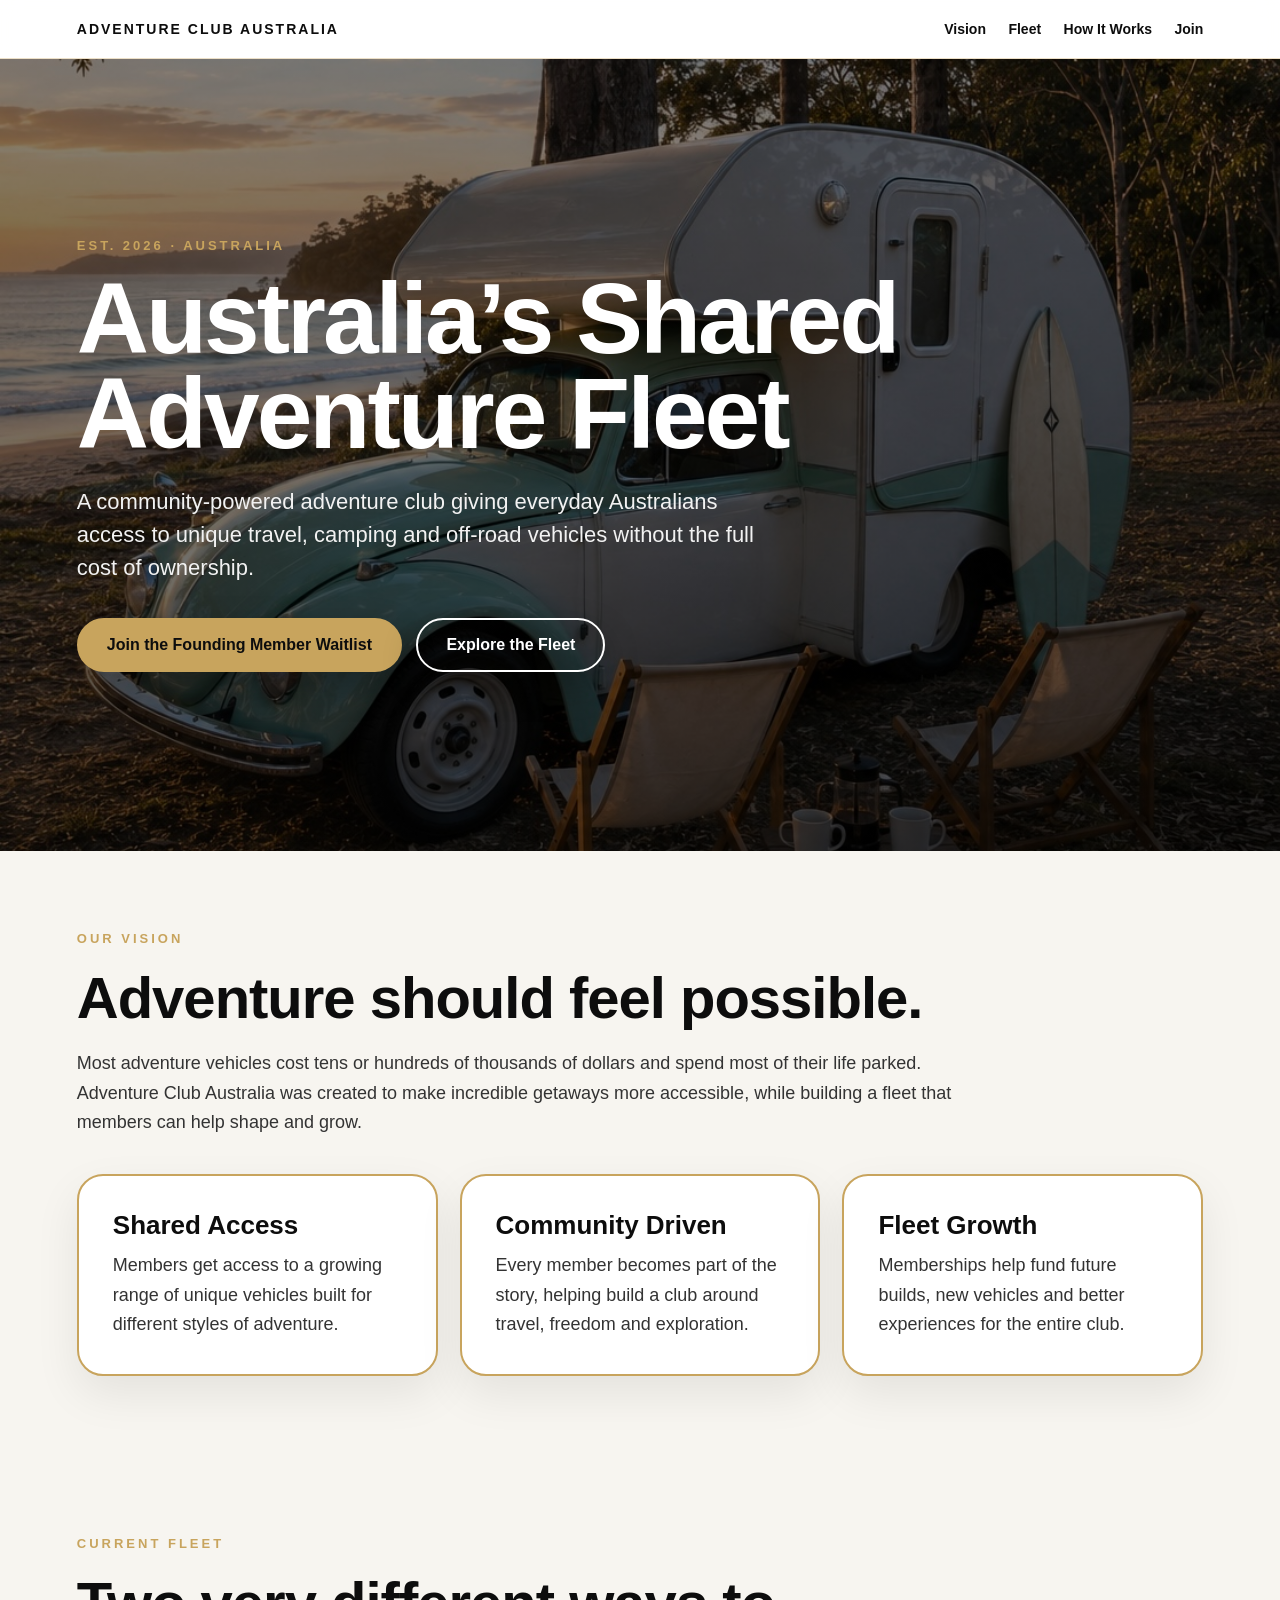
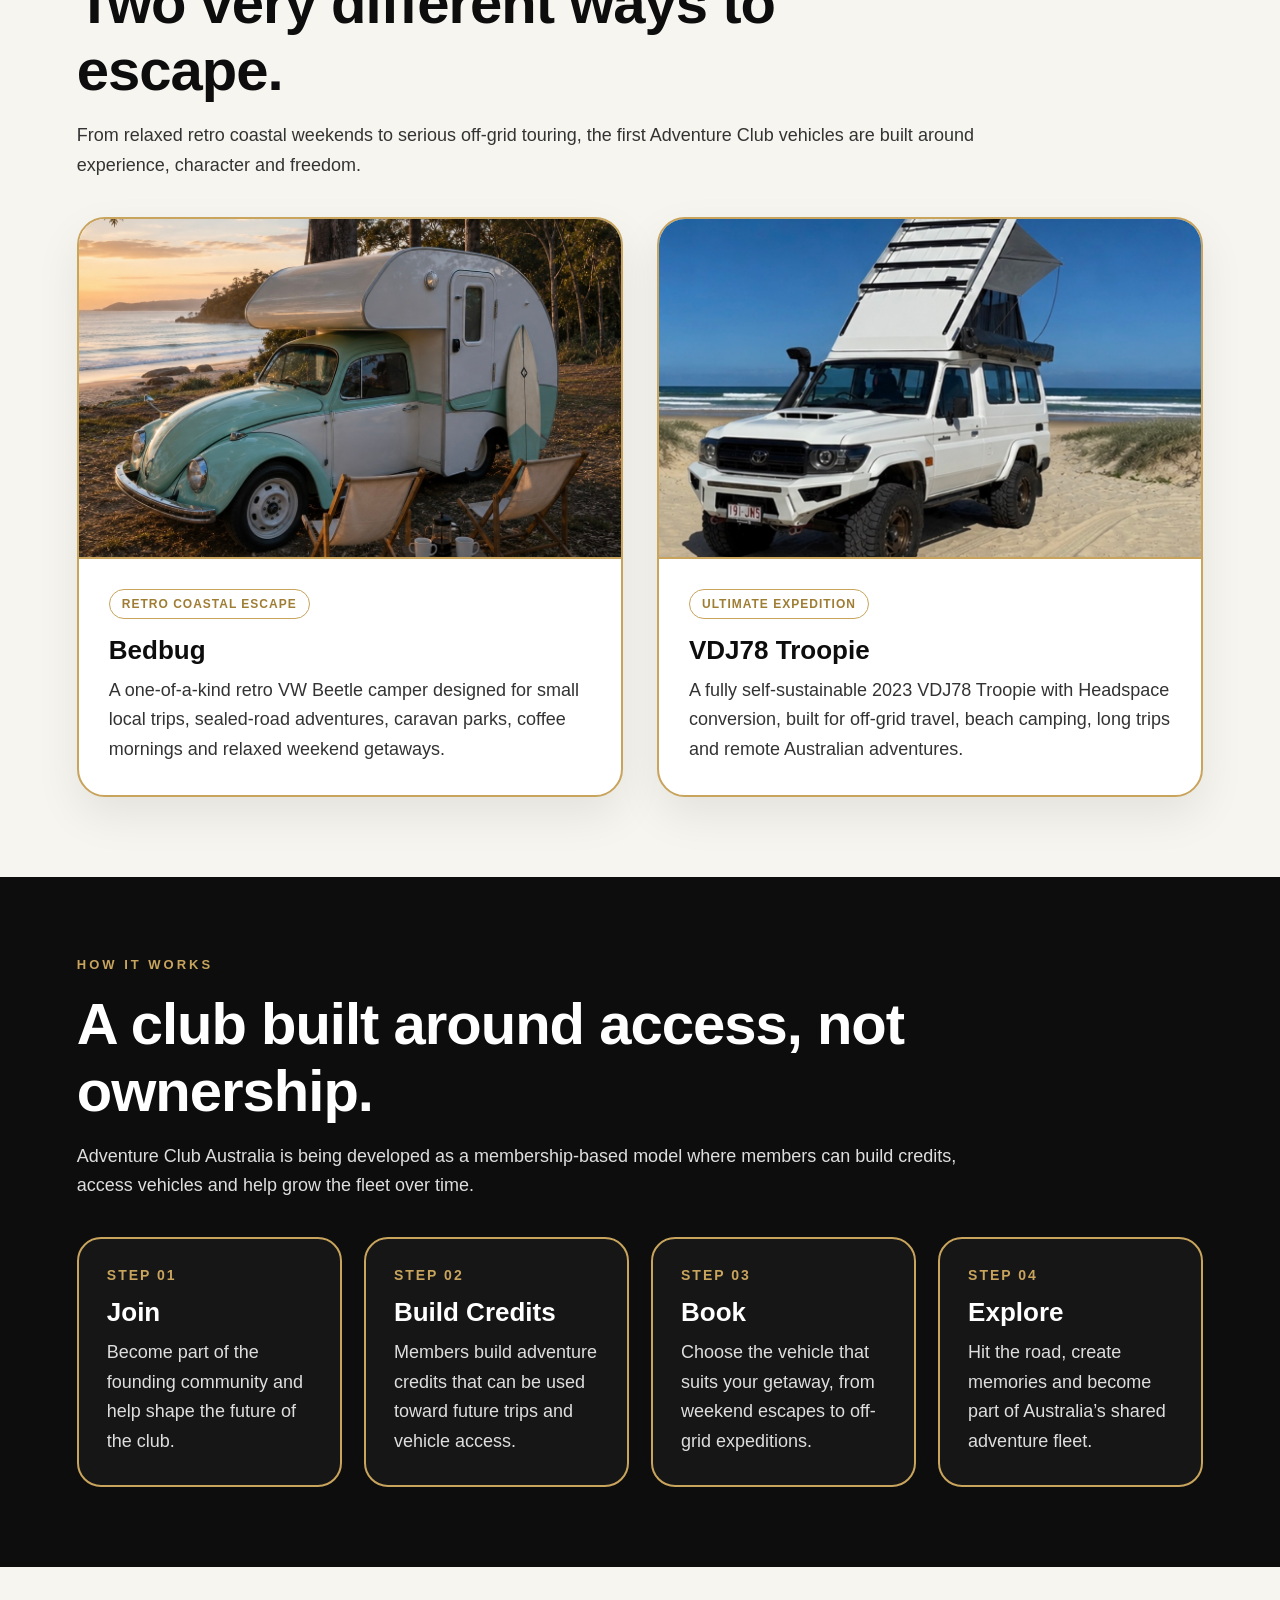
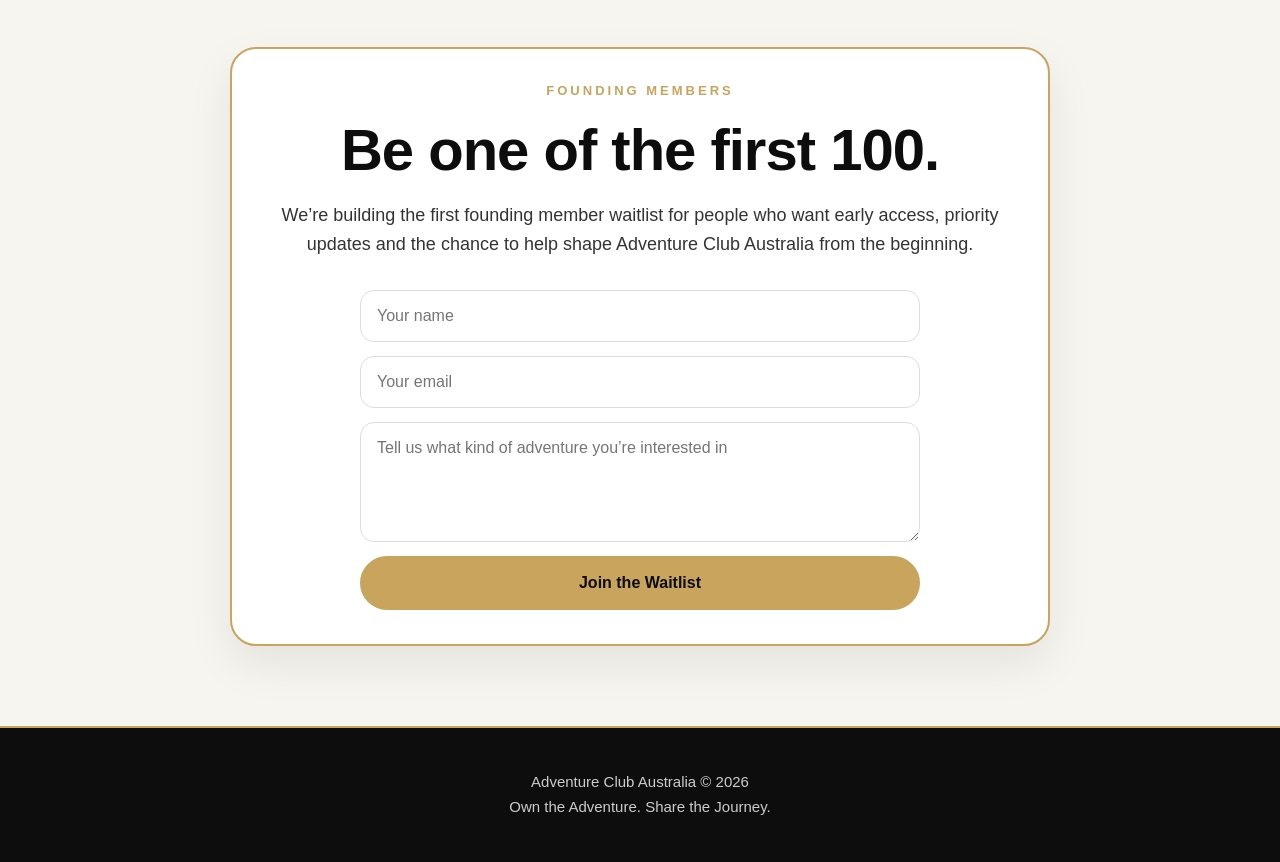
==== index.html @ 15fa1219 "Update index.html" ====
<!DOCTYPE html>
<html lang="en">
<head>
  <meta charset="UTF-8" />
  <meta name="viewport" content="width=device-width, initial-scale=1.0" />
  <title>Adventure Club Australia</title>

  <style>
    :root {
      --black: #0d0d0d;
      --white: #ffffff;
      --soft-white: #f7f5f0;
      --grey: #6d6d6d;
      --gold: #c8a45d;
      --dark-gold: #9f7d35;
    }

    * {
      box-sizing: border-box;
      margin: 0;
      padding: 0;
    }

    html {
      scroll-behavior: smooth;
    }

    body {
      font-family: Arial, Helvetica, sans-serif;
      background: var(--soft-white);
      color: var(--black);
    }

    header {
      position: sticky;
      top: 0;
      z-index: 10;
      background: rgba(255,255,255,0.94);
      backdrop-filter: blur(10px);
      padding: 20px 6%;
      display: flex;
      justify-content: space-between;
      align-items: center;
      border-bottom: 1px solid rgba(200,164,93,0.35);
    }

    .brand {
      font-weight: 900;
      letter-spacing: 2px;
      font-size: 14px;
      text-transform: uppercase;
    }

    nav a {
      margin-left: 18px;
      text-decoration: none;
      color: var(--black);
      font-weight: 700;
      font-size: 14px;
    }

    .hero {
      min-height: 88vh;
      background:
        linear-gradient(rgba(0,0,0,0.46), rgba(0,0,0,0.62)),
        url("IMG_5771.jpeg") center/cover no-repeat;
      color: var(--white);
      display: flex;
      align-items: center;
      padding: 8% 6%;
    }

    .hero-content {
      max-width: 900px;
    }

    .eyebrow {
      color: var(--gold);
      font-weight: 900;
      letter-spacing: 3px;
      text-transform: uppercase;
      margin-bottom: 18px;
      font-size: 13px;
    }

    .hero h1 {
      font-size: clamp(44px, 9vw, 100px);
      line-height: 0.95;
      letter-spacing: -3px;
      margin-bottom: 24px;
    }

    .hero p {
      font-size: 22px;
      line-height: 1.5;
      max-width: 680px;
      color: #f2f2f2;
    }

    .btn {
      display: inline-block;
      margin-top: 34px;
      padding: 16px 28px;
      background: var(--gold);
      color: var(--black);
      border: 2px solid var(--gold);
      text-decoration: none;
      font-weight: 900;
      border-radius: 999px;
      box-shadow: 0 14px 34px rgba(0,0,0,0.25);
    }

    .btn.secondary {
      background: transparent;
      color: var(--white);
      border-color: var(--white);
      margin-left: 10px;
    }

    section {
      padding: 80px 6%;
    }

    .section-title {
      max-width: 900px;
      margin-bottom: 36px;
    }

    h2 {
      font-size: clamp(34px, 6vw, 58px);
      letter-spacing: -1px;
      margin-bottom: 18px;
    }

    h3 {
      font-size: 26px;
      margin-bottom: 10px;
    }

    p {
      font-size: 18px;
      line-height: 1.65;
      color: #333;
    }

    .gold-box {
      background: var(--white);
      border: 2px solid var(--gold);
      border-radius: 26px;
      padding: 34px;
      box-shadow: 0 18px 45px rgba(0,0,0,0.08);
    }

    .vision-grid {
      display: grid;
      grid-template-columns: repeat(auto-fit, minmax(260px, 1fr));
      gap: 22px;
      margin-top: 34px;
    }

    .fleet {
      display: grid;
      grid-template-columns: repeat(auto-fit, minmax(300px, 1fr));
      gap: 34px;
    }

    .card {
      background: var(--white);
      border: 2px solid var(--gold);
      border-radius: 28px;
      overflow: hidden;
      box-shadow: 0 18px 45px rgba(0,0,0,0.08);
    }

    .card img {
      width: 100%;
      height: 340px;
      object-fit: cover;
      display: block;
      border-bottom: 2px solid var(--gold);
    }

    .card-content {
      padding: 30px;
    }

    .tag {
      display: inline-block;
      margin-bottom: 16px;
      padding: 7px 12px;
      border: 1px solid var(--gold);
      border-radius: 999px;
      color: var(--dark-gold);
      font-weight: 900;
      font-size: 12px;
      text-transform: uppercase;
      letter-spacing: 1px;
    }

    .dark-section {
      background: var(--black);
      color: var(--white);
    }

    .dark-section p {
      color: #dedede;
    }

    .steps {
      display: grid;
      grid-template-columns: repeat(auto-fit, minmax(220px, 1fr));
      gap: 22px;
      margin-top: 34px;
    }

    .step {
      border: 2px solid var(--gold);
      border-radius: 24px;
      padding: 28px;
      background: rgba(255,255,255,0.04);
    }

    .step-number {
      color: var(--gold);
      font-weight: 900;
      font-size: 14px;
      letter-spacing: 2px;
      margin-bottom: 14px;
    }

    .founding {
      text-align: center;
    }

    .founding .gold-box {
      max-width: 820px;
      margin: 0 auto;
    }

    form {
      max-width: 560px;
      margin: 30px auto 0;
      display: grid;
      gap: 14px;
    }

    input,
    textarea {
      width: 100%;
      padding: 16px;
      border-radius: 14px;
      border: 1px solid #ddd;
      font-size: 16px;
      font-family: inherit;
    }

    textarea {
      min-height: 120px;
      resize: vertical;
    }

    button {
      padding: 16px;
      border-radius: 999px;
      border: 2px solid var(--gold);
      background: var(--gold);
      color: var(--black);
      font-weight: 900;
      font-size: 16px;
      cursor: pointer;
    }

    footer {
      padding: 42px 6%;
      background: var(--black);
      color: var(--white);
      text-align: center;
      border-top: 2px solid var(--gold);
    }

    footer p {
      color: #ccc;
      font-size: 15px;
    }

    @media (max-width: 720px) {
      header {
        display: block;
      }

      nav {
        margin-top: 12px;
      }

      nav a {
        margin-left: 0;
        margin-right: 14px;
      }

      .hero {
        min-height: 82vh;
      }

      .btn.secondary {
        margin-left: 0;
      }

      .btn {
        display: block;
        text-align: center;
        width: 100%;
        margin-top: 18px;
      }

      section {
        padding: 62px 5%;
      }

      .card img {
        height: 300px;
      }
    }
  </style>
</head>

<body>

<header>
  <div class="brand">Adventure Club Australia</div>
  <nav>
    <a href="#vision">Vision</a>
    <a href="#fleet">Fleet</a>
    <a href="#how">How It Works</a>
    <a href="#founding">Join</a>
  </nav>
</header>

<section class="hero">
  <div class="hero-content">
    <div class="eyebrow">Est. 2026 · Australia</div>
    <h1>Australia’s Shared Adventure Fleet</h1>
    <p>
      A community-powered adventure club giving everyday Australians access to unique travel,
      camping and off-road vehicles without the full cost of ownership.
    </p>
    <a class="btn" href="#founding">Join the Founding Member Waitlist</a>
    <a class="btn secondary" href="#fleet">Explore the Fleet</a>
  </div>
</section>

<section id="vision">
  <div class="section-title">
    <div class="eyebrow">Our Vision</div>
    <h2>Adventure should feel possible.</h2>
    <p>
      Most adventure vehicles cost tens or hundreds of thousands of dollars and spend most of
      their life parked. Adventure Club Australia was created to make incredible getaways more
      accessible, while building a fleet that members can help shape and grow.
    </p>
  </div>

  <div class="vision-grid">
    <div class="gold-box">
      <h3>Shared Access</h3>
      <p>Members get access to a growing range of unique vehicles built for different styles of adventure.</p>
    </div>

    <div class="gold-box">
      <h3>Community Driven</h3>
      <p>Every member becomes part of the story, helping build a club around travel, freedom and exploration.</p>
    </div>

    <div class="gold-box">
      <h3>Fleet Growth</h3>
      <p>Memberships help fund future builds, new vehicles and better experiences for the entire club.</p>
    </div>
  </div>
</section>

<section id="fleet">
  <div class="section-title">
    <div class="eyebrow">Current Fleet</div>
    <h2>Two very different ways to escape.</h2>
    <p>
      From relaxed retro coastal weekends to serious off-grid touring, the first Adventure Club
      vehicles are built around experience, character and freedom.
    </p>
  </div>

  <div class="fleet">
    <div class="card">
      <img src="IMG_5771.jpeg" alt="Bedbug retro VW camper">
      <div class="card-content">
        <span class="tag">Retro Coastal Escape</span>
        <h3>Bedbug</h3>
        <p>
          A one-of-a-kind retro VW Beetle camper designed for small local trips, sealed-road adventures,
          caravan parks, coffee mornings and relaxed weekend getaways.
        </p>
      </div>
    </div>

    <div class="card">
      <img src="IMG_5772.jpeg" alt="Toyota VDJ78 Troopie expedition vehicle">
      <div class="card-content">
        <span class="tag">Ultimate Expedition</span>
        <h3>VDJ78 Troopie</h3>
        <p>
          A fully self-sustainable 2023 VDJ78 Troopie with Headspace conversion, built for off-grid travel,
          beach camping, long trips and remote Australian adventures.
        </p>
      </div>
    </div>
  </div>
</section>

<section id="how" class="dark-section">
  <div class="section-title">
    <div class="eyebrow">How It Works</div>
    <h2>A club built around access, not ownership.</h2>
    <p>
      Adventure Club Australia is being developed as a membership-based model where members can
      build credits, access vehicles and help grow the fleet over time.
    </p>
  </div>

  <div class="steps">
    <div class="step">
      <div class="step-number">STEP 01</div>
      <h3>Join</h3>
      <p>Become part of the founding community and help shape the future of the club.</p>
    </div>

    <div class="step">
      <div class="step-number">STEP 02</div>
      <h3>Build Credits</h3>
      <p>Members build adventure credits that can be used toward future trips and vehicle access.</p>
    </div>

    <div class="step">
      <div class="step-number">STEP 03</div>
      <h3>Book</h3>
      <p>Choose the vehicle that suits your getaway, from weekend escapes to off-grid expeditions.</p>
    </div>

    <div class="step">
      <div class="step-number">STEP 04</div>
      <h3>Explore</h3>
      <p>Hit the road, create memories and become part of Australia’s shared adventure fleet.</p>
    </div>
  </div>
</section>

<section id="founding" class="founding">
  <div class="gold-box">
    <div class="eyebrow">Founding Members</div>
    <h2>Be one of the first 100.</h2>
    <p>
      We’re building the first founding member waitlist for people who want early access,
      priority updates and the chance to help shape Adventure Club Australia from the beginning.
    </p>

    <form>
      <input type="text" placeholder="Your name">
      <input type="email" placeholder="Your email">
      <textarea placeholder="Tell us what kind of adventure you’re interested in"></textarea>
      <button type="button">Join the Waitlist</button>
    </form>
  </div>
</section>

<footer>
  <p>Adventure Club Australia © 2026</p>
  <p>Own the Adventure. Share the Journey.</p>
</footer>

</body>
</html>
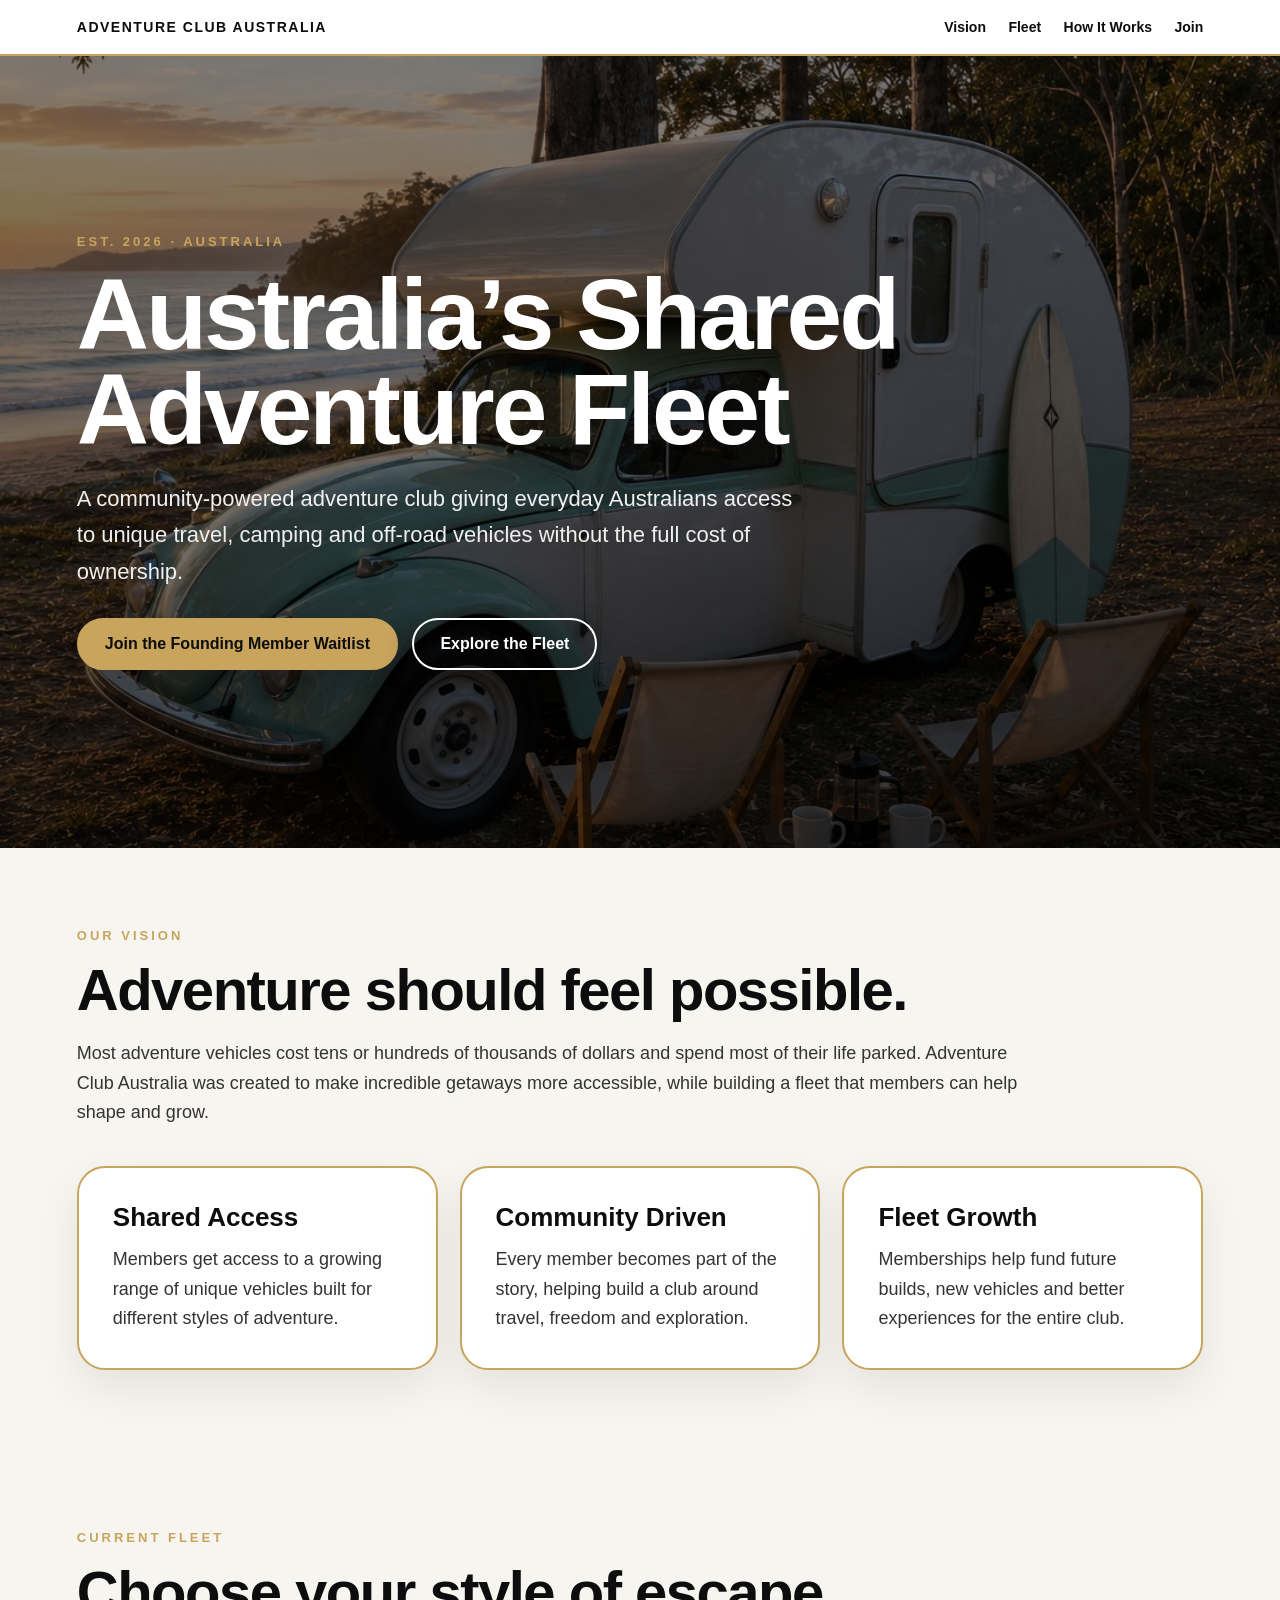
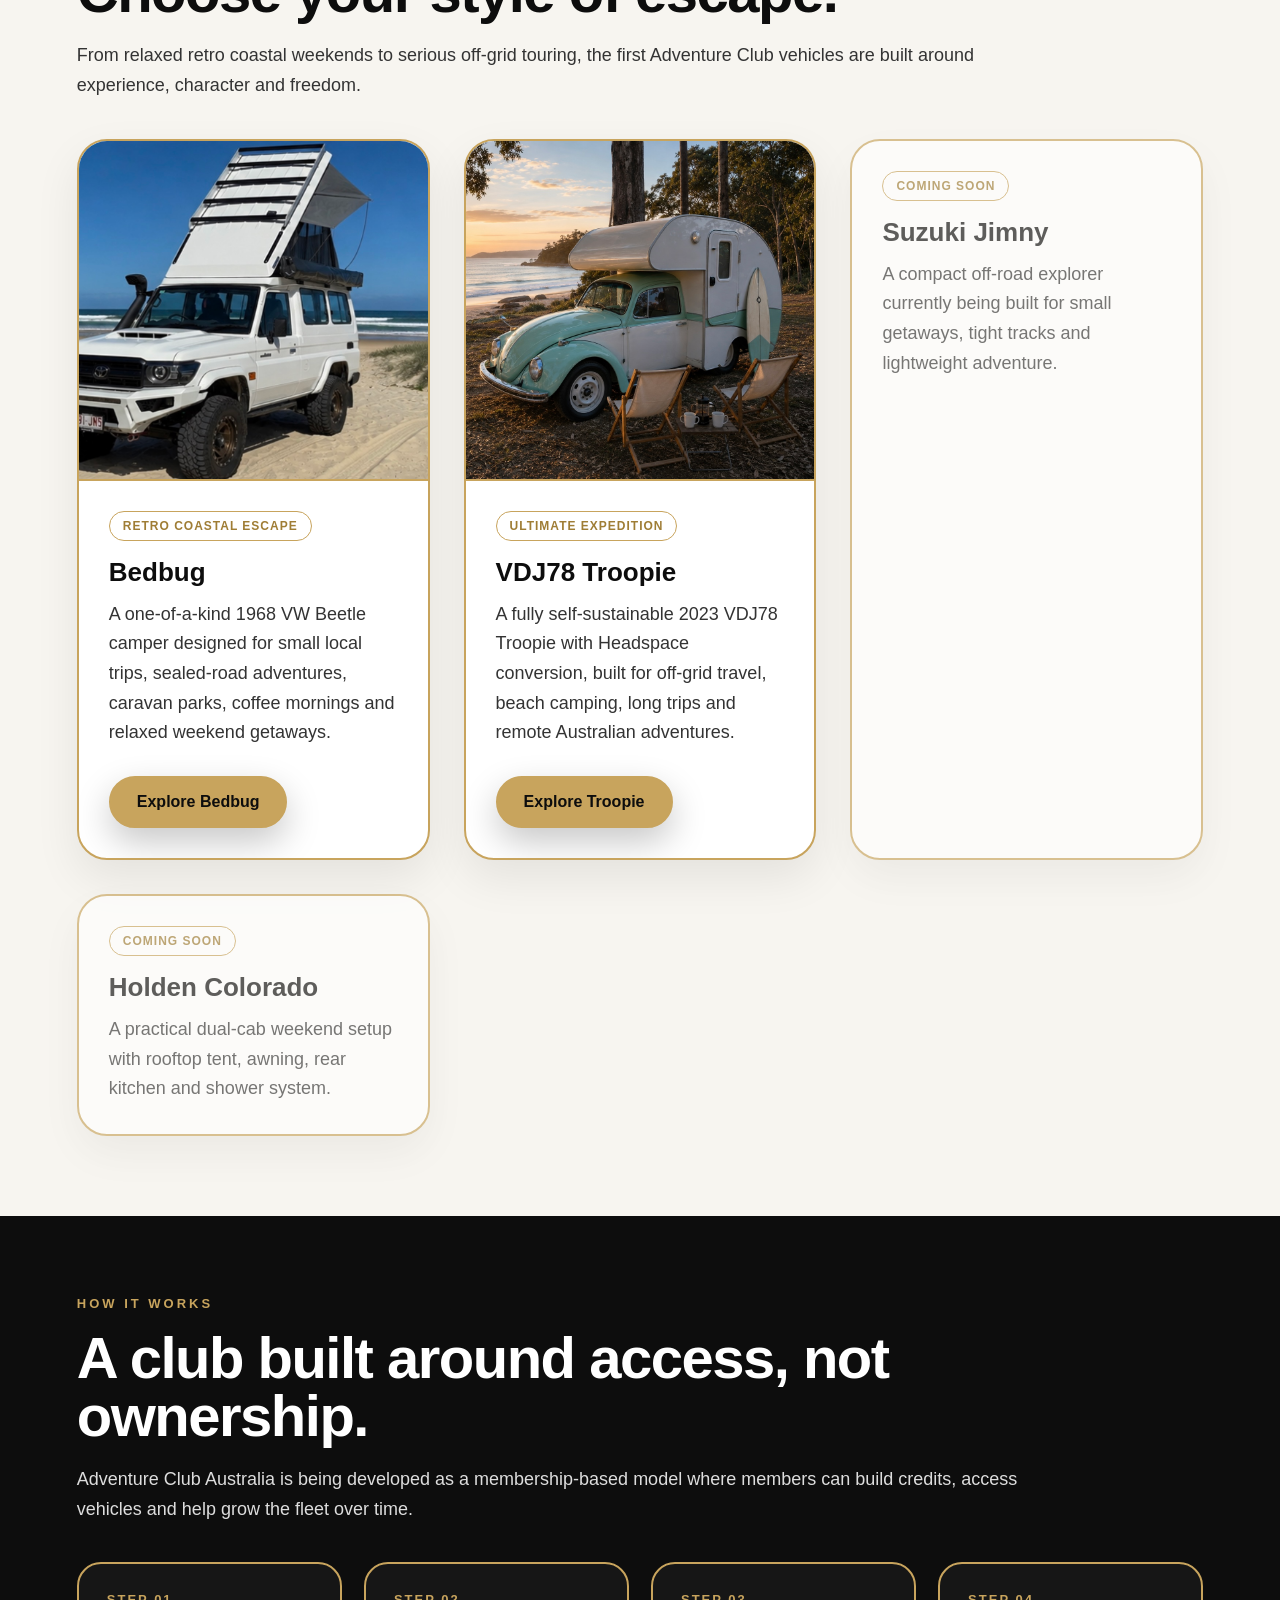
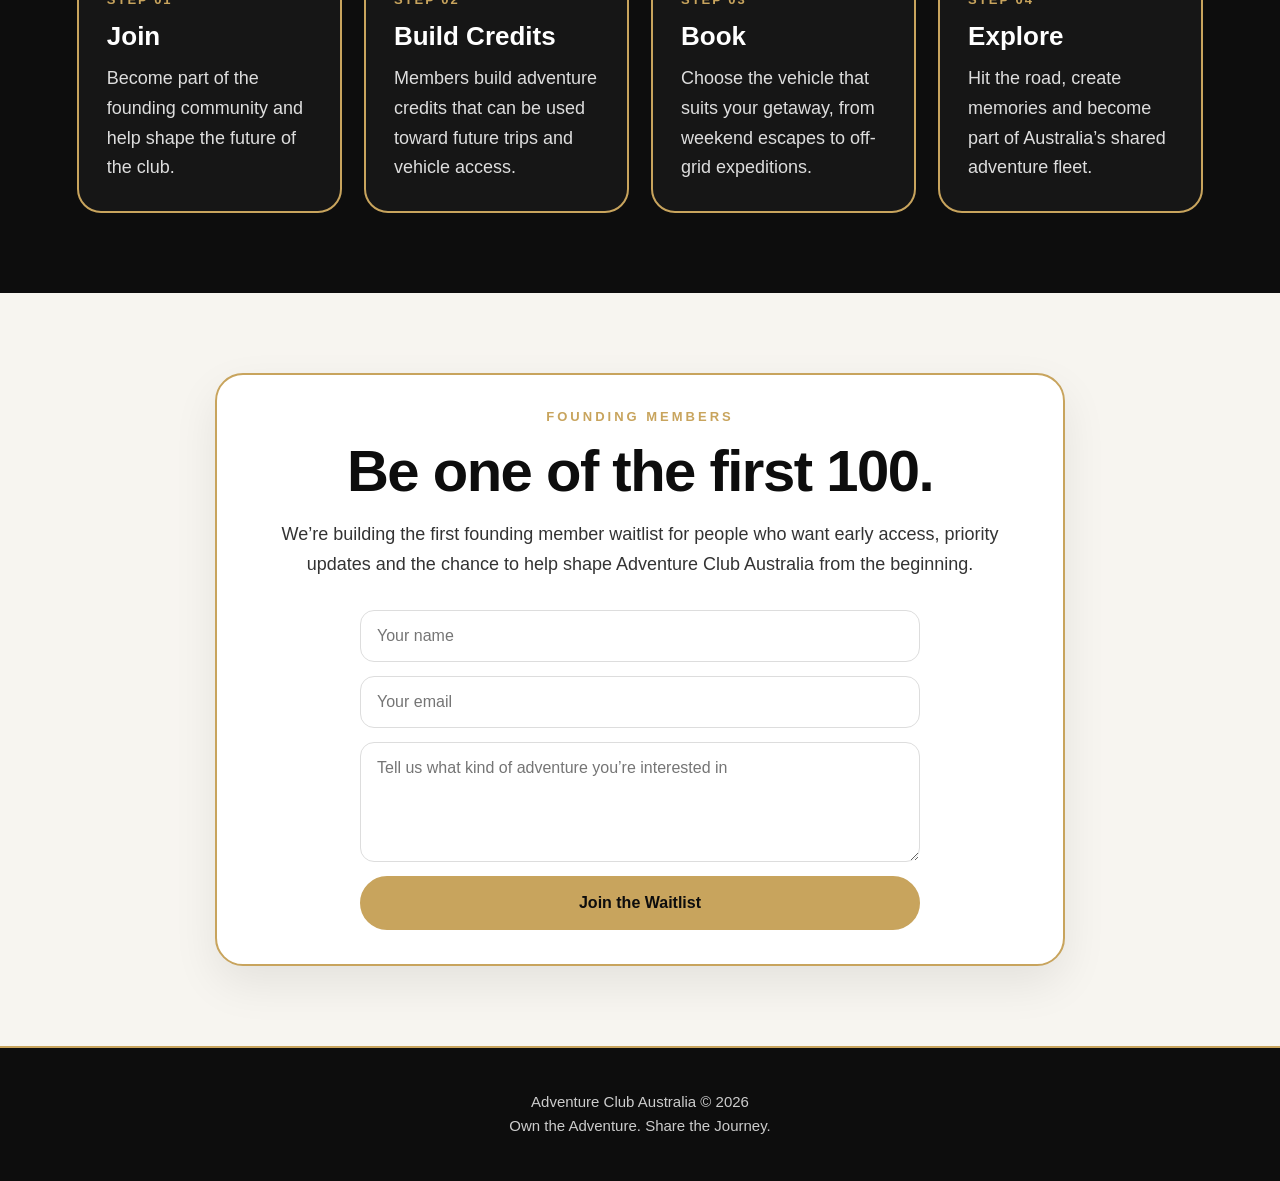
==== commit a0bc26cc: "Update index.html" ====
--- a/index.html
+++ b/index.html
@@ -3,16 +3,17 @@
 <head>
   <meta charset="UTF-8" />
   <meta name="viewport" content="width=device-width, initial-scale=1.0" />
+
   <title>Adventure Club Australia</title>
 
   <style>
     :root {
       --black: #0d0d0d;
       --white: #ffffff;
-      --soft-white: #f7f5f0;
-      --grey: #6d6d6d;
+      --cream: #f7f5f0;
       --gold: #c8a45d;
       --dark-gold: #9f7d35;
+      --grey: #444444;
     }
 
     * {
@@ -27,42 +28,42 @@
 
     body {
       font-family: Arial, Helvetica, sans-serif;
-      background: var(--soft-white);
+      background: var(--cream);
       color: var(--black);
     }
 
     header {
       position: sticky;
       top: 0;
-      z-index: 10;
-      background: rgba(255,255,255,0.94);
+      z-index: 50;
+      background: rgba(255, 255, 255, 0.95);
       backdrop-filter: blur(10px);
-      padding: 20px 6%;
+      border-bottom: 2px solid var(--gold);
+      padding: 18px 6%;
       display: flex;
       justify-content: space-between;
       align-items: center;
-      border-bottom: 1px solid rgba(200,164,93,0.35);
     }
 
     .brand {
       font-weight: 900;
-      letter-spacing: 2px;
+      letter-spacing: 1.5px;
+      text-transform: uppercase;
       font-size: 14px;
-      text-transform: uppercase;
     }
 
     nav a {
+      color: var(--black);
+      text-decoration: none;
       margin-left: 18px;
-      text-decoration: none;
-      color: var(--black);
-      font-weight: 700;
       font-size: 14px;
+      font-weight: 800;
     }
 
     .hero {
       min-height: 88vh;
       background:
-        linear-gradient(rgba(0,0,0,0.46), rgba(0,0,0,0.62)),
+        linear-gradient(rgba(0, 0, 0, 0.45), rgba(0, 0, 0, 0.65)),
         url("IMG_5771.jpeg") center/cover no-repeat;
       color: var(--white);
       display: flex;
@@ -71,43 +72,64 @@
     }
 
     .hero-content {
-      max-width: 900px;
+      max-width: 920px;
     }
 
     .eyebrow {
       color: var(--gold);
+      font-size: 13px;
       font-weight: 900;
       letter-spacing: 3px;
       text-transform: uppercase;
       margin-bottom: 18px;
-      font-size: 13px;
-    }
-
-    .hero h1 {
+    }
+
+    h1 {
       font-size: clamp(44px, 9vw, 100px);
       line-height: 0.95;
       letter-spacing: -3px;
       margin-bottom: 24px;
     }
 
+    h2 {
+      font-size: clamp(34px, 6vw, 58px);
+      line-height: 1;
+      letter-spacing: -1.5px;
+      margin-bottom: 20px;
+    }
+
+    h3 {
+      font-size: 26px;
+      margin-bottom: 12px;
+    }
+
+    p {
+      font-size: 18px;
+      line-height: 1.65;
+      color: #333;
+    }
+
     .hero p {
+      color: #f0f0f0;
       font-size: 22px;
-      line-height: 1.5;
-      max-width: 680px;
-      color: #f2f2f2;
+      max-width: 720px;
+    }
+
+    section {
+      padding: 80px 6%;
     }
 
     .btn {
       display: inline-block;
-      margin-top: 34px;
-      padding: 16px 28px;
+      margin-top: 28px;
+      padding: 15px 26px;
       background: var(--gold);
       color: var(--black);
       border: 2px solid var(--gold);
+      border-radius: 999px;
       text-decoration: none;
       font-weight: 900;
-      border-radius: 999px;
-      box-shadow: 0 14px 34px rgba(0,0,0,0.25);
+      box-shadow: 0 14px 35px rgba(0,0,0,0.22);
     }
 
     .btn.secondary {
@@ -117,36 +139,15 @@
       margin-left: 10px;
     }
 
-    section {
-      padding: 80px 6%;
-    }
-
     .section-title {
-      max-width: 900px;
-      margin-bottom: 36px;
-    }
-
-    h2 {
-      font-size: clamp(34px, 6vw, 58px);
-      letter-spacing: -1px;
-      margin-bottom: 18px;
-    }
-
-    h3 {
-      font-size: 26px;
-      margin-bottom: 10px;
-    }
-
-    p {
-      font-size: 18px;
-      line-height: 1.65;
-      color: #333;
+      max-width: 950px;
+      margin-bottom: 38px;
     }
 
     .gold-box {
       background: var(--white);
       border: 2px solid var(--gold);
-      border-radius: 26px;
+      border-radius: 28px;
       padding: 34px;
       box-shadow: 0 18px 45px rgba(0,0,0,0.08);
     }
@@ -158,21 +159,21 @@
       margin-top: 34px;
     }
 
-    .fleet {
+    .fleet-grid {
       display: grid;
-      grid-template-columns: repeat(auto-fit, minmax(300px, 1fr));
+      grid-template-columns: repeat(auto-fit, minmax(310px, 1fr));
       gap: 34px;
     }
 
-    .card {
+    .fleet-card {
       background: var(--white);
       border: 2px solid var(--gold);
-      border-radius: 28px;
+      border-radius: 30px;
       overflow: hidden;
       box-shadow: 0 18px 45px rgba(0,0,0,0.08);
     }
 
-    .card img {
+    .fleet-card img {
       width: 100%;
       height: 340px;
       object-fit: cover;
@@ -180,21 +181,21 @@
       border-bottom: 2px solid var(--gold);
     }
 
-    .card-content {
+    .fleet-content {
       padding: 30px;
     }
 
     .tag {
       display: inline-block;
       margin-bottom: 16px;
-      padding: 7px 12px;
+      padding: 7px 13px;
       border: 1px solid var(--gold);
       border-radius: 999px;
       color: var(--dark-gold);
+      font-size: 12px;
       font-weight: 900;
-      font-size: 12px;
+      letter-spacing: 1px;
       text-transform: uppercase;
-      letter-spacing: 1px;
     }
 
     .dark-section {
@@ -203,7 +204,7 @@
     }
 
     .dark-section p {
-      color: #dedede;
+      color: #dddddd;
     }
 
     .steps {
@@ -223,17 +224,21 @@
     .step-number {
       color: var(--gold);
       font-weight: 900;
-      font-size: 14px;
+      font-size: 13px;
       letter-spacing: 2px;
       margin-bottom: 14px;
     }
 
+    .coming-soon {
+      opacity: 0.65;
+    }
+
     .founding {
       text-align: center;
     }
 
     .founding .gold-box {
-      max-width: 820px;
+      max-width: 850px;
       margin: 0 auto;
     }
 
@@ -250,8 +255,8 @@
       padding: 16px;
       border-radius: 14px;
       border: 1px solid #ddd;
+      font-family: inherit;
       font-size: 16px;
-      font-family: inherit;
     }
 
     textarea {
@@ -271,15 +276,15 @@
     }
 
     footer {
-      padding: 42px 6%;
       background: var(--black);
       color: var(--white);
       text-align: center;
+      padding: 42px 6%;
       border-top: 2px solid var(--gold);
     }
 
     footer p {
-      color: #ccc;
+      color: #cccccc;
       font-size: 15px;
     }
 
@@ -293,30 +298,32 @@
       }
 
       nav a {
+        display: inline-block;
         margin-left: 0;
         margin-right: 14px;
+        margin-bottom: 8px;
       }
 
       .hero {
         min-height: 82vh;
       }
 
+      .btn {
+        display: block;
+        width: 100%;
+        text-align: center;
+        margin-top: 16px;
+      }
+
       .btn.secondary {
         margin-left: 0;
       }
 
-      .btn {
-        display: block;
-        text-align: center;
-        width: 100%;
-        margin-top: 18px;
-      }
-
       section {
         padding: 62px 5%;
       }
 
-      .card img {
+      .fleet-card img {
         height: 300px;
       }
     }
@@ -325,154 +332,184 @@
 
 <body>
 
-<header>
-  <div class="brand">Adventure Club Australia</div>
-  <nav>
-    <a href="#vision">Vision</a>
-    <a href="#fleet">Fleet</a>
-    <a href="#how">How It Works</a>
-    <a href="#founding">Join</a>
-  </nav>
-</header>
-
-<section class="hero">
-  <div class="hero-content">
-    <div class="eyebrow">Est. 2026 · Australia</div>
-    <h1>Australia’s Shared Adventure Fleet</h1>
-    <p>
-      A community-powered adventure club giving everyday Australians access to unique travel,
-      camping and off-road vehicles without the full cost of ownership.
-    </p>
-    <a class="btn" href="#founding">Join the Founding Member Waitlist</a>
-    <a class="btn secondary" href="#fleet">Explore the Fleet</a>
-  </div>
-</section>
-
-<section id="vision">
-  <div class="section-title">
-    <div class="eyebrow">Our Vision</div>
-    <h2>Adventure should feel possible.</h2>
-    <p>
-      Most adventure vehicles cost tens or hundreds of thousands of dollars and spend most of
-      their life parked. Adventure Club Australia was created to make incredible getaways more
-      accessible, while building a fleet that members can help shape and grow.
-    </p>
-  </div>
-
-  <div class="vision-grid">
+  <header>
+    <div class="brand">Adventure Club Australia</div>
+    <nav>
+      <a href="#vision">Vision</a>
+      <a href="#fleet">Fleet</a>
+      <a href="#how">How It Works</a>
+      <a href="#founding">Join</a>
+    </nav>
+  </header>
+
+  <section class="hero">
+    <div class="hero-content">
+      <div class="eyebrow">Est. 2026 · Australia</div>
+      <h1>Australia’s Shared Adventure Fleet</h1>
+      <p>
+        A community-powered adventure club giving everyday Australians access to unique travel,
+        camping and off-road vehicles without the full cost of ownership.
+      </p>
+      <a class="btn" href="#founding">Join the Founding Member Waitlist</a>
+      <a class="btn secondary" href="#fleet">Explore the Fleet</a>
+    </div>
+  </section>
+
+  <section id="vision">
+    <div class="section-title">
+      <div class="eyebrow">Our Vision</div>
+      <h2>Adventure should feel possible.</h2>
+      <p>
+        Most adventure vehicles cost tens or hundreds of thousands of dollars and spend most of
+        their life parked. Adventure Club Australia was created to make incredible getaways more
+        accessible, while building a fleet that members can help shape and grow.
+      </p>
+    </div>
+
+    <div class="vision-grid">
+      <div class="gold-box">
+        <h3>Shared Access</h3>
+        <p>
+          Members get access to a growing range of unique vehicles built for different styles of adventure.
+        </p>
+      </div>
+
+      <div class="gold-box">
+        <h3>Community Driven</h3>
+        <p>
+          Every member becomes part of the story, helping build a club around travel, freedom and exploration.
+        </p>
+      </div>
+
+      <div class="gold-box">
+        <h3>Fleet Growth</h3>
+        <p>
+          Memberships help fund future builds, new vehicles and better experiences for the entire club.
+        </p>
+      </div>
+    </div>
+  </section>
+
+  <section id="fleet">
+    <div class="section-title">
+      <div class="eyebrow">Current Fleet</div>
+      <h2>Choose your style of escape.</h2>
+      <p>
+        From relaxed retro coastal weekends to serious off-grid touring, the first Adventure Club
+        vehicles are built around experience, character and freedom.
+      </p>
+    </div>
+
+    <div class="fleet-grid">
+
+      <div class="fleet-card">
+        <img src="IMG_5772.jpeg" alt="Bedbug retro VW camper">
+        <div class="fleet-content">
+          <span class="tag">Retro Coastal Escape</span>
+          <h3>Bedbug</h3>
+          <p>
+            A one-of-a-kind 1968 VW Beetle camper designed for small local trips, sealed-road adventures,
+            caravan parks, coffee mornings and relaxed weekend getaways.
+          </p>
+          <a class="btn" href="bedbug.html">Explore Bedbug</a>
+        </div>
+      </div>
+
+      <div class="fleet-card">
+        <img src="IMG_5771.jpeg" alt="Toyota VDJ78 Troopie expedition vehicle">
+        <div class="fleet-content">
+          <span class="tag">Ultimate Expedition</span>
+          <h3>VDJ78 Troopie</h3>
+          <p>
+            A fully self-sustainable 2023 VDJ78 Troopie with Headspace conversion, built for off-grid travel,
+            beach camping, long trips and remote Australian adventures.
+          </p>
+          <a class="btn" href="troopie.html">Explore Troopie</a>
+        </div>
+      </div>
+
+      <div class="fleet-card coming-soon">
+        <div class="fleet-content">
+          <span class="tag">Coming Soon</span>
+          <h3>Suzuki Jimny</h3>
+          <p>
+            A compact off-road explorer currently being built for small getaways, tight tracks and lightweight adventure.
+          </p>
+        </div>
+      </div>
+
+      <div class="fleet-card coming-soon">
+        <div class="fleet-content">
+          <span class="tag">Coming Soon</span>
+          <h3>Holden Colorado</h3>
+          <p>
+            A practical dual-cab weekend setup with rooftop tent, awning, rear kitchen and shower system.
+          </p>
+        </div>
+      </div>
+
+    </div>
+  </section>
+
+  <section id="how" class="dark-section">
+    <div class="section-title">
+      <div class="eyebrow">How It Works</div>
+      <h2>A club built around access, not ownership.</h2>
+      <p>
+        Adventure Club Australia is being developed as a membership-based model where members can
+        build credits, access vehicles and help grow the fleet over time.
+      </p>
+    </div>
+
+    <div class="steps">
+      <div class="step">
+        <div class="step-number">STEP 01</div>
+        <h3>Join</h3>
+        <p>Become part of the founding community and help shape the future of the club.</p>
+      </div>
+
+      <div class="step">
+        <div class="step-number">STEP 02</div>
+        <h3>Build Credits</h3>
+        <p>Members build adventure credits that can be used toward future trips and vehicle access.</p>
+      </div>
+
+      <div class="step">
+        <div class="step-number">STEP 03</div>
+        <h3>Book</h3>
+        <p>Choose the vehicle that suits your getaway, from weekend escapes to off-grid expeditions.</p>
+      </div>
+
+      <div class="step">
+        <div class="step-number">STEP 04</div>
+        <h3>Explore</h3>
+        <p>Hit the road, create memories and become part of Australia’s shared adventure fleet.</p>
+      </div>
+    </div>
+  </section>
+
+  <section id="founding" class="founding">
     <div class="gold-box">
-      <h3>Shared Access</h3>
-      <p>Members get access to a growing range of unique vehicles built for different styles of adventure.</p>
-    </div>
-
-    <div class="gold-box">
-      <h3>Community Driven</h3>
-      <p>Every member becomes part of the story, helping build a club around travel, freedom and exploration.</p>
-    </div>
-
-    <div class="gold-box">
-      <h3>Fleet Growth</h3>
-      <p>Memberships help fund future builds, new vehicles and better experiences for the entire club.</p>
-    </div>
-  </div>
-</section>
-
-<section id="fleet">
-  <div class="section-title">
-    <div class="eyebrow">Current Fleet</div>
-    <h2>Two very different ways to escape.</h2>
-    <p>
-      From relaxed retro coastal weekends to serious off-grid touring, the first Adventure Club
-      vehicles are built around experience, character and freedom.
-    </p>
-  </div>
-
-  <div class="fleet">
-    <div class="card">
-      <img src="IMG_5771.jpeg" alt="Bedbug retro VW camper">
-      <div class="card-content">
-        <span class="tag">Retro Coastal Escape</span>
-        <h3>Bedbug</h3>
-        <p>
-          A one-of-a-kind retro VW Beetle camper designed for small local trips, sealed-road adventures,
-          caravan parks, coffee mornings and relaxed weekend getaways.
-        </p>
-      </div>
-    </div>
-
-    <div class="card">
-      <img src="IMG_5772.jpeg" alt="Toyota VDJ78 Troopie expedition vehicle">
-      <div class="card-content">
-        <span class="tag">Ultimate Expedition</span>
-        <h3>VDJ78 Troopie</h3>
-        <p>
-          A fully self-sustainable 2023 VDJ78 Troopie with Headspace conversion, built for off-grid travel,
-          beach camping, long trips and remote Australian adventures.
-        </p>
-      </div>
-    </div>
-  </div>
-</section>
-
-<section id="how" class="dark-section">
-  <div class="section-title">
-    <div class="eyebrow">How It Works</div>
-    <h2>A club built around access, not ownership.</h2>
-    <p>
-      Adventure Club Australia is being developed as a membership-based model where members can
-      build credits, access vehicles and help grow the fleet over time.
-    </p>
-  </div>
-
-  <div class="steps">
-    <div class="step">
-      <div class="step-number">STEP 01</div>
-      <h3>Join</h3>
-      <p>Become part of the founding community and help shape the future of the club.</p>
-    </div>
-
-    <div class="step">
-      <div class="step-number">STEP 02</div>
-      <h3>Build Credits</h3>
-      <p>Members build adventure credits that can be used toward future trips and vehicle access.</p>
-    </div>
-
-    <div class="step">
-      <div class="step-number">STEP 03</div>
-      <h3>Book</h3>
-      <p>Choose the vehicle that suits your getaway, from weekend escapes to off-grid expeditions.</p>
-    </div>
-
-    <div class="step">
-      <div class="step-number">STEP 04</div>
-      <h3>Explore</h3>
-      <p>Hit the road, create memories and become part of Australia’s shared adventure fleet.</p>
-    </div>
-  </div>
-</section>
-
-<section id="founding" class="founding">
-  <div class="gold-box">
-    <div class="eyebrow">Founding Members</div>
-    <h2>Be one of the first 100.</h2>
-    <p>
-      We’re building the first founding member waitlist for people who want early access,
-      priority updates and the chance to help shape Adventure Club Australia from the beginning.
-    </p>
-
-    <form>
-      <input type="text" placeholder="Your name">
-      <input type="email" placeholder="Your email">
-      <textarea placeholder="Tell us what kind of adventure you’re interested in"></textarea>
-      <button type="button">Join the Waitlist</button>
-    </form>
-  </div>
-</section>
-
-<footer>
-  <p>Adventure Club Australia © 2026</p>
-  <p>Own the Adventure. Share the Journey.</p>
-</footer>
+      <div class="eyebrow">Founding Members</div>
+      <h2>Be one of the first 100.</h2>
+      <p>
+        We’re building the first founding member waitlist for people who want early access,
+        priority updates and the chance to help shape Adventure Club Australia from the beginning.
+      </p>
+
+      <form>
+        <input type="text" placeholder="Your name">
+        <input type="email" placeholder="Your email">
+        <textarea placeholder="Tell us what kind of adventure you’re interested in"></textarea>
+        <button type="button">Join the Waitlist</button>
+      </form>
+    </div>
+  </section>
+
+  <footer>
+    <p>Adventure Club Australia © 2026</p>
+    <p>Own the Adventure. Share the Journey.</p>
+  </footer>
 
 </body>
 </html>
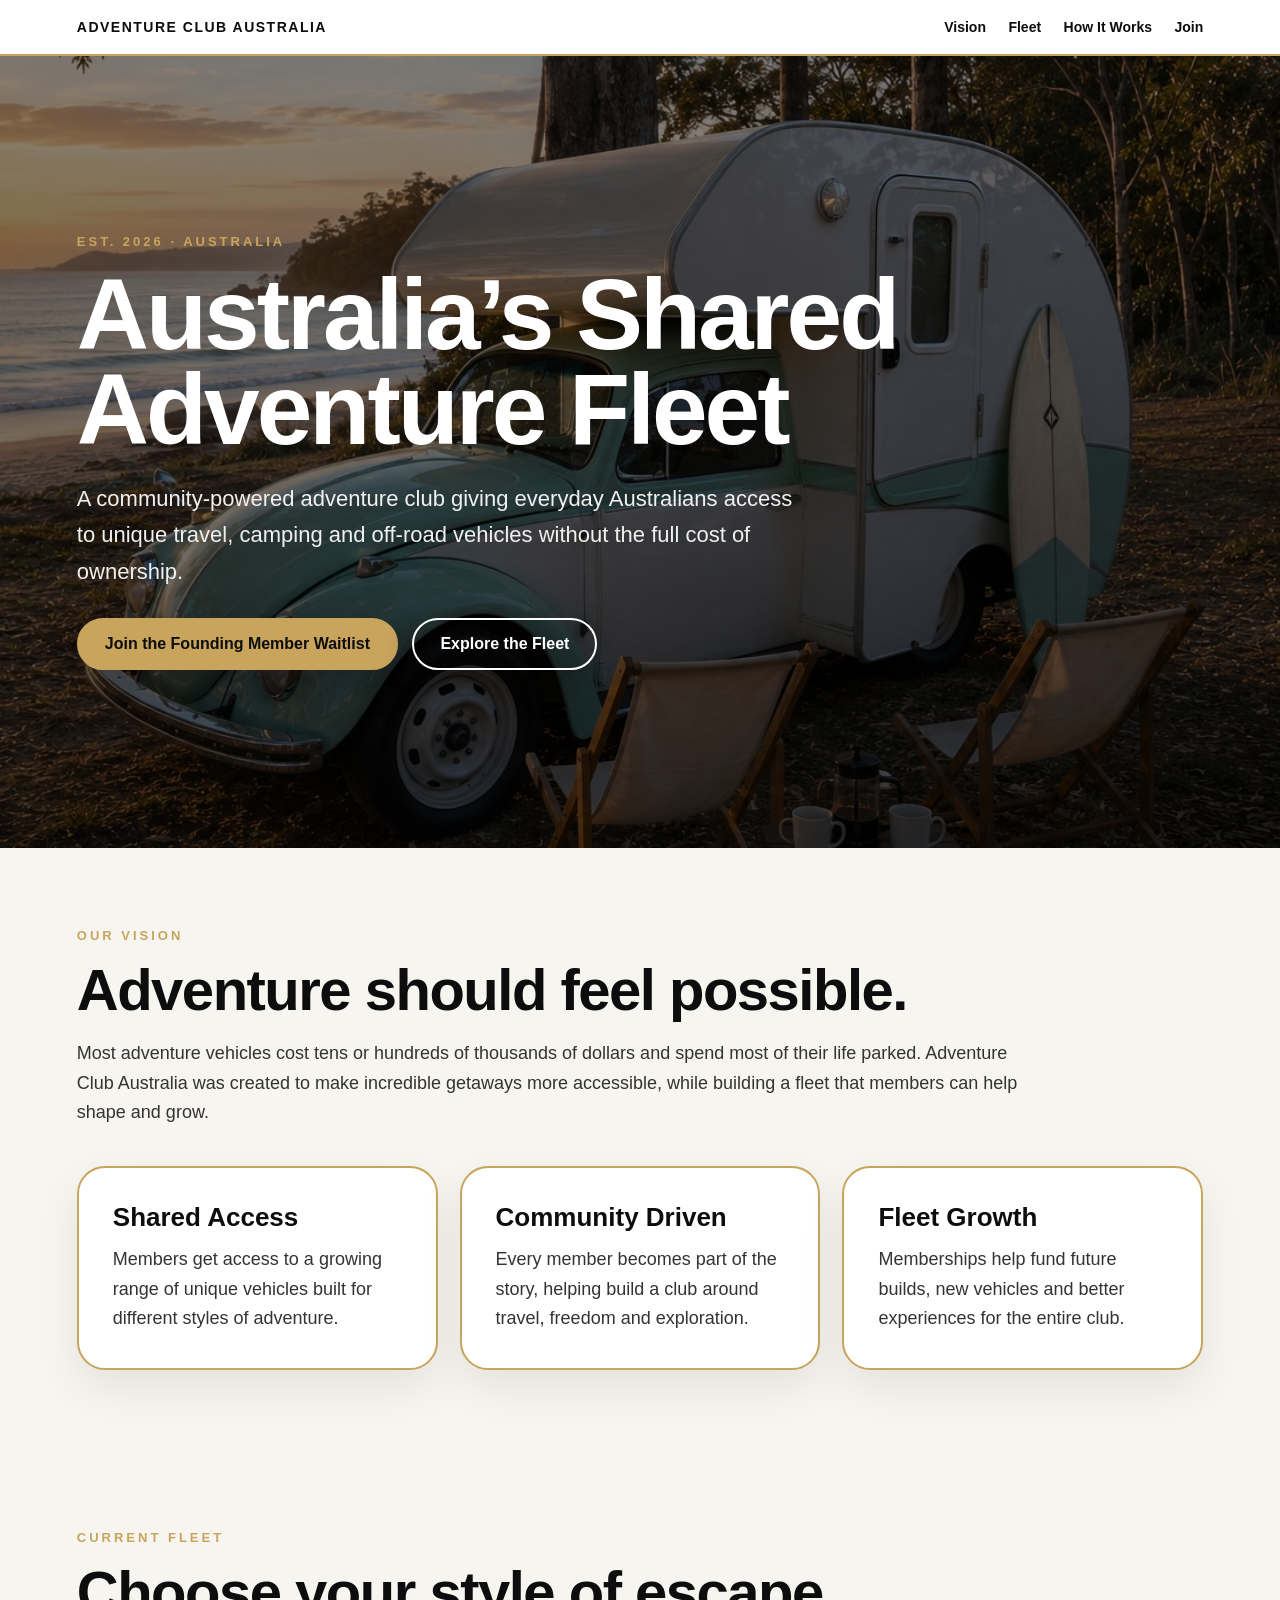
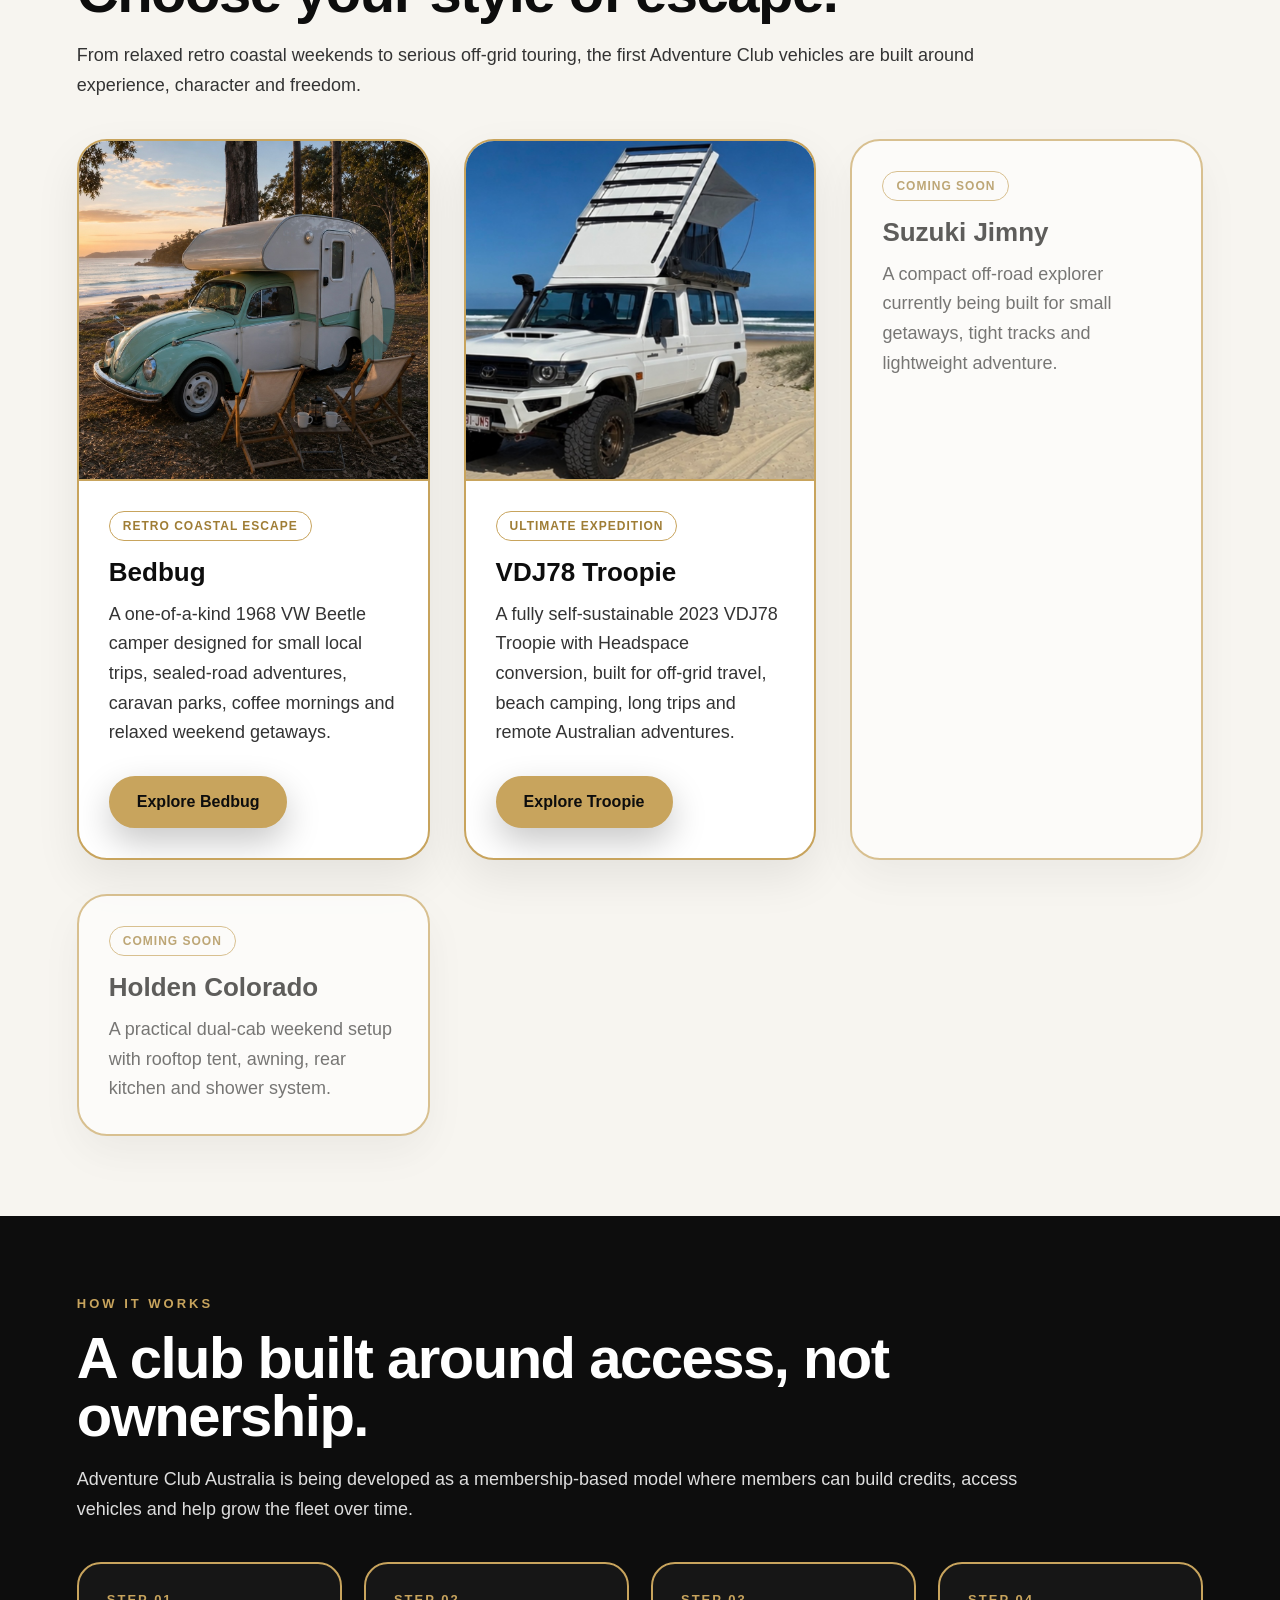
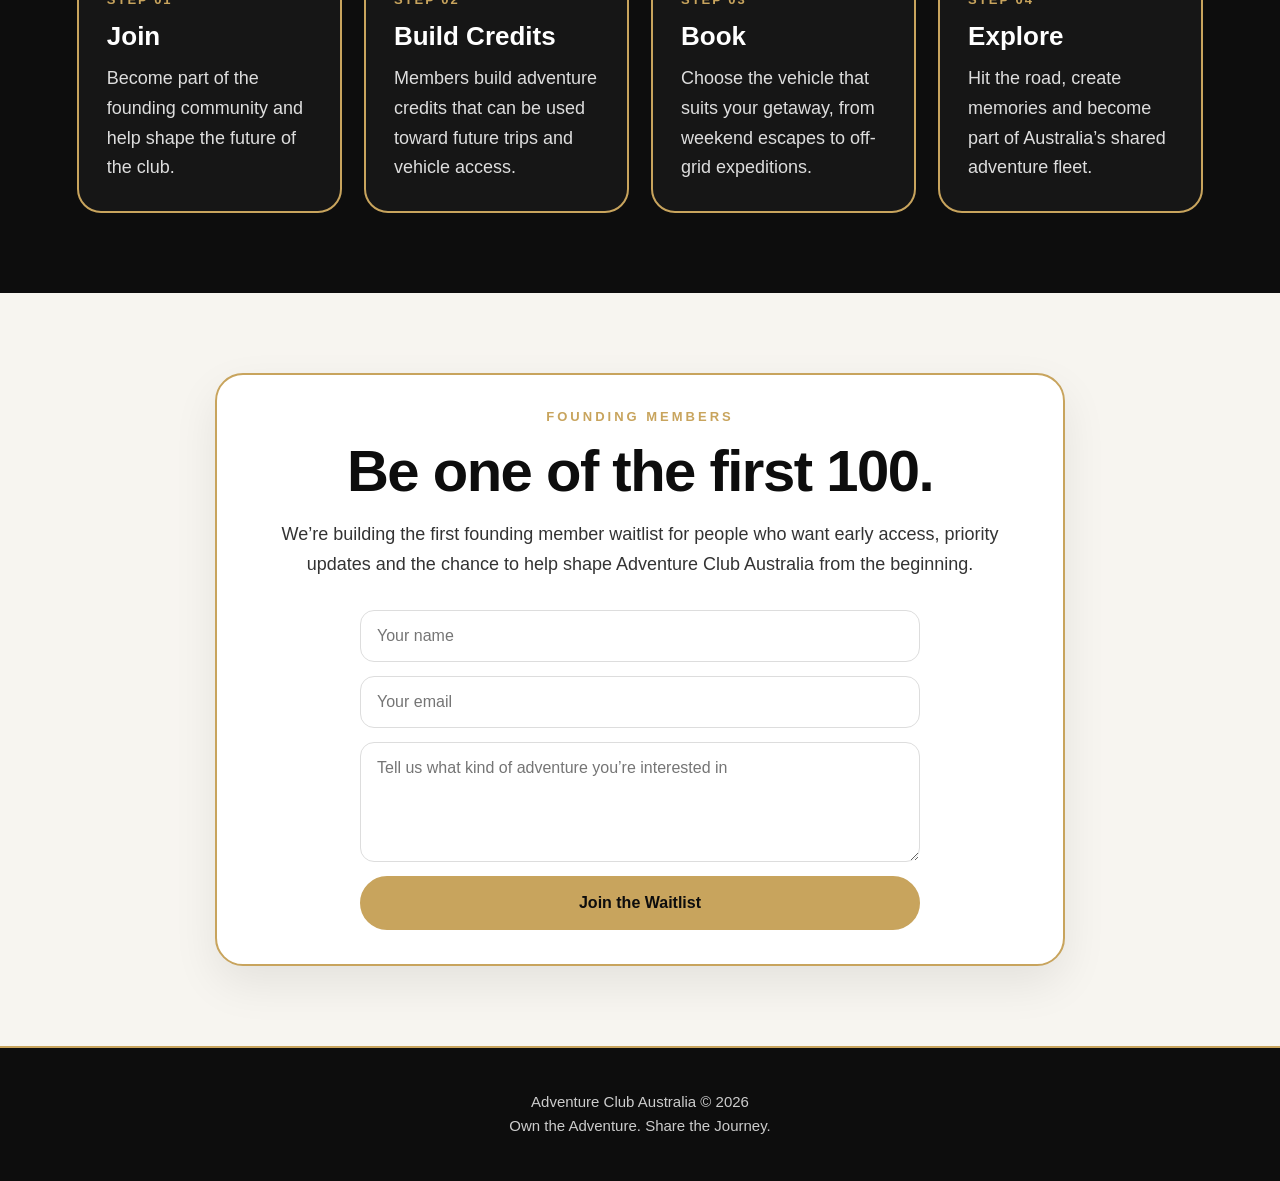
==== commit 2a5b180a: "Update index.html" ====
--- a/index.html
+++ b/index.html
@@ -403,7 +403,7 @@
     <div class="fleet-grid">
 
       <div class="fleet-card">
-        <img src="IMG_5772.jpeg" alt="Bedbug retro VW camper">
+        <img src="IMG_5771.jpeg" alt="Bedbug retro VW camper">
         <div class="fleet-content">
           <span class="tag">Retro Coastal Escape</span>
           <h3>Bedbug</h3>
@@ -416,7 +416,7 @@
       </div>
 
       <div class="fleet-card">
-        <img src="IMG_5771.jpeg" alt="Toyota VDJ78 Troopie expedition vehicle">
+        <img src="IMG_5772.jpeg" alt="Toyota VDJ78 Troopie expedition vehicle">
         <div class="fleet-content">
           <span class="tag">Ultimate Expedition</span>
           <h3>VDJ78 Troopie</h3>
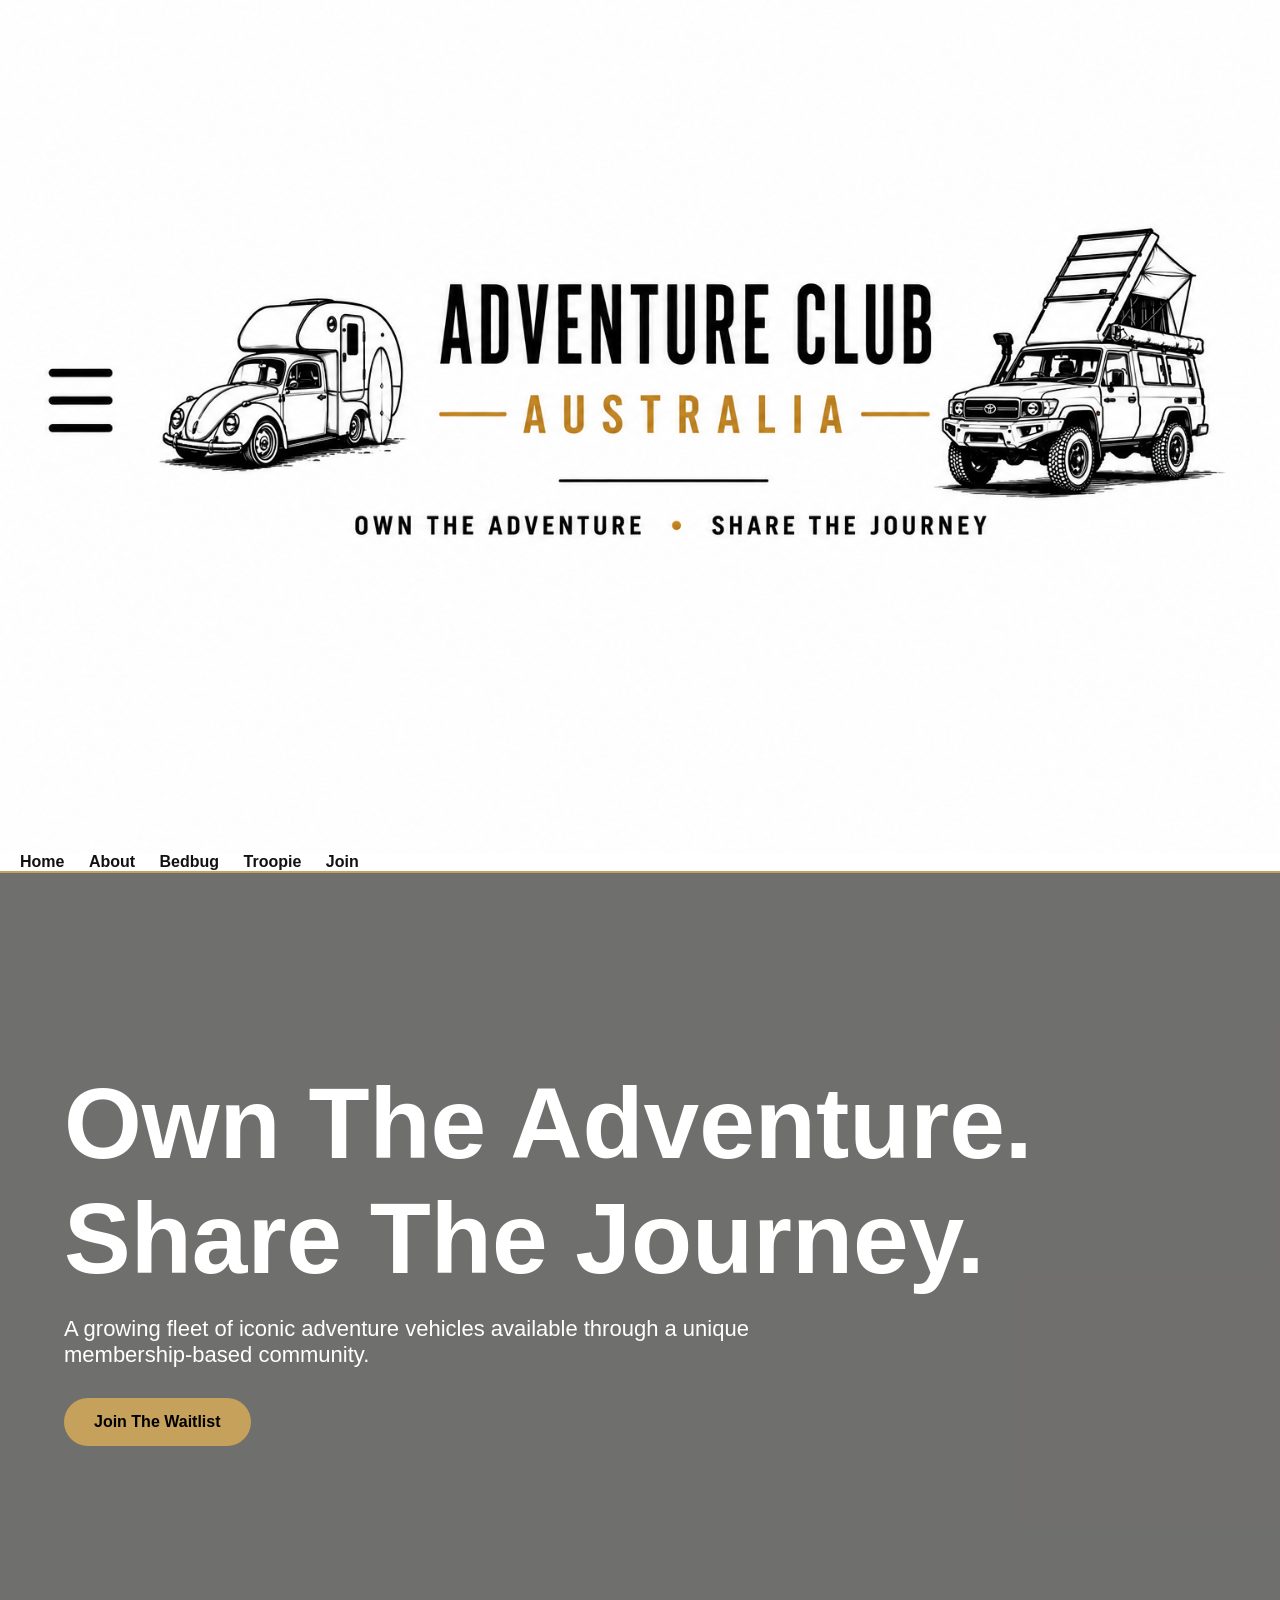
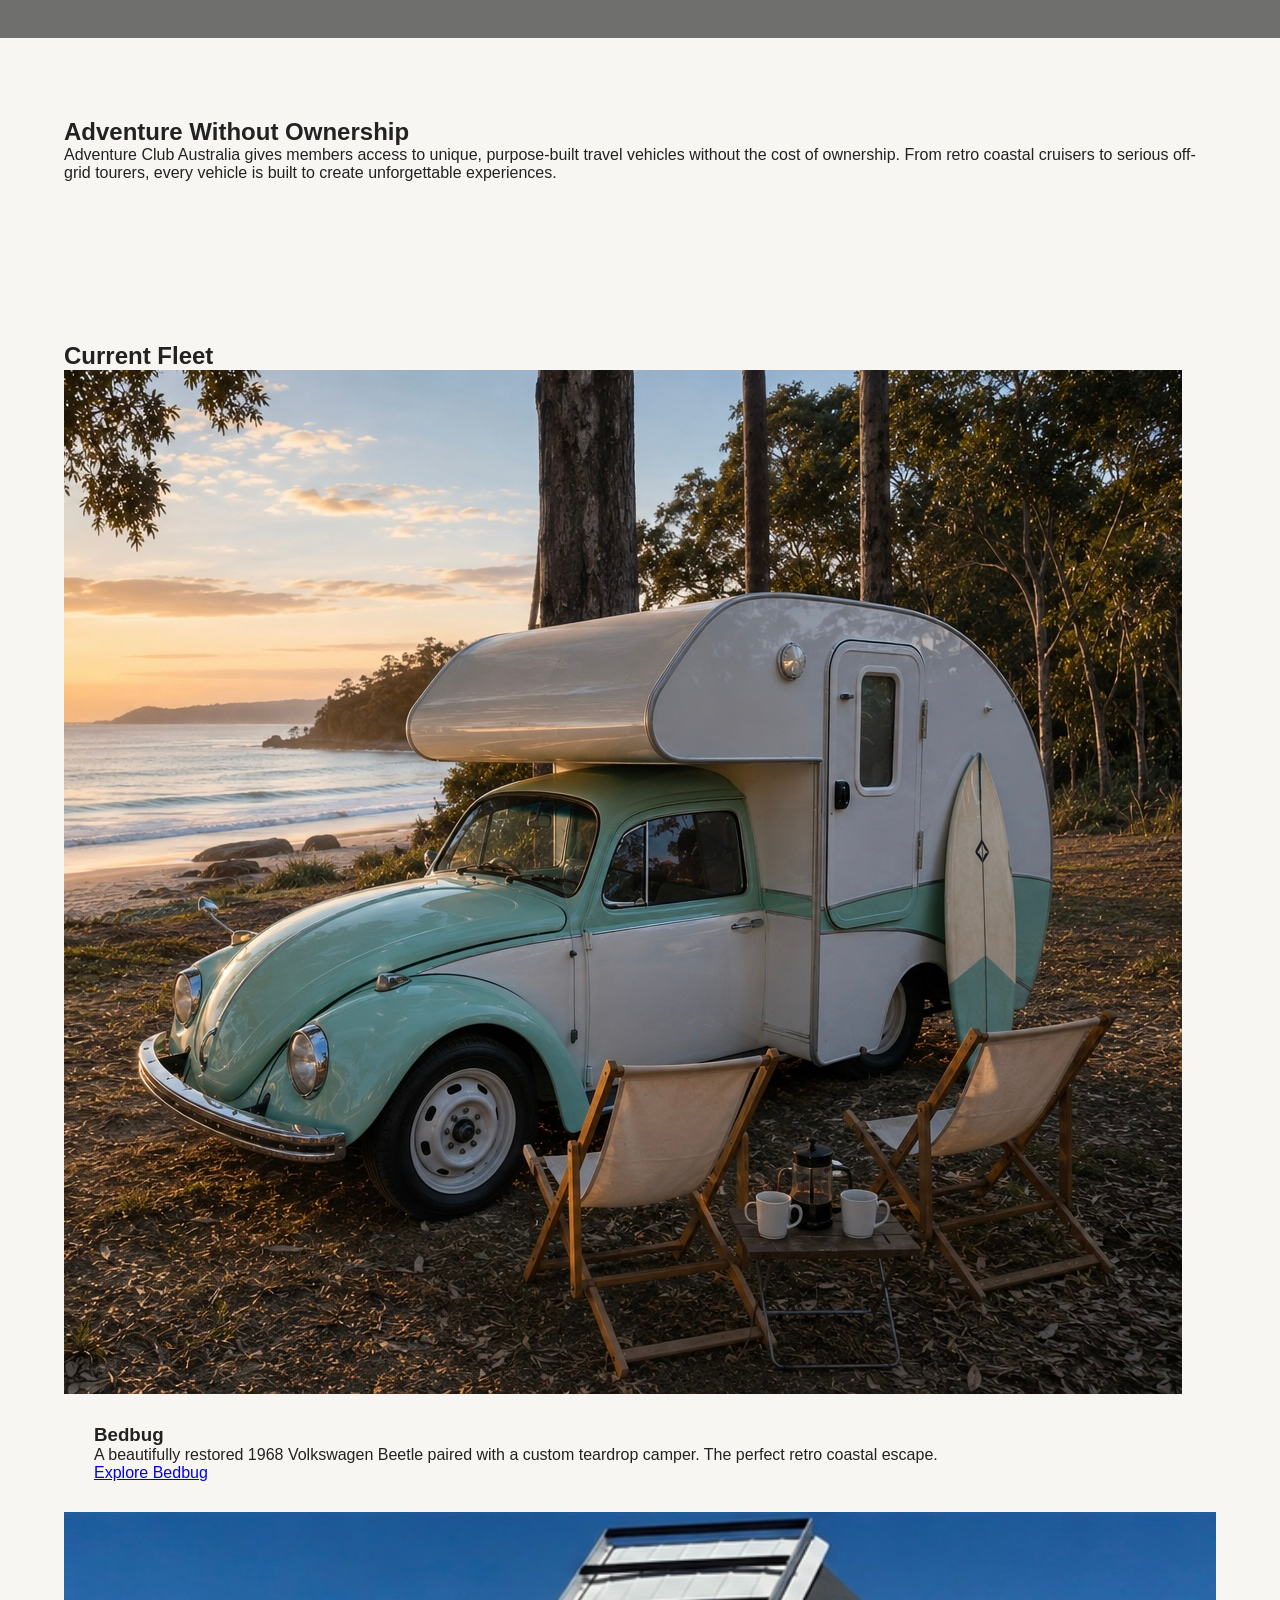
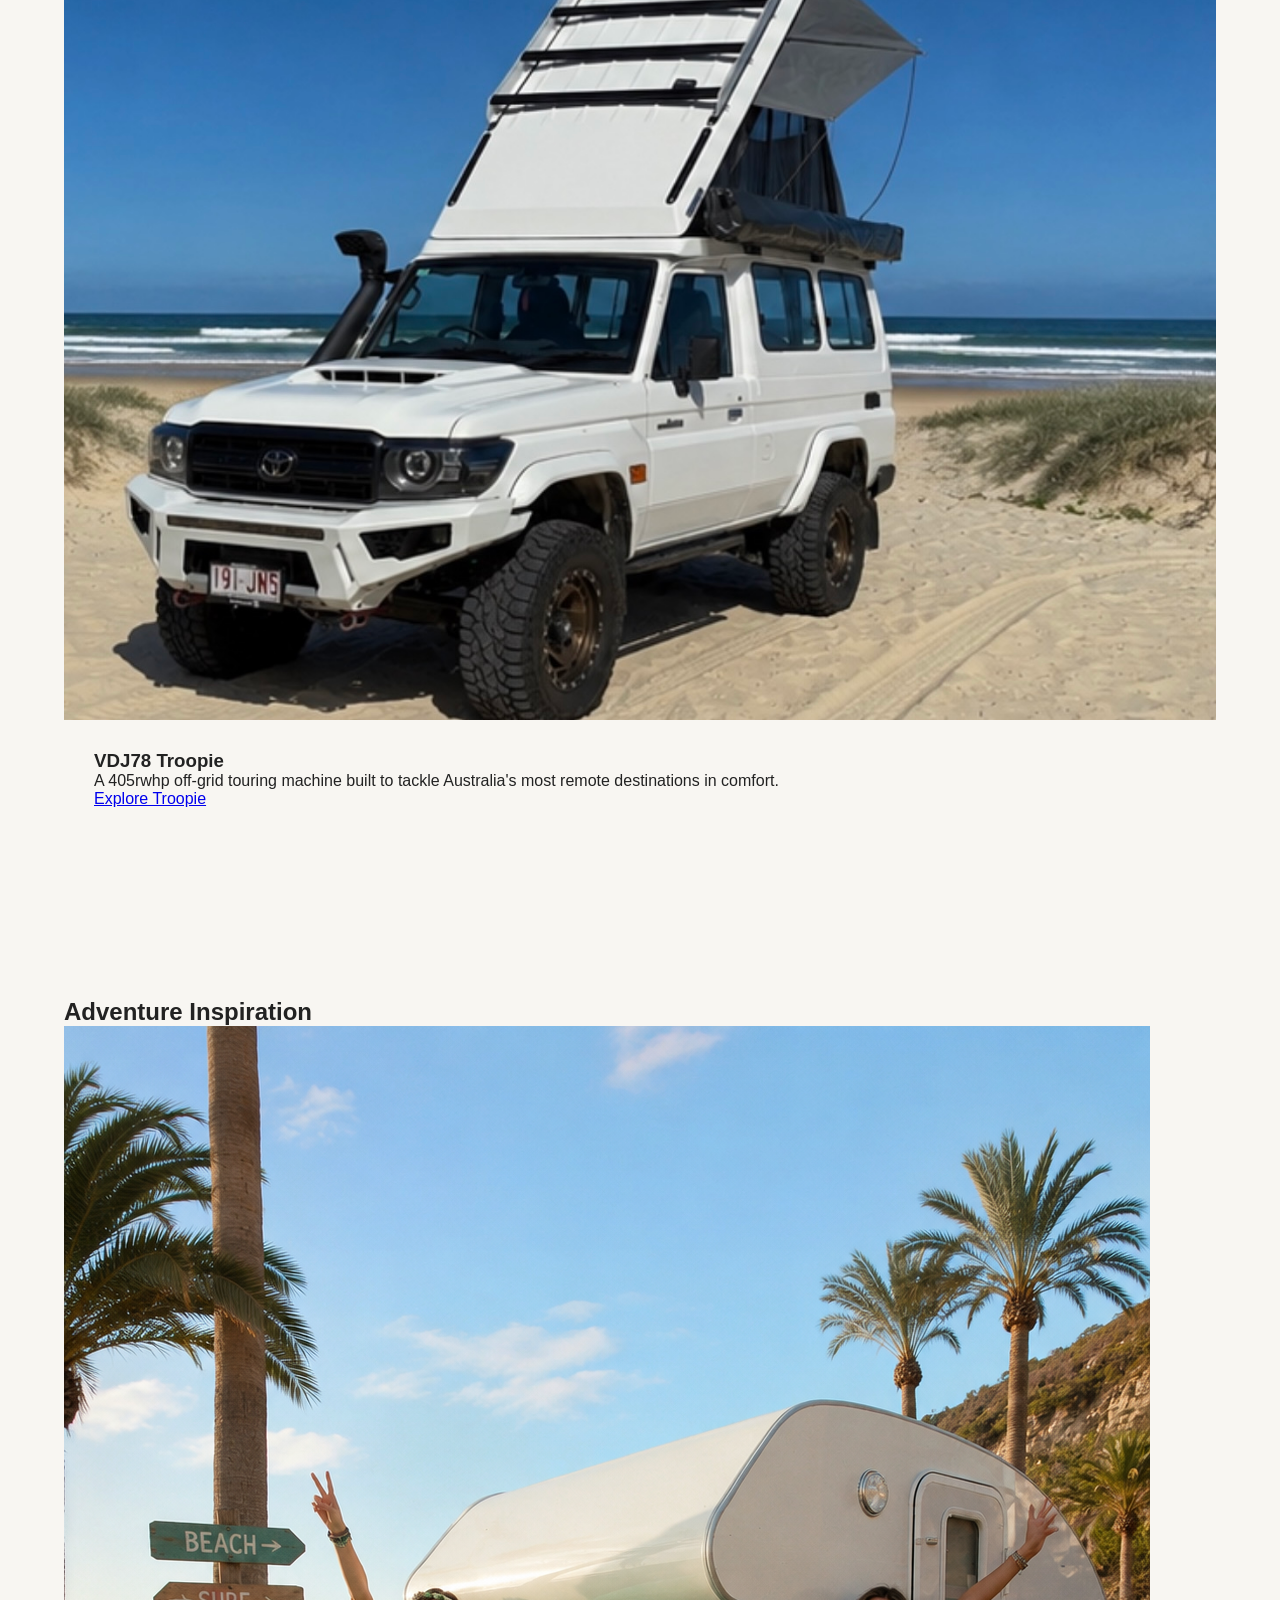
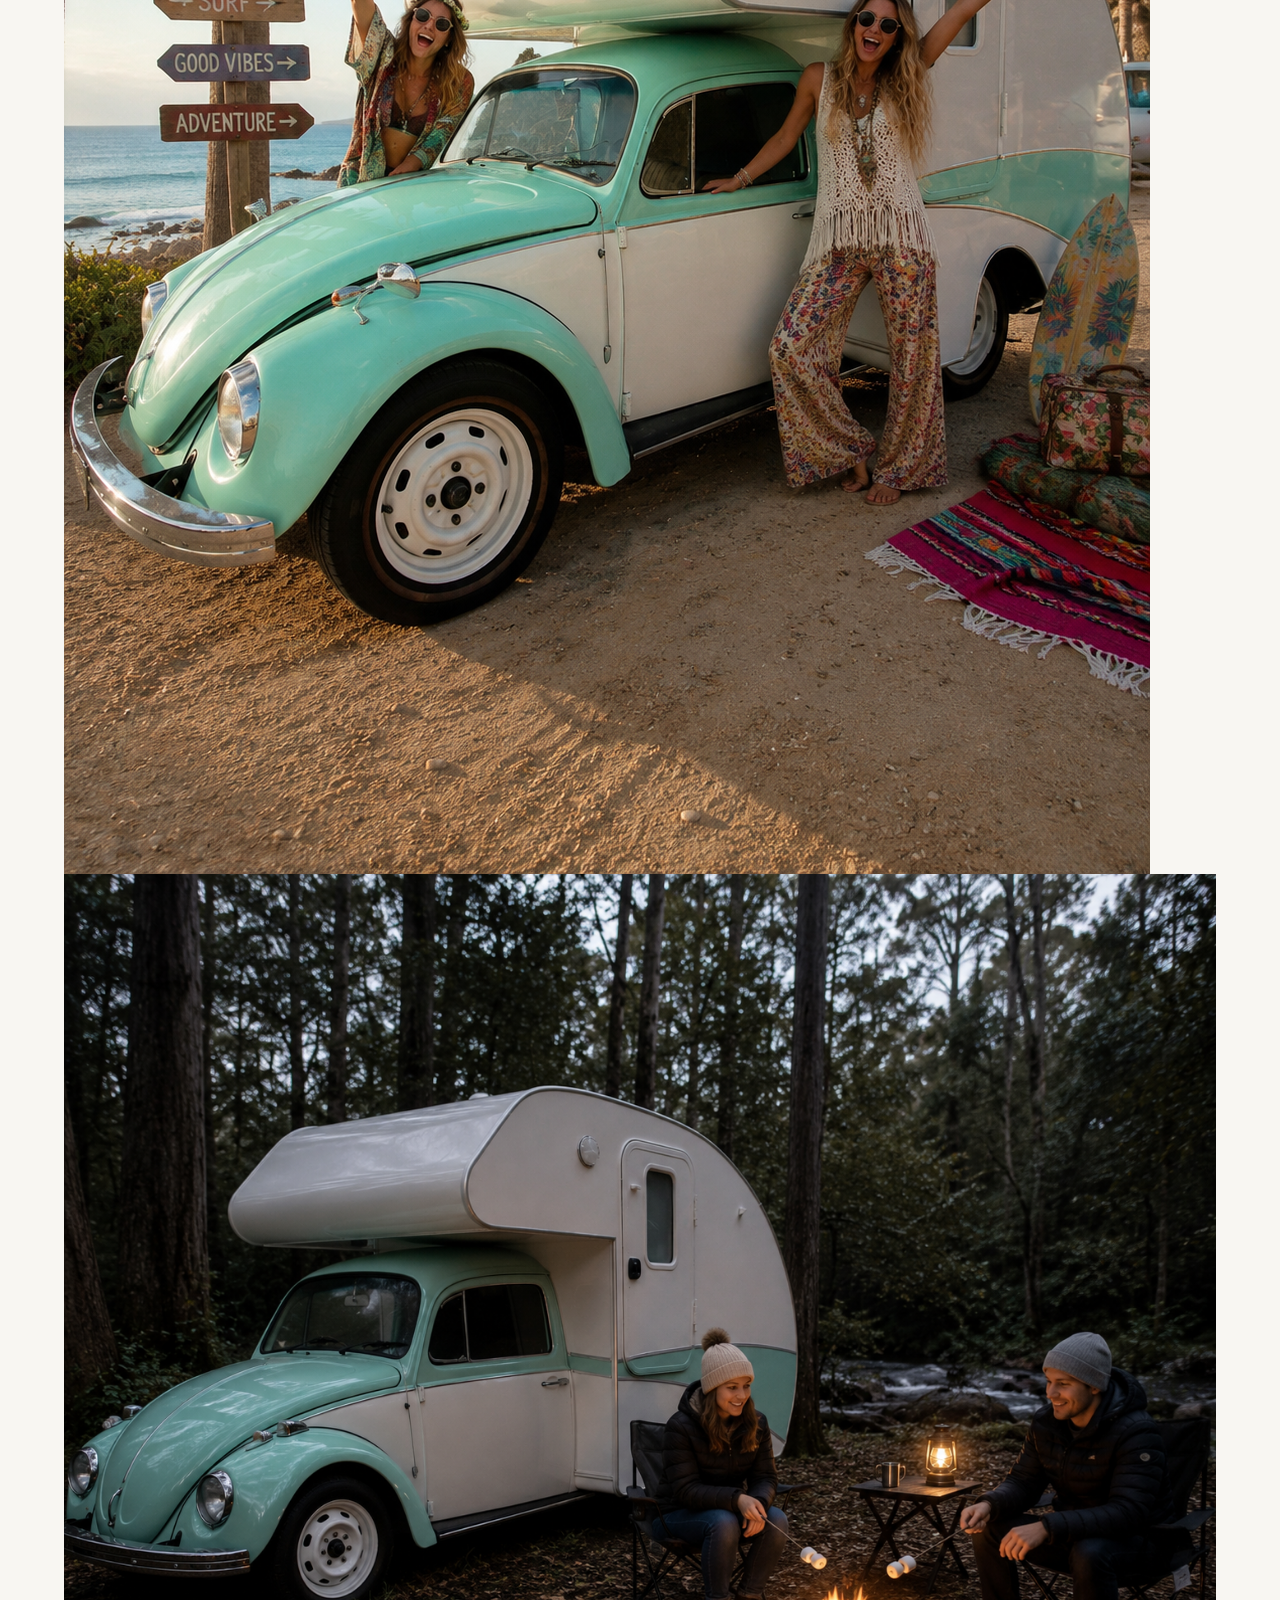
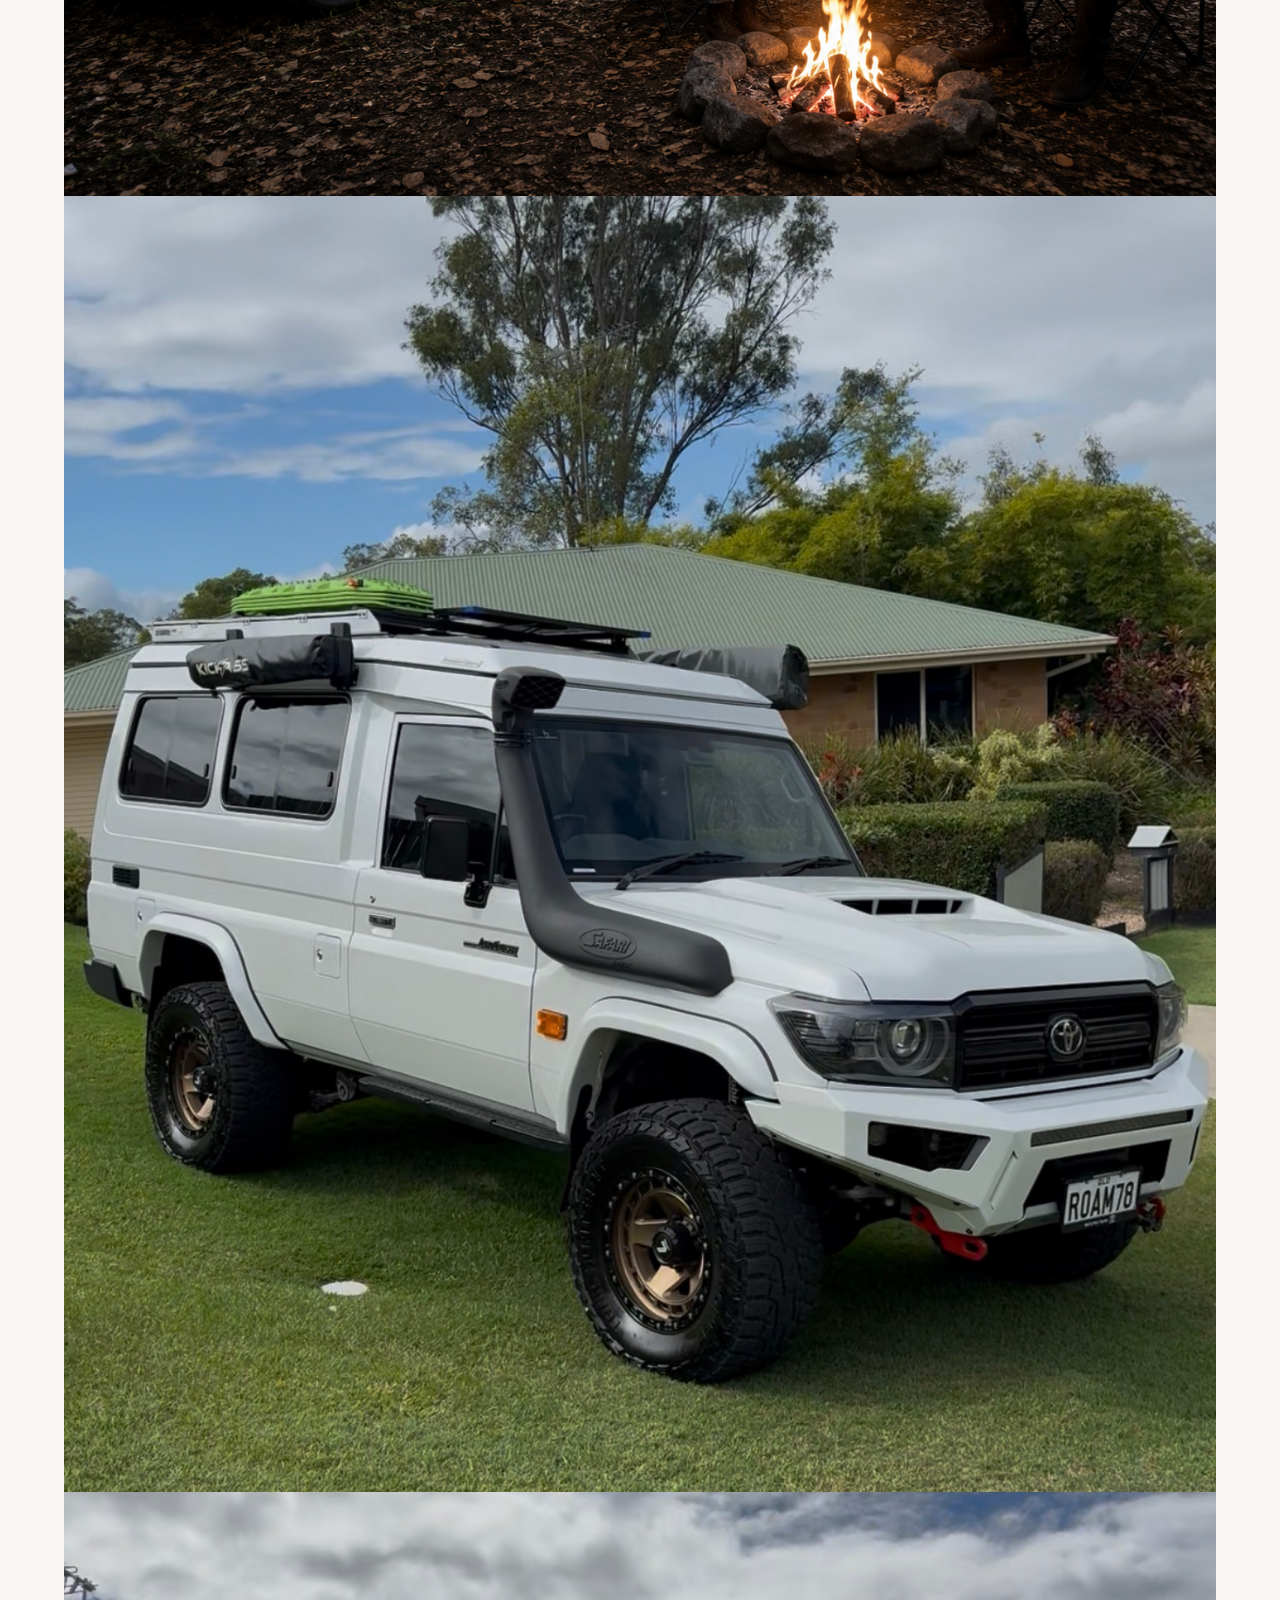
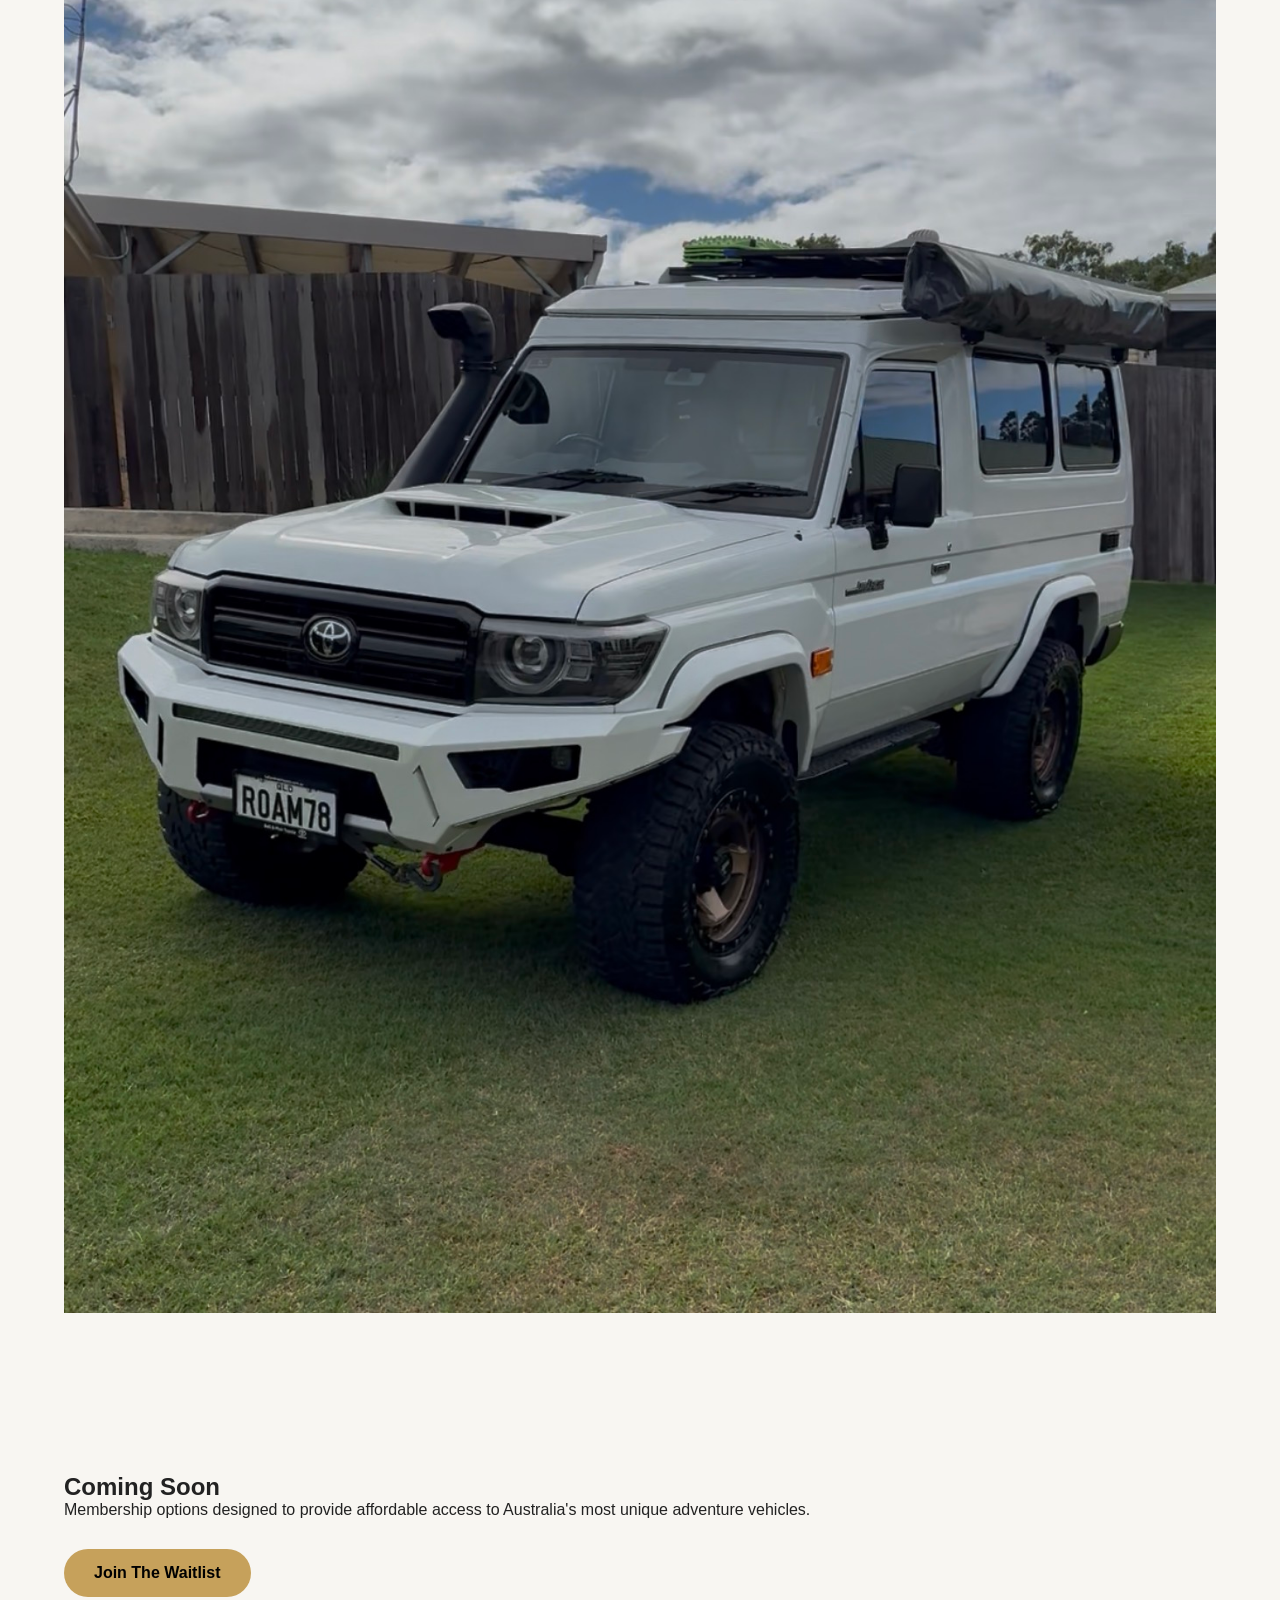
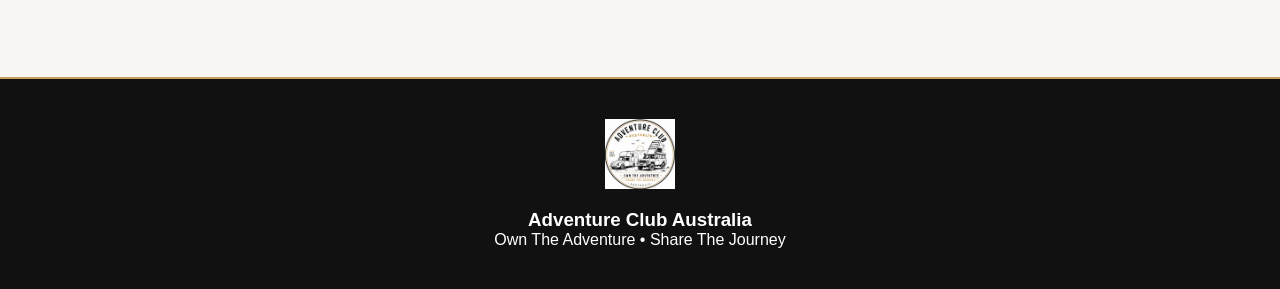
==== commit 74588b24: "Update index.html" ====
--- a/index.html
+++ b/index.html
@@ -1,515 +1,184 @@
 <!DOCTYPE html>
 <html lang="en">
 <head>
-  <meta charset="UTF-8" />
-  <meta name="viewport" content="width=device-width, initial-scale=1.0" />
+<meta charset="UTF-8">
+<meta name="viewport" content="width=device-width, initial-scale=1.0">
 
-  <title>Adventure Club Australia</title>
+<title>Adventure Club Australia | Own The Adventure</title>
 
-  <style>
-    :root {
-      --black: #0d0d0d;
-      --white: #ffffff;
-      --cream: #f7f5f0;
-      --gold: #c8a45d;
-      --dark-gold: #9f7d35;
-      --grey: #444444;
-    }
+<meta name="description" content="Australia's newest adventure vehicle membership community. Own the adventure. Share the journey.">
 
-    * {
-      box-sizing: border-box;
-      margin: 0;
-      padding: 0;
-    }
+<link rel="stylesheet" href="styles.css">
 
-    html {
-      scroll-behavior: smooth;
-    }
-
-    body {
-      font-family: Arial, Helvetica, sans-serif;
-      background: var(--cream);
-      color: var(--black);
-    }
-
-    header {
-      position: sticky;
-      top: 0;
-      z-index: 50;
-      background: rgba(255, 255, 255, 0.95);
-      backdrop-filter: blur(10px);
-      border-bottom: 2px solid var(--gold);
-      padding: 18px 6%;
-      display: flex;
-      justify-content: space-between;
-      align-items: center;
-    }
-
-    .brand {
-      font-weight: 900;
-      letter-spacing: 1.5px;
-      text-transform: uppercase;
-      font-size: 14px;
-    }
-
-    nav a {
-      color: var(--black);
-      text-decoration: none;
-      margin-left: 18px;
-      font-size: 14px;
-      font-weight: 800;
-    }
-
-    .hero {
-      min-height: 88vh;
-      background:
-        linear-gradient(rgba(0, 0, 0, 0.45), rgba(0, 0, 0, 0.65)),
-        url("IMG_5771.jpeg") center/cover no-repeat;
-      color: var(--white);
-      display: flex;
-      align-items: center;
-      padding: 8% 6%;
-    }
-
-    .hero-content {
-      max-width: 920px;
-    }
-
-    .eyebrow {
-      color: var(--gold);
-      font-size: 13px;
-      font-weight: 900;
-      letter-spacing: 3px;
-      text-transform: uppercase;
-      margin-bottom: 18px;
-    }
-
-    h1 {
-      font-size: clamp(44px, 9vw, 100px);
-      line-height: 0.95;
-      letter-spacing: -3px;
-      margin-bottom: 24px;
-    }
-
-    h2 {
-      font-size: clamp(34px, 6vw, 58px);
-      line-height: 1;
-      letter-spacing: -1.5px;
-      margin-bottom: 20px;
-    }
-
-    h3 {
-      font-size: 26px;
-      margin-bottom: 12px;
-    }
-
-    p {
-      font-size: 18px;
-      line-height: 1.65;
-      color: #333;
-    }
-
-    .hero p {
-      color: #f0f0f0;
-      font-size: 22px;
-      max-width: 720px;
-    }
-
-    section {
-      padding: 80px 6%;
-    }
-
-    .btn {
-      display: inline-block;
-      margin-top: 28px;
-      padding: 15px 26px;
-      background: var(--gold);
-      color: var(--black);
-      border: 2px solid var(--gold);
-      border-radius: 999px;
-      text-decoration: none;
-      font-weight: 900;
-      box-shadow: 0 14px 35px rgba(0,0,0,0.22);
-    }
-
-    .btn.secondary {
-      background: transparent;
-      color: var(--white);
-      border-color: var(--white);
-      margin-left: 10px;
-    }
-
-    .section-title {
-      max-width: 950px;
-      margin-bottom: 38px;
-    }
-
-    .gold-box {
-      background: var(--white);
-      border: 2px solid var(--gold);
-      border-radius: 28px;
-      padding: 34px;
-      box-shadow: 0 18px 45px rgba(0,0,0,0.08);
-    }
-
-    .vision-grid {
-      display: grid;
-      grid-template-columns: repeat(auto-fit, minmax(260px, 1fr));
-      gap: 22px;
-      margin-top: 34px;
-    }
-
-    .fleet-grid {
-      display: grid;
-      grid-template-columns: repeat(auto-fit, minmax(310px, 1fr));
-      gap: 34px;
-    }
-
-    .fleet-card {
-      background: var(--white);
-      border: 2px solid var(--gold);
-      border-radius: 30px;
-      overflow: hidden;
-      box-shadow: 0 18px 45px rgba(0,0,0,0.08);
-    }
-
-    .fleet-card img {
-      width: 100%;
-      height: 340px;
-      object-fit: cover;
-      display: block;
-      border-bottom: 2px solid var(--gold);
-    }
-
-    .fleet-content {
-      padding: 30px;
-    }
-
-    .tag {
-      display: inline-block;
-      margin-bottom: 16px;
-      padding: 7px 13px;
-      border: 1px solid var(--gold);
-      border-radius: 999px;
-      color: var(--dark-gold);
-      font-size: 12px;
-      font-weight: 900;
-      letter-spacing: 1px;
-      text-transform: uppercase;
-    }
-
-    .dark-section {
-      background: var(--black);
-      color: var(--white);
-    }
-
-    .dark-section p {
-      color: #dddddd;
-    }
-
-    .steps {
-      display: grid;
-      grid-template-columns: repeat(auto-fit, minmax(220px, 1fr));
-      gap: 22px;
-      margin-top: 34px;
-    }
-
-    .step {
-      border: 2px solid var(--gold);
-      border-radius: 24px;
-      padding: 28px;
-      background: rgba(255,255,255,0.04);
-    }
-
-    .step-number {
-      color: var(--gold);
-      font-weight: 900;
-      font-size: 13px;
-      letter-spacing: 2px;
-      margin-bottom: 14px;
-    }
-
-    .coming-soon {
-      opacity: 0.65;
-    }
-
-    .founding {
-      text-align: center;
-    }
-
-    .founding .gold-box {
-      max-width: 850px;
-      margin: 0 auto;
-    }
-
-    form {
-      max-width: 560px;
-      margin: 30px auto 0;
-      display: grid;
-      gap: 14px;
-    }
-
-    input,
-    textarea {
-      width: 100%;
-      padding: 16px;
-      border-radius: 14px;
-      border: 1px solid #ddd;
-      font-family: inherit;
-      font-size: 16px;
-    }
-
-    textarea {
-      min-height: 120px;
-      resize: vertical;
-    }
-
-    button {
-      padding: 16px;
-      border-radius: 999px;
-      border: 2px solid var(--gold);
-      background: var(--gold);
-      color: var(--black);
-      font-weight: 900;
-      font-size: 16px;
-      cursor: pointer;
-    }
-
-    footer {
-      background: var(--black);
-      color: var(--white);
-      text-align: center;
-      padding: 42px 6%;
-      border-top: 2px solid var(--gold);
-    }
-
-    footer p {
-      color: #cccccc;
-      font-size: 15px;
-    }
-
-    @media (max-width: 720px) {
-      header {
-        display: block;
-      }
-
-      nav {
-        margin-top: 12px;
-      }
-
-      nav a {
-        display: inline-block;
-        margin-left: 0;
-        margin-right: 14px;
-        margin-bottom: 8px;
-      }
-
-      .hero {
-        min-height: 82vh;
-      }
-
-      .btn {
-        display: block;
-        width: 100%;
-        text-align: center;
-        margin-top: 16px;
-      }
-
-      .btn.secondary {
-        margin-left: 0;
-      }
-
-      section {
-        padding: 62px 5%;
-      }
-
-      .fleet-card img {
-        height: 300px;
-      }
-    }
-  </style>
 </head>
 
 <body>
 
-  <header>
-    <div class="brand">Adventure Club Australia</div>
+<header>
+
+    <a href="index.html">
+        <img src="IMG_5790.png" alt="Adventure Club Australia" class="header-logo">
+    </a>
+
     <nav>
-      <a href="#vision">Vision</a>
-      <a href="#fleet">Fleet</a>
-      <a href="#how">How It Works</a>
-      <a href="#founding">Join</a>
+        <a href="index.html">Home</a>
+        <a href="about.html">About</a>
+        <a href="bedbug.html">Bedbug</a>
+        <a href="troopie.html">Troopie</a>
+        <a href="join.html">Join</a>
     </nav>
-  </header>
 
-  <section class="hero">
+</header>
+
+<section class="hero">
+
     <div class="hero-content">
-      <div class="eyebrow">Est. 2026 · Australia</div>
-      <h1>Australia’s Shared Adventure Fleet</h1>
-      <p>
-        A community-powered adventure club giving everyday Australians access to unique travel,
-        camping and off-road vehicles without the full cost of ownership.
-      </p>
-      <a class="btn" href="#founding">Join the Founding Member Waitlist</a>
-      <a class="btn secondary" href="#fleet">Explore the Fleet</a>
-    </div>
-  </section>
 
-  <section id="vision">
-    <div class="section-title">
-      <div class="eyebrow">Our Vision</div>
-      <h2>Adventure should feel possible.</h2>
-      <p>
-        Most adventure vehicles cost tens or hundreds of thousands of dollars and spend most of
-        their life parked. Adventure Club Australia was created to make incredible getaways more
-        accessible, while building a fleet that members can help shape and grow.
-      </p>
+        <h1>
+            Own The Adventure.<br>
+            Share The Journey.
+        </h1>
+
+        <p>
+            A growing fleet of iconic adventure vehicles available
+            through a unique membership-based community.
+        </p>
+
+        <a href="join.html" class="btn">
+            Join The Waitlist
+        </a>
+
     </div>
 
-    <div class="vision-grid">
-      <div class="gold-box">
-        <h3>Shared Access</h3>
+</section>
+
+<section class="intro-section">
+
+    <div class="container">
+
+        <h2>Adventure Without Ownership</h2>
+
         <p>
-          Members get access to a growing range of unique vehicles built for different styles of adventure.
+            Adventure Club Australia gives members access to unique,
+            purpose-built travel vehicles without the cost of ownership.
+            From retro coastal cruisers to serious off-grid tourers,
+            every vehicle is built to create unforgettable experiences.
         </p>
-      </div>
 
-      <div class="gold-box">
-        <h3>Community Driven</h3>
-        <p>
-          Every member becomes part of the story, helping build a club around travel, freedom and exploration.
-        </p>
-      </div>
-
-      <div class="gold-box">
-        <h3>Fleet Growth</h3>
-        <p>
-          Memberships help fund future builds, new vehicles and better experiences for the entire club.
-        </p>
-      </div>
-    </div>
-  </section>
-
-  <section id="fleet">
-    <div class="section-title">
-      <div class="eyebrow">Current Fleet</div>
-      <h2>Choose your style of escape.</h2>
-      <p>
-        From relaxed retro coastal weekends to serious off-grid touring, the first Adventure Club
-        vehicles are built around experience, character and freedom.
-      </p>
     </div>
 
-    <div class="fleet-grid">
+</section>
 
-      <div class="fleet-card">
-        <img src="IMG_5771.jpeg" alt="Bedbug retro VW camper">
-        <div class="fleet-content">
-          <span class="tag">Retro Coastal Escape</span>
-          <h3>Bedbug</h3>
-          <p>
-            A one-of-a-kind 1968 VW Beetle camper designed for small local trips, sealed-road adventures,
-            caravan parks, coffee mornings and relaxed weekend getaways.
-          </p>
-          <a class="btn" href="bedbug.html">Explore Bedbug</a>
+<section class="fleet-section">
+
+    <div class="container">
+
+        <h2>Current Fleet</h2>
+
+        <div class="fleet-grid">
+
+            <div class="fleet-card">
+
+                <img src="IMG_5771.jpeg" alt="Bedbug VW Beetle Camper">
+
+                <div class="card-content">
+
+                    <h3>Bedbug</h3>
+
+                    <p>
+                        A beautifully restored 1968 Volkswagen Beetle
+                        paired with a custom teardrop camper. The perfect
+                        retro coastal escape.
+                    </p>
+
+                    <a href="bedbug.html" class="btn-small">
+                        Explore Bedbug
+                    </a>
+
+                </div>
+
+            </div>
+
+            <div class="fleet-card">
+
+                <img src="IMG_5772.jpeg" alt="VDJ78 Troopie">
+
+                <div class="card-content">
+
+                    <h3>VDJ78 Troopie</h3>
+
+                    <p>
+                        A 405rwhp off-grid touring machine built to
+                        tackle Australia's most remote destinations
+                        in comfort.
+                    </p>
+
+                    <a href="troopie.html" class="btn-small">
+                        Explore Troopie
+                    </a>
+
+                </div>
+
+            </div>
+
         </div>
-      </div>
-
-      <div class="fleet-card">
-        <img src="IMG_5772.jpeg" alt="Toyota VDJ78 Troopie expedition vehicle">
-        <div class="fleet-content">
-          <span class="tag">Ultimate Expedition</span>
-          <h3>VDJ78 Troopie</h3>
-          <p>
-            A fully self-sustainable 2023 VDJ78 Troopie with Headspace conversion, built for off-grid travel,
-            beach camping, long trips and remote Australian adventures.
-          </p>
-          <a class="btn" href="troopie.html">Explore Troopie</a>
-        </div>
-      </div>
-
-      <div class="fleet-card coming-soon">
-        <div class="fleet-content">
-          <span class="tag">Coming Soon</span>
-          <h3>Suzuki Jimny</h3>
-          <p>
-            A compact off-road explorer currently being built for small getaways, tight tracks and lightweight adventure.
-          </p>
-        </div>
-      </div>
-
-      <div class="fleet-card coming-soon">
-        <div class="fleet-content">
-          <span class="tag">Coming Soon</span>
-          <h3>Holden Colorado</h3>
-          <p>
-            A practical dual-cab weekend setup with rooftop tent, awning, rear kitchen and shower system.
-          </p>
-        </div>
-      </div>
 
     </div>
-  </section>
 
-  <section id="how" class="dark-section">
-    <div class="section-title">
-      <div class="eyebrow">How It Works</div>
-      <h2>A club built around access, not ownership.</h2>
-      <p>
-        Adventure Club Australia is being developed as a membership-based model where members can
-        build credits, access vehicles and help grow the fleet over time.
-      </p>
+</section>
+
+<section class="gallery-section">
+
+    <div class="container">
+
+        <h2>Adventure Inspiration</h2>
+
+        <div class="gallery-grid">
+
+            <img src="IMG_5712.png" alt="Bedbug Beach Adventure">
+
+            <img src="IMG_5714.png" alt="Bedbug Campfire">
+
+            <img src="IMG_5793.jpeg" alt="Troopie Adventure">
+
+            <img src="IMG_5794.jpeg" alt="Troopie Touring">
+
+        </div>
+
     </div>
 
-    <div class="steps">
-      <div class="step">
-        <div class="step-number">STEP 01</div>
-        <h3>Join</h3>
-        <p>Become part of the founding community and help shape the future of the club.</p>
-      </div>
+</section>
 
-      <div class="step">
-        <div class="step-number">STEP 02</div>
-        <h3>Build Credits</h3>
-        <p>Members build adventure credits that can be used toward future trips and vehicle access.</p>
-      </div>
+<section class="membership-section">
 
-      <div class="step">
-        <div class="step-number">STEP 03</div>
-        <h3>Book</h3>
-        <p>Choose the vehicle that suits your getaway, from weekend escapes to off-grid expeditions.</p>
-      </div>
+    <div class="container">
 
-      <div class="step">
-        <div class="step-number">STEP 04</div>
-        <h3>Explore</h3>
-        <p>Hit the road, create memories and become part of Australia’s shared adventure fleet.</p>
-      </div>
+        <h2>Coming Soon</h2>
+
+        <p>
+            Membership options designed to provide affordable access
+            to Australia's most unique adventure vehicles.
+        </p>
+
+        <a href="join.html" class="btn">
+            Join The Waitlist
+        </a>
+
     </div>
-  </section>
 
-  <section id="founding" class="founding">
-    <div class="gold-box">
-      <div class="eyebrow">Founding Members</div>
-      <h2>Be one of the first 100.</h2>
-      <p>
-        We’re building the first founding member waitlist for people who want early access,
-        priority updates and the chance to help shape Adventure Club Australia from the beginning.
-      </p>
+</section>
 
-      <form>
-        <input type="text" placeholder="Your name">
-        <input type="email" placeholder="Your email">
-        <textarea placeholder="Tell us what kind of adventure you’re interested in"></textarea>
-        <button type="button">Join the Waitlist</button>
-      </form>
-    </div>
-  </section>
+<footer>
 
-  <footer>
-    <p>Adventure Club Australia © 2026</p>
-    <p>Own the Adventure. Share the Journey.</p>
-  </footer>
+    <img src="IMG_5785.png" alt="Adventure Club Australia" class="footer-logo">
+
+    <h3>Adventure Club Australia</h3>
+
+    <p>
+        Own The Adventure • Share The Journey
+    </p>
+
+</footer>
 
 </body>
 </html>
--- a/styles.css
+++ b/styles.css
@@ -0,0 +1,201 @@
+:root{
+  --gold:#c6a15b;
+  --black:#111;
+  --cream:#f8f6f2;
+}
+
+*{
+  margin:0;
+  padding:0;
+  box-sizing:border-box;
+}
+
+body{
+  font-family:Arial, sans-serif;
+  background:var(--cream);
+  color:#222;
+}
+
+img{
+  max-width:100%;
+  display:block;
+}
+
+header{
+  background:white;
+  border-bottom:2px solid var(--gold);
+  position:sticky;
+  top:0;
+  z-index:999;
+}
+
+.header-inner{
+  width:90%;
+  max-width:1200px;
+  margin:auto;
+  display:flex;
+  justify-content:space-between;
+  align-items:center;
+  padding:15px 0;
+}
+
+.logo{
+  height:60px;
+}
+
+nav a{
+  text-decoration:none;
+  color:#111;
+  margin-left:20px;
+  font-weight:700;
+}
+
+.hero{
+  min-height:85vh;
+  background-size:cover;
+  background-position:center;
+  display:flex;
+  align-items:center;
+  color:white;
+  position:relative;
+}
+
+.hero::before{
+  content:"";
+  position:absolute;
+  inset:0;
+  background:rgba(0,0,0,.55);
+}
+
+.hero-content{
+  position:relative;
+  width:90%;
+  max-width:1200px;
+  margin:auto;
+}
+
+.hero h1{
+  font-size:clamp(50px,8vw,100px);
+  margin-bottom:20px;
+}
+
+.hero p{
+  font-size:22px;
+  max-width:700px;
+}
+
+.btn{
+  display:inline-block;
+  margin-top:30px;
+  background:var(--gold);
+  color:black;
+  padding:15px 30px;
+  border-radius:40px;
+  text-decoration:none;
+  font-weight:700;
+}
+
+section{
+  padding:80px 0;
+}
+
+.container{
+  width:90%;
+  max-width:1200px;
+  margin:auto;
+}
+
+.section-title{
+  text-align:center;
+  margin-bottom:50px;
+}
+
+.section-title h2{
+  font-size:50px;
+  margin-bottom:15px;
+}
+
+.cards{
+  display:grid;
+  grid-template-columns:repeat(2,1fr);
+  gap:30px;
+}
+
+.card{
+  background:white;
+  border:2px solid var(--gold);
+  border-radius:25px;
+  overflow:hidden;
+}
+
+.card img{
+  height:350px;
+  width:100%;
+  object-fit:cover;
+}
+
+.card-content{
+  padding:30px;
+}
+
+.card h3{
+  font-size:32px;
+  margin-bottom:15px;
+}
+
+.gold-box{
+  background:white;
+  border:2px solid var(--gold);
+  border-radius:25px;
+  padding:35px;
+}
+
+.gallery{
+  display:grid;
+  grid-template-columns:repeat(3,1fr);
+  gap:20px;
+}
+
+.gallery img{
+  border-radius:20px;
+  border:2px solid var(--gold);
+  height:300px;
+  object-fit:cover;
+}
+
+footer{
+  background:#111;
+  color:white;
+  text-align:center;
+  padding:40px 20px;
+  border-top:2px solid var(--gold);
+}
+
+footer img{
+  height:70px;
+  margin:auto auto 20px;
+}
+
+@media(max-width:900px){
+
+.cards{
+grid-template-columns:1fr;
+}
+
+.gallery{
+grid-template-columns:1fr;
+}
+
+.logo{
+height:45px;
+}
+
+.hero h1{
+font-size:55px;
+}
+
+nav{
+display:none;
+}
+
+}
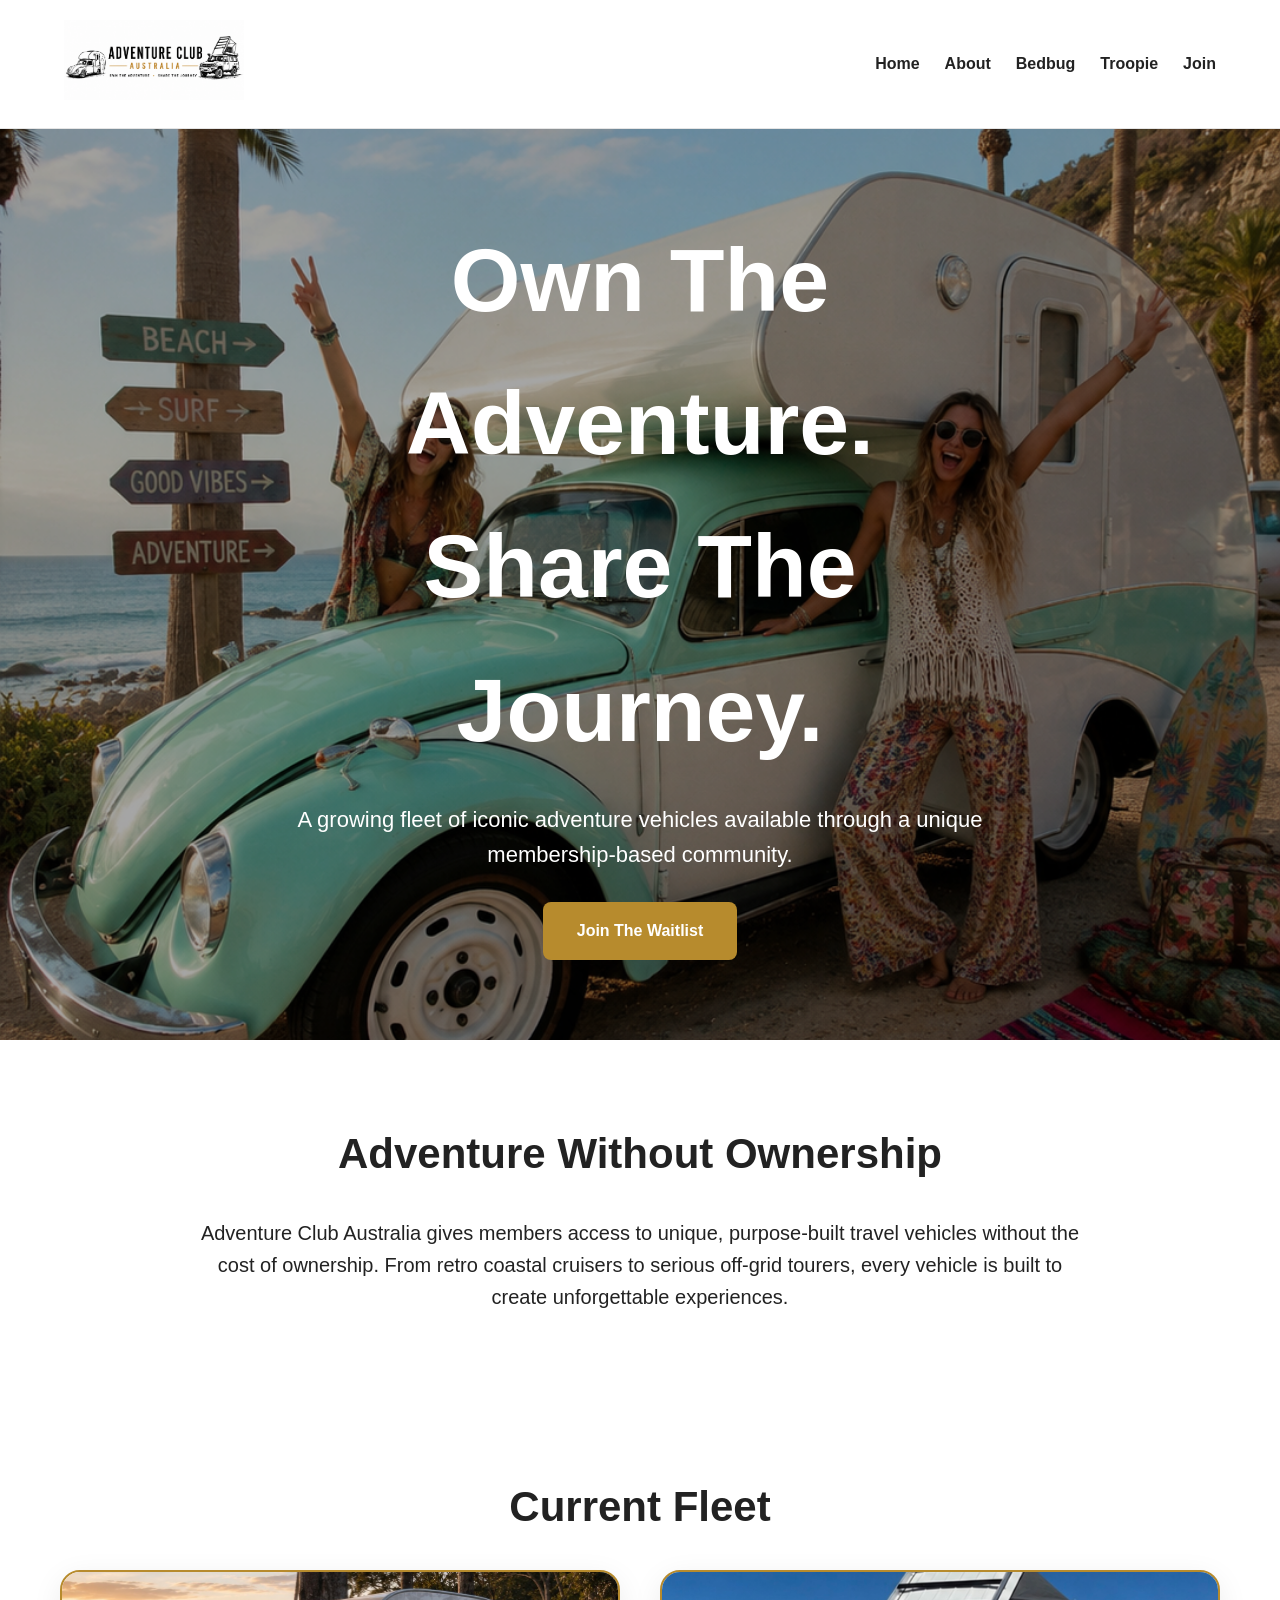
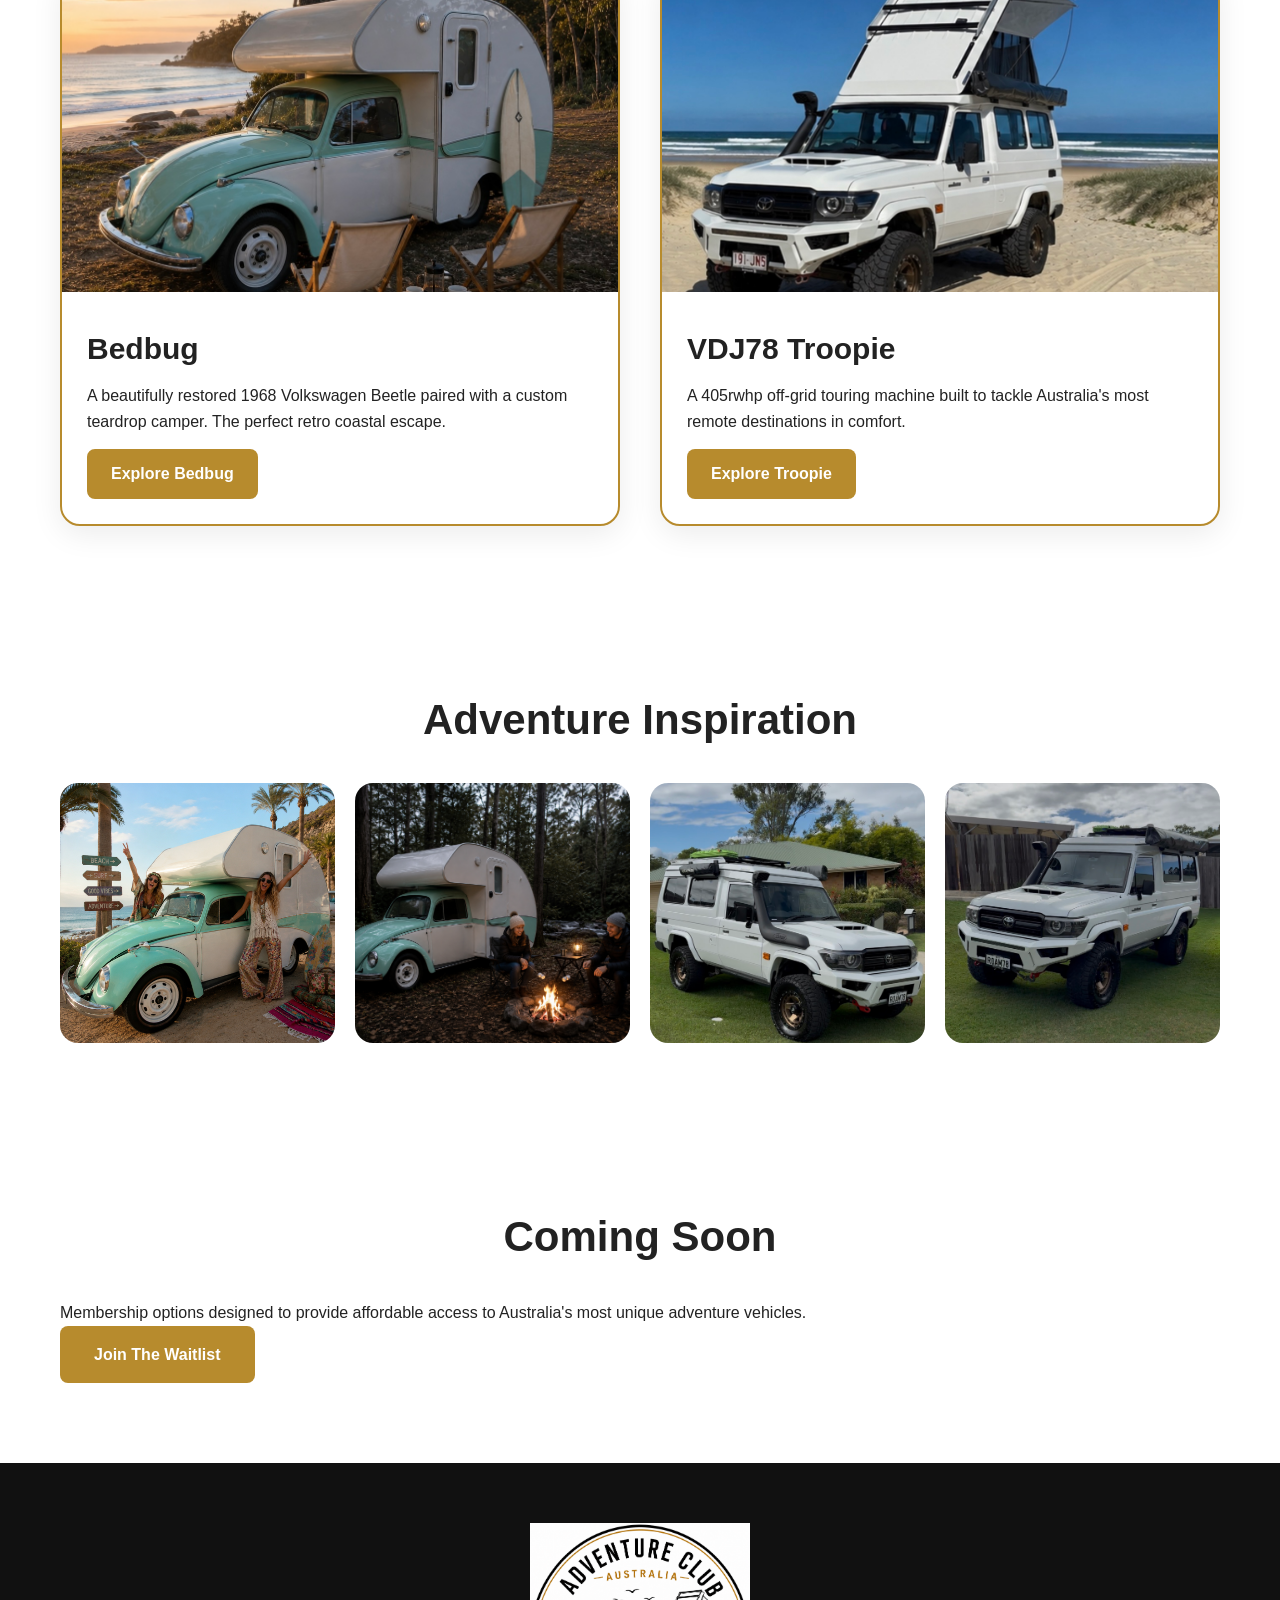
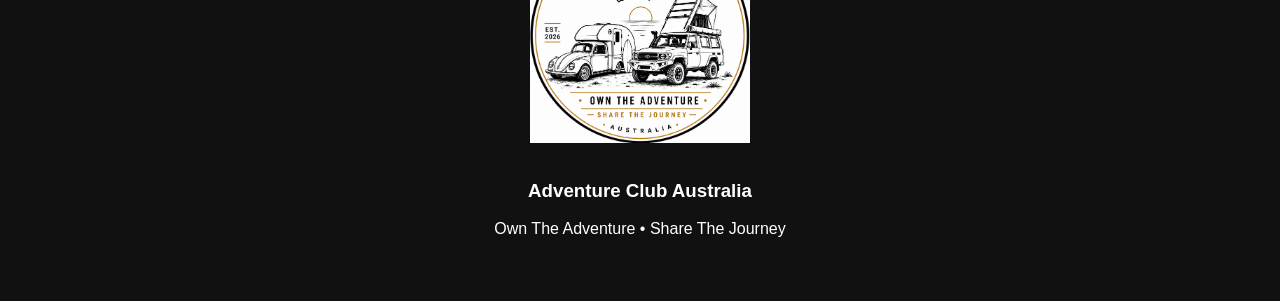
==== commit 1e6e431a: "Update index.html" ====
--- a/index.html
+++ b/index.html
@@ -17,7 +17,7 @@
 <header>
 
     <a href="index.html">
-        <img src="IMG_5790.png" alt="Adventure Club Australia" class="header-logo">
+        <img src="IMG_5791.png" alt="Adventure Club Australia" class="header-logo">
     </a>
 
     <nav>
--- a/styles.css
+++ b/styles.css
@@ -1,201 +1,375 @@
-:root{
-  --gold:#c6a15b;
-  --black:#111;
-  --cream:#f8f6f2;
-}
+/* =========================
+   ADVENTURE CLUB AUSTRALIA
+========================= */
 
 *{
-  margin:0;
-  padding:0;
-  box-sizing:border-box;
+    margin:0;
+    padding:0;
+    box-sizing:border-box;
 }
 
 body{
-  font-family:Arial, sans-serif;
-  background:var(--cream);
-  color:#222;
-}
-
-img{
-  max-width:100%;
-  display:block;
-}
+    font-family:Arial, Helvetica, sans-serif;
+    color:#222;
+    background:#ffffff;
+    line-height:1.6;
+}
+
+/* =========================
+   HEADER
+========================= */
 
 header{
-  background:white;
-  border-bottom:2px solid var(--gold);
-  position:sticky;
-  top:0;
-  z-index:999;
-}
-
-.header-inner{
-  width:90%;
-  max-width:1200px;
-  margin:auto;
-  display:flex;
-  justify-content:space-between;
-  align-items:center;
-  padding:15px 0;
-}
-
-.logo{
-  height:60px;
+    background:#fff;
+    padding:20px 5%;
+    display:flex;
+    justify-content:space-between;
+    align-items:center;
+    border-bottom:1px solid #e5e5e5;
+    position:sticky;
+    top:0;
+    z-index:1000;
+}
+
+.header-logo{
+    height:80px;
+    width:auto;
+}
+
+nav{
+    display:flex;
+    gap:25px;
 }
 
 nav a{
-  text-decoration:none;
-  color:#111;
-  margin-left:20px;
-  font-weight:700;
-}
+    text-decoration:none;
+    color:#222;
+    font-weight:600;
+    transition:0.3s;
+}
+
+nav a:hover{
+    color:#b78b2d;
+}
+
+/* =========================
+   HERO
+========================= */
 
 .hero{
-  min-height:85vh;
-  background-size:cover;
-  background-position:center;
-  display:flex;
-  align-items:center;
-  color:white;
-  position:relative;
-}
-
-.hero::before{
-  content:"";
-  position:absolute;
-  inset:0;
-  background:rgba(0,0,0,.55);
+    min-height:80vh;
+    display:flex;
+    justify-content:center;
+    align-items:center;
+    text-align:center;
+    padding:80px 20px;
+    background:linear-gradient(
+        rgba(0,0,0,0.35),
+        rgba(0,0,0,0.35)
+    ),
+    url("IMG_5712.png");
+    background-size:cover;
+    background-position:center;
+    color:white;
 }
 
 .hero-content{
-  position:relative;
-  width:90%;
-  max-width:1200px;
-  margin:auto;
+    max-width:800px;
 }
 
 .hero h1{
-  font-size:clamp(50px,8vw,100px);
-  margin-bottom:20px;
+    font-size:clamp(42px,7vw,90px);
+    margin-bottom:20px;
 }
 
 .hero p{
-  font-size:22px;
-  max-width:700px;
-}
+    font-size:22px;
+    margin-bottom:30px;
+}
+
+/* =========================
+   PAGE HERO
+========================= */
+
+.page-hero{
+    padding:100px 20px;
+    text-align:center;
+    background:#f8f8f8;
+}
+
+.page-hero h1{
+    font-size:clamp(38px,6vw,72px);
+    margin-bottom:20px;
+}
+
+.page-hero p{
+    max-width:700px;
+    margin:auto;
+    font-size:20px;
+}
+
+/* =========================
+   BUTTONS
+========================= */
 
 .btn{
-  display:inline-block;
-  margin-top:30px;
-  background:var(--gold);
-  color:black;
-  padding:15px 30px;
-  border-radius:40px;
-  text-decoration:none;
-  font-weight:700;
+    display:inline-block;
+    background:#b78b2d;
+    color:white;
+    text-decoration:none;
+    padding:16px 34px;
+    border-radius:8px;
+    font-weight:bold;
+    transition:0.3s;
+    border:none;
+    cursor:pointer;
+}
+
+.btn:hover{
+    background:#967022;
+}
+
+.btn-small{
+    display:inline-block;
+    background:#b78b2d;
+    color:white;
+    text-decoration:none;
+    padding:12px 24px;
+    border-radius:8px;
+    margin-top:15px;
+    font-weight:600;
+}
+
+/* =========================
+   CONTAINERS
+========================= */
+
+.container{
+    max-width:1200px;
+    margin:auto;
+    padding:0 20px;
 }
 
 section{
-  padding:80px 0;
-}
-
-.container{
-  width:90%;
-  max-width:1200px;
-  margin:auto;
-}
-
-.section-title{
-  text-align:center;
-  margin-bottom:50px;
-}
-
-.section-title h2{
-  font-size:50px;
-  margin-bottom:15px;
-}
-
-.cards{
-  display:grid;
-  grid-template-columns:repeat(2,1fr);
-  gap:30px;
-}
-
-.card{
-  background:white;
-  border:2px solid var(--gold);
-  border-radius:25px;
-  overflow:hidden;
-}
-
-.card img{
-  height:350px;
-  width:100%;
-  object-fit:cover;
+    padding:80px 0;
+}
+
+h2{
+    text-align:center;
+    margin-bottom:30px;
+    font-size:42px;
+}
+
+/* =========================
+   INTRO
+========================= */
+
+.intro-section p{
+    max-width:900px;
+    margin:auto;
+    text-align:center;
+    font-size:20px;
+}
+
+/* =========================
+   FLEET
+========================= */
+
+.fleet-grid{
+    display:grid;
+    grid-template-columns:repeat(auto-fit,minmax(320px,1fr));
+    gap:40px;
+}
+
+.fleet-card{
+    background:white;
+    border:2px solid #b78b2d;
+    border-radius:20px;
+    overflow:hidden;
+    box-shadow:0 8px 30px rgba(0,0,0,0.08);
+    transition:0.3s;
+}
+
+.fleet-card:hover{
+    transform:translateY(-6px);
+}
+
+.fleet-card img{
+    width:100%;
+    height:320px;
+    object-fit:cover;
 }
 
 .card-content{
-  padding:30px;
-}
-
-.card h3{
-  font-size:32px;
-  margin-bottom:15px;
-}
+    padding:25px;
+}
+
+.card-content h3{
+    margin-bottom:10px;
+    font-size:30px;
+}
+
+/* =========================
+   GALLERY
+========================= */
+
+.gallery-grid{
+    display:grid;
+    grid-template-columns:repeat(auto-fit,minmax(250px,1fr));
+    gap:20px;
+}
+
+.gallery-grid img{
+    width:100%;
+    height:260px;
+    object-fit:cover;
+    border-radius:18px;
+}
+
+/* =========================
+   GOLD BOX
+========================= */
 
 .gold-box{
-  background:white;
-  border:2px solid var(--gold);
-  border-radius:25px;
-  padding:35px;
-}
-
-.gallery{
-  display:grid;
-  grid-template-columns:repeat(3,1fr);
-  gap:20px;
-}
-
-.gallery img{
-  border-radius:20px;
-  border:2px solid var(--gold);
-  height:300px;
-  object-fit:cover;
-}
+    border:2px solid #b78b2d;
+    padding:35px;
+    border-radius:20px;
+    margin:40px 0;
+    background:#fffdf8;
+}
+
+.gold-box h3{
+    margin-bottom:15px;
+}
+
+/* =========================
+   FEATURES
+========================= */
+
+.feature-grid{
+    display:grid;
+    grid-template-columns:repeat(auto-fit,minmax(250px,1fr));
+    gap:25px;
+    margin-top:30px;
+}
+
+.feature-card{
+    background:white;
+    border:2px solid #b78b2d;
+    border-radius:20px;
+    padding:25px;
+}
+
+.feature-card h3{
+    margin-bottom:10px;
+}
+
+/* =========================
+   CONTENT
+========================= */
+
+.content-section p{
+    margin-bottom:25px;
+    font-size:18px;
+}
+
+.content-section h2{
+    text-align:left;
+}
+
+/* =========================
+   CTA
+========================= */
+
+.cta-section{
+    text-align:center;
+    background:#f7f7f7;
+}
+
+.cta-section p{
+    max-width:700px;
+    margin:20px auto;
+}
+
+/* =========================
+   FORM
+========================= */
+
+.join-form{
+    max-width:700px;
+    margin:40px auto 0;
+}
+
+.join-form input,
+.join-form textarea{
+    width:100%;
+    padding:16px;
+    margin-bottom:15px;
+    border:1px solid #ddd;
+    border-radius:8px;
+    font-size:16px;
+}
+
+.join-form button{
+    width:100%;
+}
+
+/* =========================
+   FOOTER
+========================= */
 
 footer{
-  background:#111;
-  color:white;
-  text-align:center;
-  padding:40px 20px;
-  border-top:2px solid var(--gold);
-}
-
-footer img{
-  height:70px;
-  margin:auto auto 20px;
-}
-
-@media(max-width:900px){
-
-.cards{
-grid-template-columns:1fr;
-}
-
-.gallery{
-grid-template-columns:1fr;
-}
-
-.logo{
-height:45px;
-}
-
-.hero h1{
-font-size:55px;
-}
-
-nav{
-display:none;
-}
-
-}
+    background:#111;
+    color:white;
+    text-align:center;
+    padding:60px 20px;
+}
+
+.footer-logo{
+    width:220px;
+    max-width:80%;
+    margin-bottom:25px;
+}
+
+footer h3{
+    margin-bottom:10px;
+}
+
+/* =========================
+   MOBILE
+========================= */
+
+@media(max-width:768px){
+
+    header{
+        flex-direction:column;
+        gap:20px;
+    }
+
+    nav{
+        flex-wrap:wrap;
+        justify-content:center;
+        gap:15px;
+    }
+
+    .header-logo{
+        height:65px;
+    }
+
+    h2{
+        font-size:34px;
+    }
+
+    .hero h1{
+        font-size:52px;
+    }
+
+    .hero p{
+        font-size:18px;
+    }
+
+    .fleet-card img{
+        height:250px;
+    }
+
+}
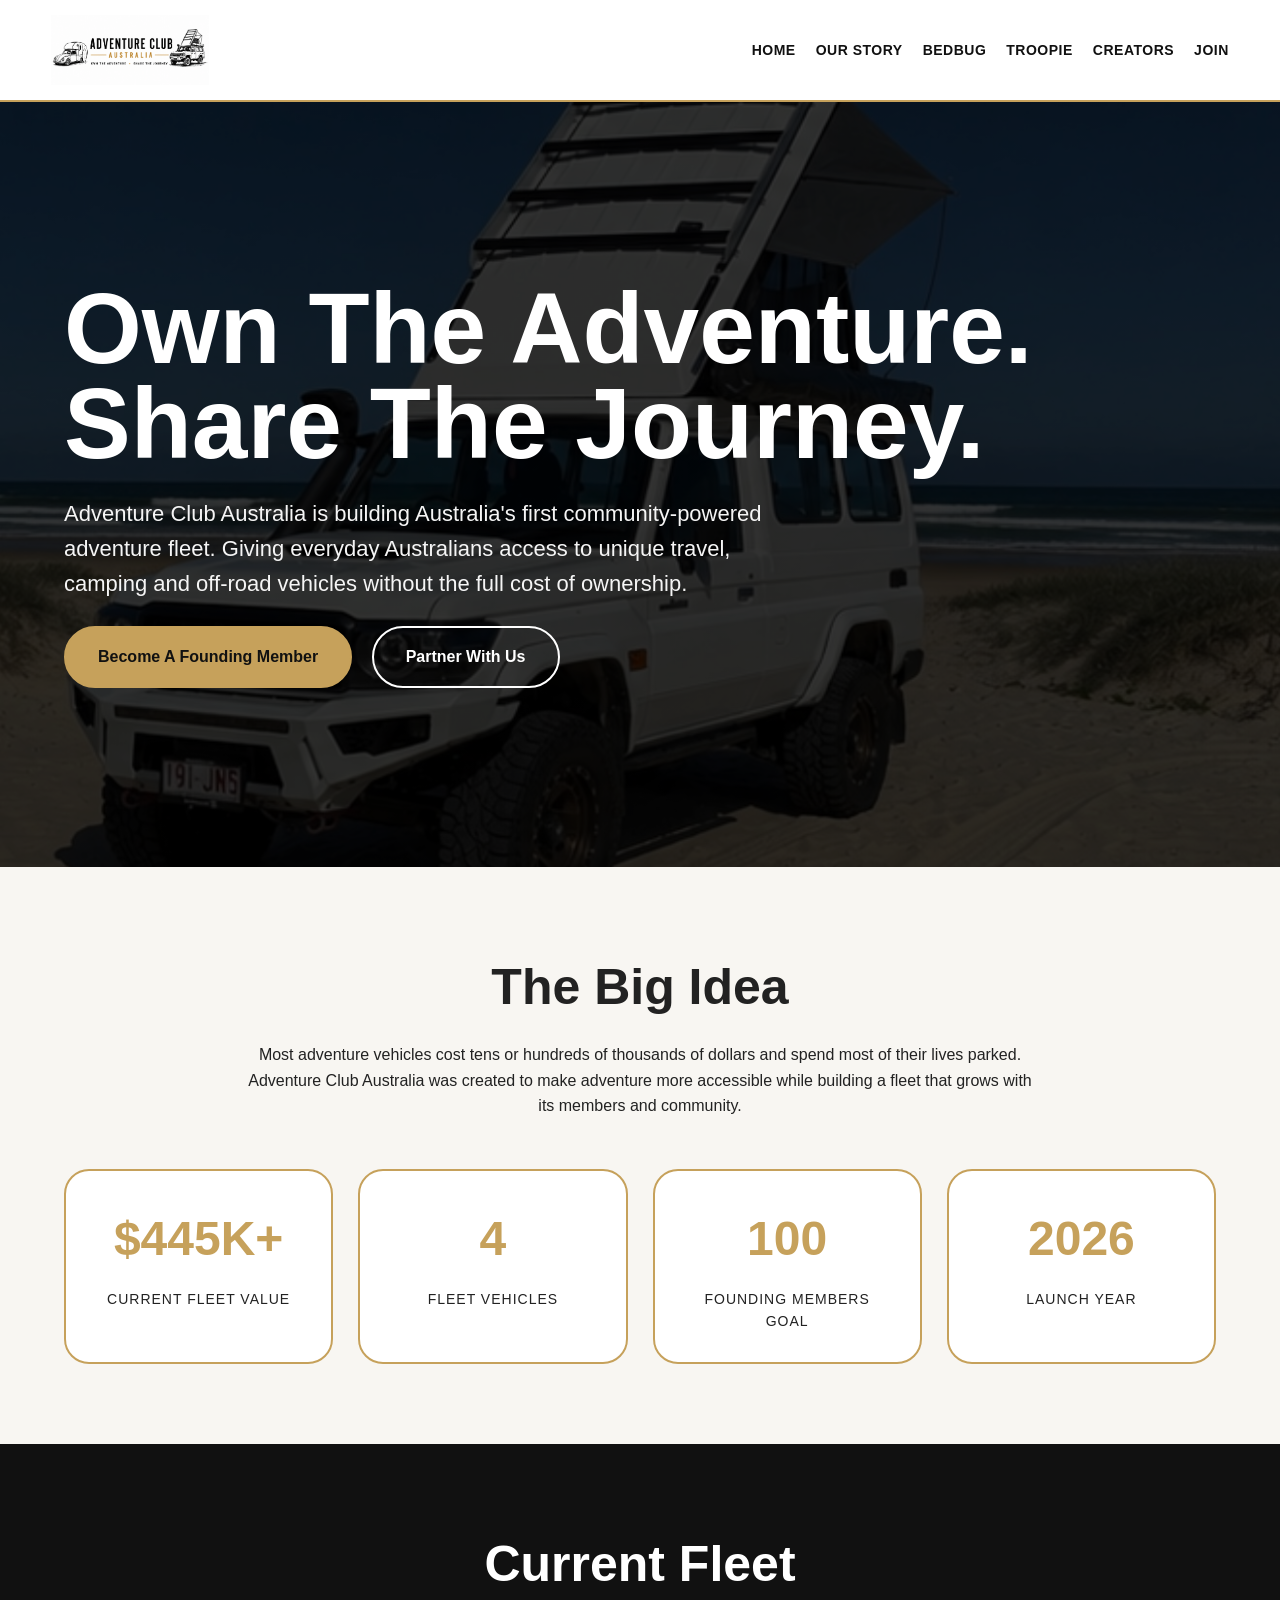
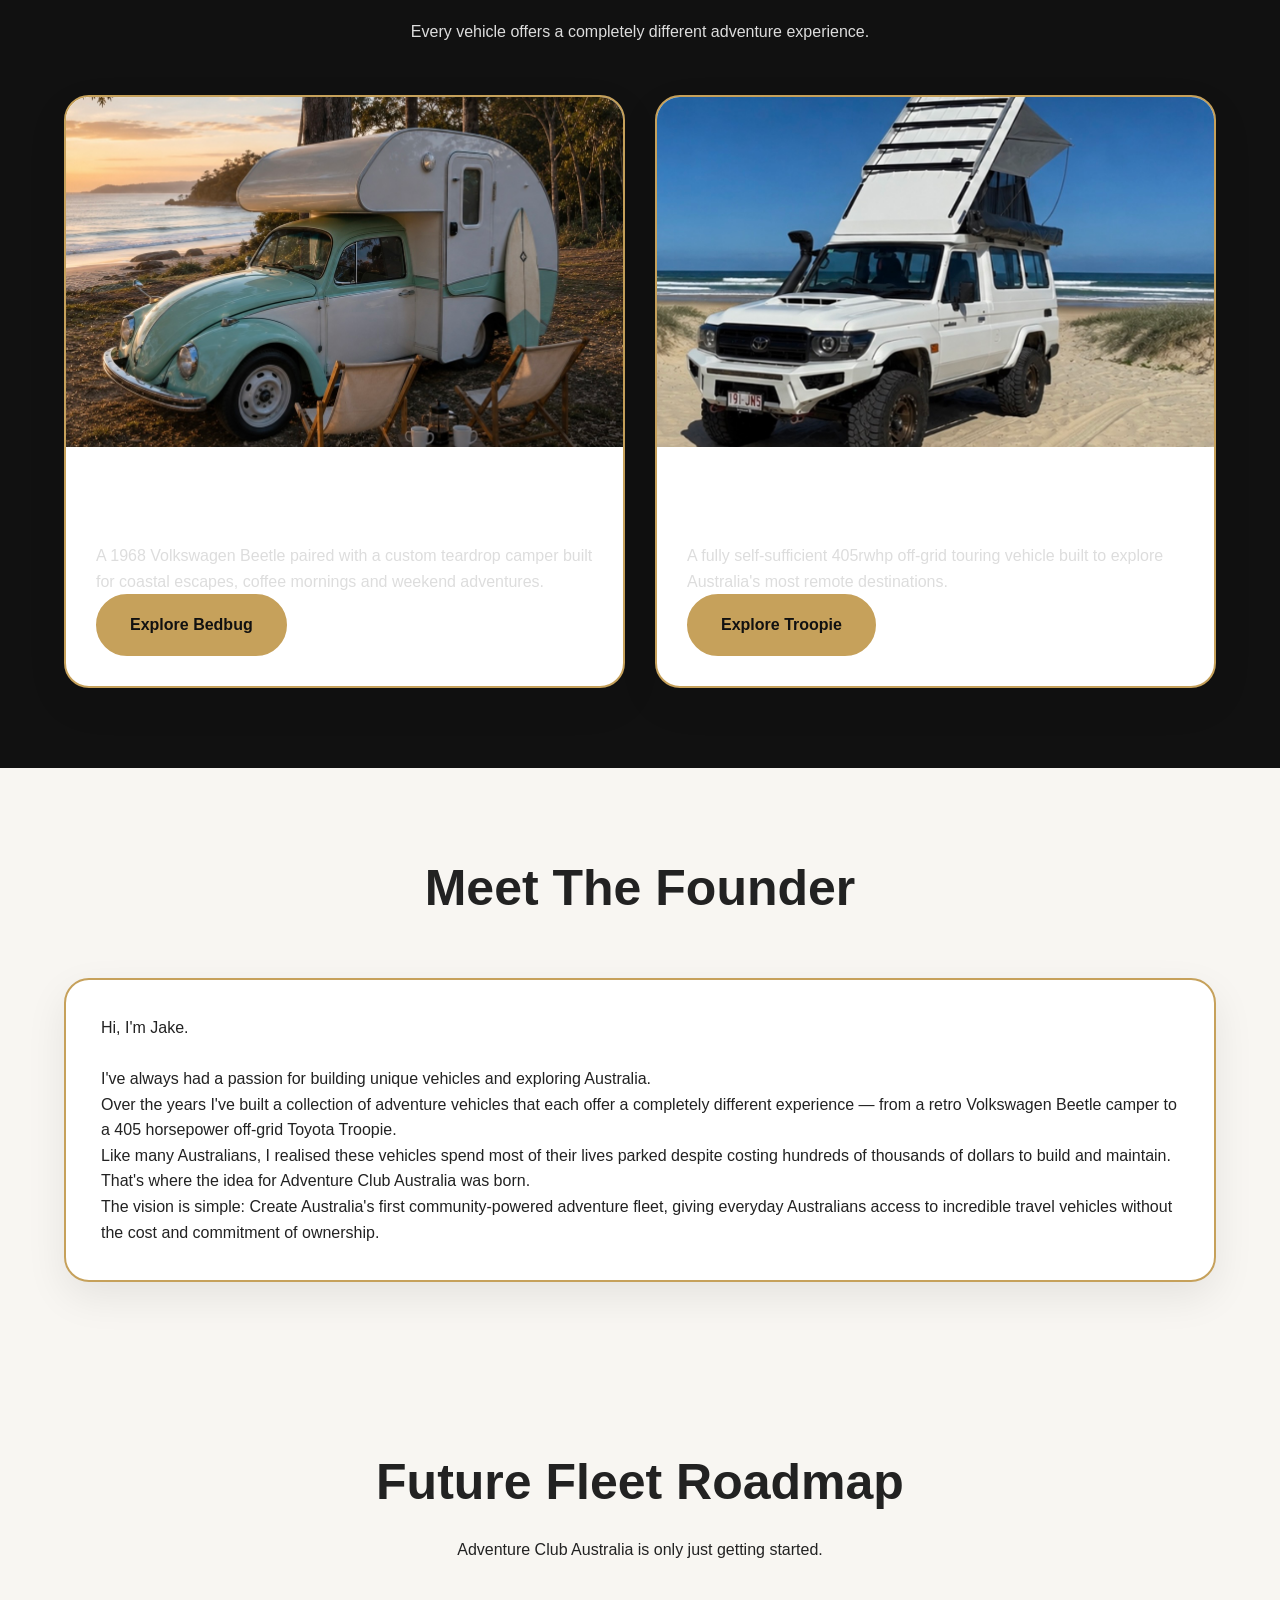
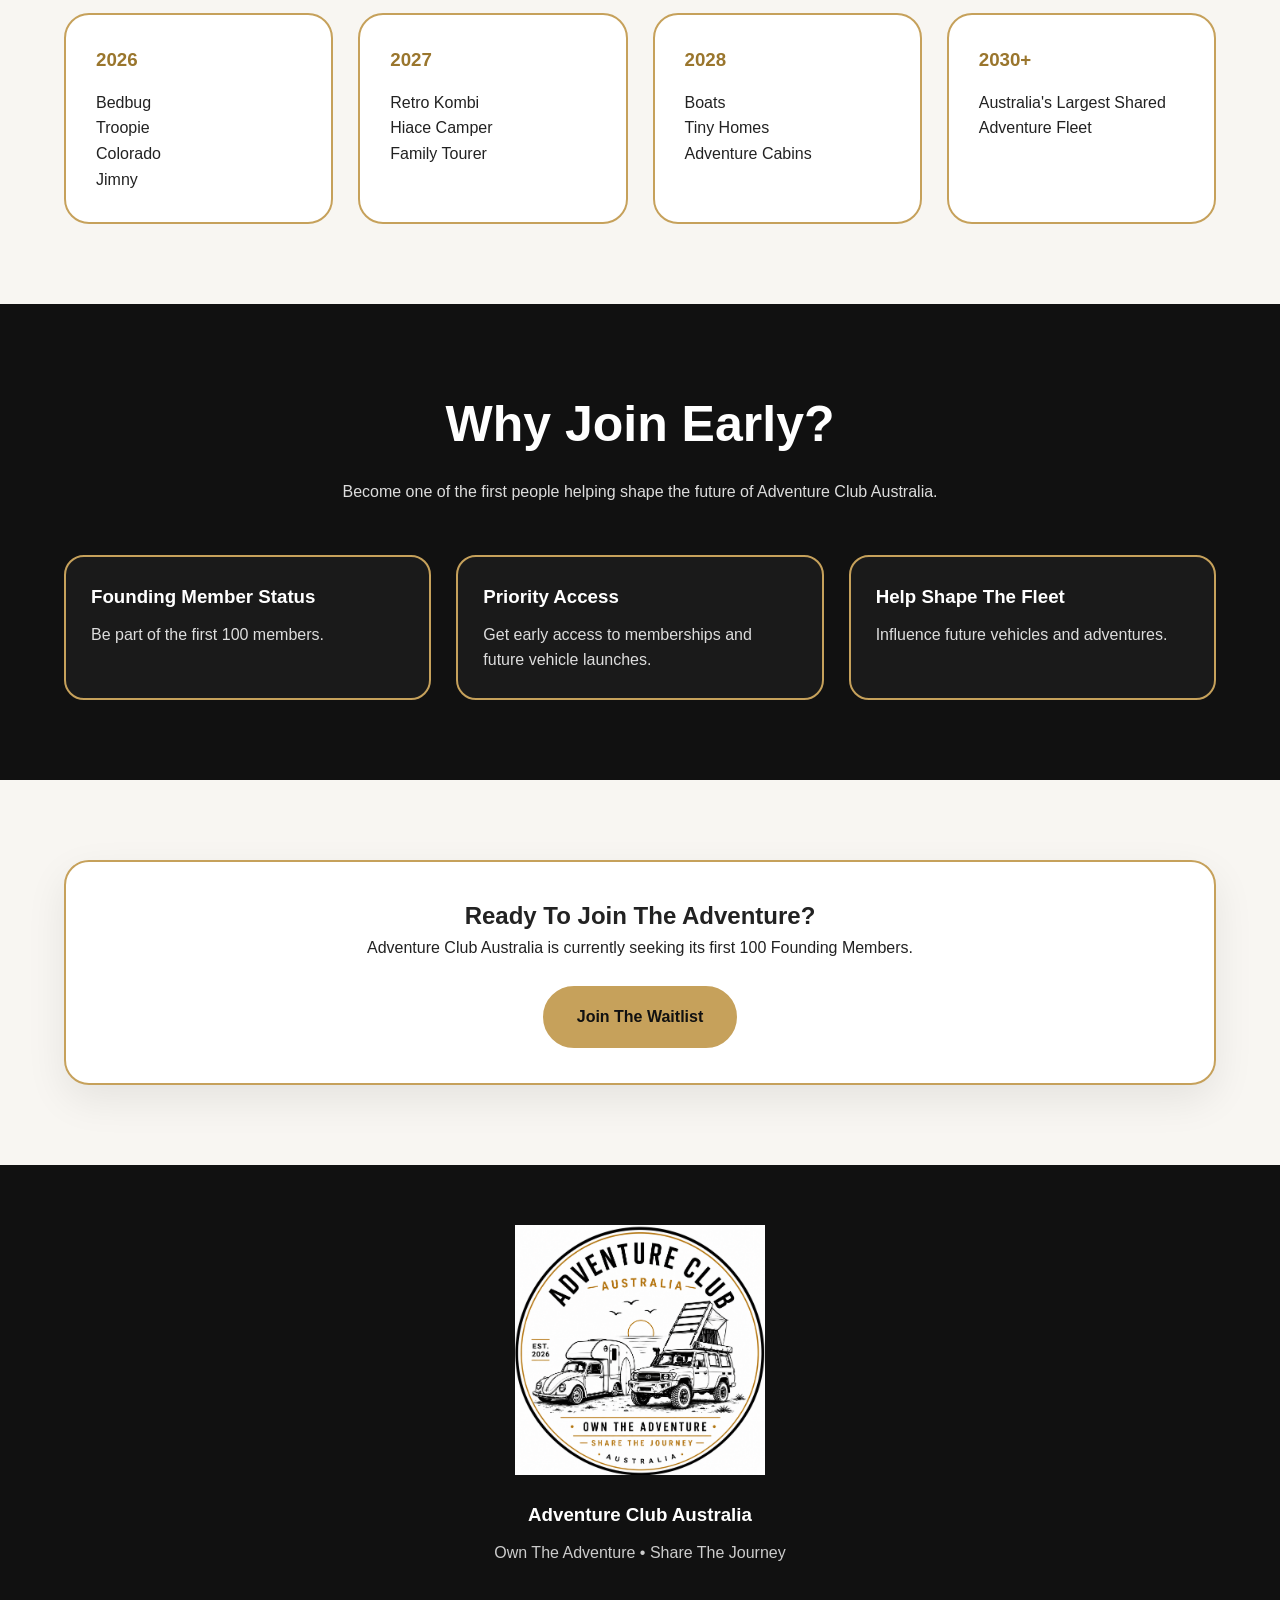
==== commit 93960587: "Update index.html" ====
--- a/index.html
+++ b/index.html
@@ -1,12 +1,17 @@
 <!DOCTYPE html>
 <html lang="en">
+
 <head>
+
 <meta charset="UTF-8">
 <meta name="viewport" content="width=device-width, initial-scale=1.0">
 
-<title>Adventure Club Australia | Own The Adventure</title>
-
-<meta name="description" content="Australia's newest adventure vehicle membership community. Own the adventure. Share the journey.">
+<title>
+Adventure Club Australia | Own The Adventure. Share The Journey.
+</title>
+
+<meta name="description"
+content="Australia's Shared Adventure Fleet. A community-powered adventure club giving members access to unique travel and camping vehicles.">
 
 <link rel="stylesheet" href="styles.css">
 
@@ -16,169 +21,453 @@
 
 <header>
 
-    <a href="index.html">
-        <img src="IMG_5791.png" alt="Adventure Club Australia" class="header-logo">
-    </a>
-
-    <nav>
-        <a href="index.html">Home</a>
-        <a href="about.html">About</a>
-        <a href="bedbug.html">Bedbug</a>
-        <a href="troopie.html">Troopie</a>
-        <a href="join.html">Join</a>
-    </nav>
+<div class="header-inner">
+
+<a href="index.html">
+<img src="IMG_5791.png"
+alt="Adventure Club Australia"
+class="header-logo">
+</a>
+
+<nav>
+
+<a href="index.html">Home</a>
+<a href="about.html">Our Story</a>
+<a href="bedbug.html">Bedbug</a>
+<a href="troopie.html">Troopie</a>
+<a href="creators.html">Creators</a>
+<a href="join.html">Join</a>
+
+</nav>
+
+</div>
 
 </header>
 
-<section class="hero">
-
-    <div class="hero-content">
-
-        <h1>
-            Own The Adventure.<br>
-            Share The Journey.
-        </h1>
-
-        <p>
-            A growing fleet of iconic adventure vehicles available
-            through a unique membership-based community.
-        </p>
-
-        <a href="join.html" class="btn">
-            Join The Waitlist
-        </a>
-
-    </div>
-
-</section>
-
-<section class="intro-section">
-
-    <div class="container">
-
-        <h2>Adventure Without Ownership</h2>
-
-        <p>
-            Adventure Club Australia gives members access to unique,
-            purpose-built travel vehicles without the cost of ownership.
-            From retro coastal cruisers to serious off-grid tourers,
-            every vehicle is built to create unforgettable experiences.
-        </p>
-
-    </div>
-
-</section>
-
-<section class="fleet-section">
-
-    <div class="container">
-
-        <h2>Current Fleet</h2>
-
-        <div class="fleet-grid">
-
-            <div class="fleet-card">
-
-                <img src="IMG_5771.jpeg" alt="Bedbug VW Beetle Camper">
-
-                <div class="card-content">
-
-                    <h3>Bedbug</h3>
-
-                    <p>
-                        A beautifully restored 1968 Volkswagen Beetle
-                        paired with a custom teardrop camper. The perfect
-                        retro coastal escape.
-                    </p>
-
-                    <a href="bedbug.html" class="btn-small">
-                        Explore Bedbug
-                    </a>
-
-                </div>
-
-            </div>
-
-            <div class="fleet-card">
-
-                <img src="IMG_5772.jpeg" alt="VDJ78 Troopie">
-
-                <div class="card-content">
-
-                    <h3>VDJ78 Troopie</h3>
-
-                    <p>
-                        A 405rwhp off-grid touring machine built to
-                        tackle Australia's most remote destinations
-                        in comfort.
-                    </p>
-
-                    <a href="troopie.html" class="btn-small">
-                        Explore Troopie
-                    </a>
-
-                </div>
-
-            </div>
-
-        </div>
-
-    </div>
-
-</section>
-
-<section class="gallery-section">
-
-    <div class="container">
-
-        <h2>Adventure Inspiration</h2>
-
-        <div class="gallery-grid">
-
-            <img src="IMG_5712.png" alt="Bedbug Beach Adventure">
-
-            <img src="IMG_5714.png" alt="Bedbug Campfire">
-
-            <img src="IMG_5793.jpeg" alt="Troopie Adventure">
-
-            <img src="IMG_5794.jpeg" alt="Troopie Touring">
-
-        </div>
-
-    </div>
-
-</section>
-
-<section class="membership-section">
-
-    <div class="container">
-
-        <h2>Coming Soon</h2>
-
-        <p>
-            Membership options designed to provide affordable access
-            to Australia's most unique adventure vehicles.
-        </p>
-
-        <a href="join.html" class="btn">
-            Join The Waitlist
-        </a>
-
-    </div>
+<section class="hero"
+style="
+background:
+linear-gradient(
+rgba(0,0,0,0.55),
+rgba(0,0,0,0.55)
+),
+url('IMG_5772.jpeg');
+background-size:cover;
+background-position:center;
+">
+
+<div class="hero-content">
+
+<h1>
+Own The Adventure.<br>
+Share The Journey.
+</h1>
+
+<p>
+Adventure Club Australia is building Australia's first
+community-powered adventure fleet.
+
+Giving everyday Australians access to unique travel,
+camping and off-road vehicles without the full cost
+of ownership.
+</p>
+
+<a href="join.html" class="btn">
+Become A Founding Member
+</a>
+
+<a href="creators.html" class="btn-secondary">
+Partner With Us
+</a>
+
+</div>
+
+</section>
+
+<section>
+
+<div class="container">
+
+<div class="section-title">
+
+<h2>
+The Big Idea
+</h2>
+
+<p>
+Most adventure vehicles cost tens or hundreds of thousands
+of dollars and spend most of their lives parked.
+
+Adventure Club Australia was created to make adventure
+more accessible while building a fleet that grows with
+its members and community.
+</p>
+
+</div>
+
+<div class="stats-grid">
+
+<div class="stat-box">
+
+<div class="stat-number">
+$445K+
+</div>
+
+<div class="stat-title">
+Current Fleet Value
+</div>
+
+</div>
+
+<div class="stat-box">
+
+<div class="stat-number">
+4
+</div>
+
+<div class="stat-title">
+Fleet Vehicles
+</div>
+
+</div>
+
+<div class="stat-box">
+
+<div class="stat-number">
+100
+</div>
+
+<div class="stat-title">
+Founding Members Goal
+</div>
+
+</div>
+
+<div class="stat-box">
+
+<div class="stat-number">
+2026
+</div>
+
+<div class="stat-title">
+Launch Year
+</div>
+
+</div>
+
+</div>
+
+</div>
+
+</section>
+
+<section class="dark-section">
+
+<div class="container">
+
+<div class="section-title">
+
+<h2>
+Current Fleet
+</h2>
+
+<p>
+Every vehicle offers a completely different adventure experience.
+</p>
+
+</div>
+
+<div class="cards">
+
+<div class="card">
+
+<img src="IMG_5771.jpeg"
+alt="Bedbug">
+
+<div class="card-content">
+
+<h3>
+Bedbug
+</h3>
+
+<p>
+A 1968 Volkswagen Beetle paired with a custom teardrop
+camper built for coastal escapes, coffee mornings and
+weekend adventures.
+</p>
+
+<a href="bedbug.html"
+class="btn">
+Explore Bedbug
+</a>
+
+</div>
+
+</div>
+
+<div class="card">
+
+<img src="IMG_5772.jpeg"
+alt="Troopie">
+
+<div class="card-content">
+
+<h3>
+VDJ78 Troopie
+</h3>
+
+<p>
+A fully self-sufficient 405rwhp off-grid touring vehicle
+built to explore Australia's most remote destinations.
+</p>
+
+<a href="troopie.html"
+class="btn">
+Explore Troopie
+</a>
+
+</div>
+
+</div>
+
+</div>
+
+</div>
+
+</section>
+
+<section>
+
+<div class="container">
+
+<div class="section-title">
+
+<h2>
+Meet The Founder
+</h2>
+
+</div>
+
+<div class="gold-box">
+
+<p>
+Hi, I'm Jake.
+</p>
+
+<br>
+
+<p>
+I've always had a passion for building unique vehicles and
+exploring Australia.
+</p>
+
+<p>
+Over the years I've built a collection of adventure vehicles
+that each offer a completely different experience — from a
+retro Volkswagen Beetle camper to a 405 horsepower
+off-grid Toyota Troopie.
+</p>
+
+<p>
+Like many Australians, I realised these vehicles spend most
+of their lives parked despite costing hundreds of thousands
+of dollars to build and maintain.
+</p>
+
+<p>
+That's where the idea for Adventure Club Australia was born.
+</p>
+
+<p>
+The vision is simple:
+Create Australia's first community-powered adventure fleet,
+giving everyday Australians access to incredible travel
+vehicles without the cost and commitment of ownership.
+</p>
+
+</div>
+
+</div>
+
+</section>
+
+<section>
+
+<div class="container">
+
+<div class="section-title">
+
+<h2>
+Future Fleet Roadmap
+</h2>
+
+<p>
+Adventure Club Australia is only just getting started.
+</p>
+
+</div>
+
+<div class="roadmap">
+
+<div class="roadmap-item">
+
+<h3>2026</h3>
+
+<p>
+Bedbug<br>
+Troopie<br>
+Colorado<br>
+Jimny
+</p>
+
+</div>
+
+<div class="roadmap-item">
+
+<h3>2027</h3>
+
+<p>
+Retro Kombi<br>
+Hiace Camper<br>
+Family Tourer
+</p>
+
+</div>
+
+<div class="roadmap-item">
+
+<h3>2028</h3>
+
+<p>
+Boats<br>
+Tiny Homes<br>
+Adventure Cabins
+</p>
+
+</div>
+
+<div class="roadmap-item">
+
+<h3>2030+</h3>
+
+<p>
+Australia's Largest Shared Adventure Fleet
+</p>
+
+</div>
+
+</div>
+
+</div>
+
+</section>
+
+<section class="dark-section">
+
+<div class="container">
+
+<div class="section-title">
+
+<h2>
+Why Join Early?
+</h2>
+
+<p>
+Become one of the first people helping shape the future
+of Adventure Club Australia.
+</p>
+
+</div>
+
+<div class="feature-grid">
+
+<div class="feature-card">
+
+<h3>
+Founding Member Status
+</h3>
+
+<p>
+Be part of the first 100 members.
+</p>
+
+</div>
+
+<div class="feature-card">
+
+<h3>
+Priority Access
+</h3>
+
+<p>
+Get early access to memberships and future vehicle launches.
+</p>
+
+</div>
+
+<div class="feature-card">
+
+<h3>
+Help Shape The Fleet
+</h3>
+
+<p>
+Influence future vehicles and adventures.
+</p>
+
+</div>
+
+</div>
+
+</div>
+
+</section>
+
+<section>
+
+<div class="container">
+
+<div class="gold-box"
+style="text-align:center;">
+
+<h2>
+Ready To Join The Adventure?
+</h2>
+
+<p>
+Adventure Club Australia is currently seeking its first
+100 Founding Members.
+</p>
+
+<br>
+
+<a href="join.html"
+class="btn">
+Join The Waitlist
+</a>
+
+</div>
+
+</div>
 
 </section>
 
 <footer>
 
-    <img src="IMG_5785.png" alt="Adventure Club Australia" class="footer-logo">
-
-    <h3>Adventure Club Australia</h3>
-
-    <p>
-        Own The Adventure • Share The Journey
-    </p>
+<img src="IMG_5785.png"
+alt="Adventure Club Australia"
+class="footer-logo">
+
+<h3>
+Adventure Club Australia
+</h3>
+
+<p>
+Own The Adventure • Share The Journey
+</p>
 
 </footer>
 
 </body>
+
 </html>
--- a/styles.css
+++ b/styles.css
@@ -1,6 +1,15 @@
-/* =========================
+/* ==========================
    ADVENTURE CLUB AUSTRALIA
-========================= */
+========================== */
+
+:root{
+    --gold:#c6a15b;
+    --dark-gold:#9a762d;
+    --black:#111111;
+    --cream:#f8f6f2;
+    --white:#ffffff;
+    --grey:#666666;
+}
 
 *{
     margin:0;
@@ -8,315 +17,354 @@
     box-sizing:border-box;
 }
 
+html{
+    scroll-behavior:smooth;
+}
+
 body{
     font-family:Arial, Helvetica, sans-serif;
+    background:var(--cream);
     color:#222;
-    background:#ffffff;
     line-height:1.6;
 }
 
-/* =========================
+img{
+    max-width:100%;
+    display:block;
+}
+
+a{
+    text-decoration:none;
+}
+
+/* ==========================
    HEADER
-========================= */
+========================== */
 
 header{
-    background:#fff;
-    padding:20px 5%;
+    background:white;
+    border-bottom:2px solid var(--gold);
+    position:sticky;
+    top:0;
+    z-index:999;
+}
+
+.header-inner{
+    width:92%;
+    max-width:1200px;
+    margin:auto;
     display:flex;
     justify-content:space-between;
     align-items:center;
-    border-bottom:1px solid #e5e5e5;
-    position:sticky;
-    top:0;
-    z-index:1000;
+    padding:15px 0;
 }
 
 .header-logo{
-    height:80px;
+    height:70px;
     width:auto;
 }
 
 nav{
     display:flex;
-    gap:25px;
+    gap:20px;
 }
 
 nav a{
-    text-decoration:none;
-    color:#222;
-    font-weight:600;
-    transition:0.3s;
+    color:#111;
+    font-weight:700;
+    text-transform:uppercase;
+    font-size:14px;
+    letter-spacing:0.5px;
 }
 
 nav a:hover{
-    color:#b78b2d;
-}
-
-/* =========================
-   HERO
-========================= */
+    color:var(--dark-gold);
+}
+
+/* ==========================
+   HERO SECTION
+========================== */
 
 .hero{
-    min-height:80vh;
+    min-height:85vh;
     display:flex;
-    justify-content:center;
     align-items:center;
-    text-align:center;
-    padding:80px 20px;
-    background:linear-gradient(
-        rgba(0,0,0,0.35),
-        rgba(0,0,0,0.35)
-    ),
-    url("IMG_5712.png");
+    position:relative;
     background-size:cover;
     background-position:center;
     color:white;
 }
 
+.hero::before{
+    content:"";
+    position:absolute;
+    inset:0;
+    background:rgba(0,0,0,0.55);
+}
+
 .hero-content{
-    max-width:800px;
+    position:relative;
+    width:90%;
+    max-width:1200px;
+    margin:auto;
 }
 
 .hero h1{
-    font-size:clamp(42px,7vw,90px);
-    margin-bottom:20px;
+    font-size:clamp(48px,8vw,100px);
+    line-height:0.95;
+    margin-bottom:25px;
 }
 
 .hero p{
     font-size:22px;
-    margin-bottom:30px;
-}
-
-/* =========================
-   PAGE HERO
-========================= */
-
-.page-hero{
-    padding:100px 20px;
+    max-width:750px;
+    margin-bottom:25px;
+    color:#f5f5f5;
+}
+
+/* ==========================
+   BUTTONS
+========================== */
+
+.btn{
+    display:inline-block;
+    background:var(--gold);
+    color:#111;
+    padding:16px 32px;
+    border-radius:50px;
+    font-weight:700;
+    border:2px solid var(--gold);
+    transition:0.3s;
+}
+
+.btn:hover{
+    transform:translateY(-3px);
+}
+
+.btn-secondary{
+    display:inline-block;
+    background:transparent;
+    color:white;
+    padding:16px 32px;
+    border-radius:50px;
+    font-weight:700;
+    border:2px solid white;
+    margin-left:15px;
+}
+
+/* ==========================
+   GENERAL SECTIONS
+========================== */
+
+section{
+    padding:80px 0;
+}
+
+.container{
+    width:90%;
+    max-width:1200px;
+    margin:auto;
+}
+
+.section-title{
     text-align:center;
-    background:#f8f8f8;
-}
-
-.page-hero h1{
-    font-size:clamp(38px,6vw,72px);
-    margin-bottom:20px;
-}
-
-.page-hero p{
+    margin-bottom:50px;
+}
+
+.section-title h2{
+    font-size:50px;
+    margin-bottom:15px;
+}
+
+.section-title p{
+    max-width:800px;
+    margin:auto;
+}
+
+/* ==========================
+   GOLD BOXES
+========================== */
+
+.gold-box{
+    background:white;
+    border:2px solid var(--gold);
+    border-radius:25px;
+    padding:35px;
+    box-shadow:0 15px 40px rgba(0,0,0,0.08);
+}
+
+/* ==========================
+   CARDS
+========================== */
+
+.cards{
+    display:grid;
+    grid-template-columns:repeat(2,1fr);
+    gap:30px;
+}
+
+.card{
+    background:white;
+    border:2px solid var(--gold);
+    border-radius:25px;
+    overflow:hidden;
+    box-shadow:0 15px 40px rgba(0,0,0,0.08);
+}
+
+.card img{
+    width:100%;
+    height:350px;
+    object-fit:cover;
+}
+
+.card-content{
+    padding:30px;
+}
+
+.card h3{
+    margin-bottom:15px;
+    font-size:32px;
+}
+
+/* ==========================
+   STATS COUNTERS
+========================== */
+
+.stats-grid{
+    display:grid;
+    grid-template-columns:repeat(4,1fr);
+    gap:25px;
+}
+
+.stat-box{
+    background:white;
+    border:2px solid var(--gold);
+    border-radius:25px;
+    padding:30px;
+    text-align:center;
+}
+
+.stat-number{
+    font-size:48px;
+    font-weight:800;
+    color:var(--gold);
+}
+
+.stat-title{
+    font-size:14px;
+    text-transform:uppercase;
+    letter-spacing:1px;
+    margin-top:10px;
+}
+
+/* ==========================
+   ROADMAP
+========================== */
+
+.roadmap{
+    display:grid;
+    grid-template-columns:repeat(4,1fr);
+    gap:25px;
+}
+
+.roadmap-item{
+    background:white;
+    border:2px solid var(--gold);
+    border-radius:25px;
+    padding:30px;
+}
+
+.roadmap-item h3{
+    color:var(--dark-gold);
+    margin-bottom:15px;
+}
+
+/* ==========================
+   FEATURE GRID
+========================== */
+
+.feature-grid{
+    display:grid;
+    grid-template-columns:repeat(3,1fr);
+    gap:25px;
+}
+
+.feature-card{
+    background:white;
+    border:2px solid var(--gold);
+    border-radius:20px;
+    padding:25px;
+}
+
+.feature-card h3{
+    margin-bottom:10px;
+}
+
+/* ==========================
+   GALLERY
+========================== */
+
+.gallery-grid{
+    display:grid;
+    grid-template-columns:repeat(3,1fr);
+    gap:20px;
+}
+
+.gallery-grid img{
+    height:300px;
+    width:100%;
+    object-fit:cover;
+    border-radius:20px;
+    border:2px solid var(--gold);
+}
+
+/* ==========================
+   FORMS
+========================== */
+
+.join-form{
     max-width:700px;
     margin:auto;
-    font-size:20px;
-}
-
-/* =========================
-   BUTTONS
-========================= */
-
-.btn{
-    display:inline-block;
-    background:#b78b2d;
-    color:white;
-    text-decoration:none;
-    padding:16px 34px;
-    border-radius:8px;
-    font-weight:bold;
-    transition:0.3s;
-    border:none;
-    cursor:pointer;
-}
-
-.btn:hover{
-    background:#967022;
-}
-
-.btn-small{
-    display:inline-block;
-    background:#b78b2d;
-    color:white;
-    text-decoration:none;
-    padding:12px 24px;
-    border-radius:8px;
-    margin-top:15px;
-    font-weight:600;
-}
-
-/* =========================
-   CONTAINERS
-========================= */
-
-.container{
-    max-width:1200px;
-    margin:auto;
-    padding:0 20px;
-}
-
-section{
-    padding:80px 0;
-}
-
-h2{
-    text-align:center;
-    margin-bottom:30px;
-    font-size:42px;
-}
-
-/* =========================
-   INTRO
-========================= */
-
-.intro-section p{
-    max-width:900px;
-    margin:auto;
-    text-align:center;
-    font-size:20px;
-}
-
-/* =========================
-   FLEET
-========================= */
-
-.fleet-grid{
-    display:grid;
-    grid-template-columns:repeat(auto-fit,minmax(320px,1fr));
-    gap:40px;
-}
-
-.fleet-card{
-    background:white;
-    border:2px solid #b78b2d;
-    border-radius:20px;
-    overflow:hidden;
-    box-shadow:0 8px 30px rgba(0,0,0,0.08);
-    transition:0.3s;
-}
-
-.fleet-card:hover{
-    transform:translateY(-6px);
-}
-
-.fleet-card img{
-    width:100%;
-    height:320px;
-    object-fit:cover;
-}
-
-.card-content{
-    padding:25px;
-}
-
-.card-content h3{
-    margin-bottom:10px;
-    font-size:30px;
-}
-
-/* =========================
-   GALLERY
-========================= */
-
-.gallery-grid{
-    display:grid;
-    grid-template-columns:repeat(auto-fit,minmax(250px,1fr));
-    gap:20px;
-}
-
-.gallery-grid img{
-    width:100%;
-    height:260px;
-    object-fit:cover;
-    border-radius:18px;
-}
-
-/* =========================
-   GOLD BOX
-========================= */
-
-.gold-box{
-    border:2px solid #b78b2d;
-    padding:35px;
-    border-radius:20px;
-    margin:40px 0;
-    background:#fffdf8;
-}
-
-.gold-box h3{
-    margin-bottom:15px;
-}
-
-/* =========================
-   FEATURES
-========================= */
-
-.feature-grid{
-    display:grid;
-    grid-template-columns:repeat(auto-fit,minmax(250px,1fr));
-    gap:25px;
-    margin-top:30px;
-}
-
-.feature-card{
-    background:white;
-    border:2px solid #b78b2d;
-    border-radius:20px;
-    padding:25px;
-}
-
-.feature-card h3{
-    margin-bottom:10px;
-}
-
-/* =========================
-   CONTENT
-========================= */
-
-.content-section p{
-    margin-bottom:25px;
-    font-size:18px;
-}
-
-.content-section h2{
-    text-align:left;
-}
-
-/* =========================
-   CTA
-========================= */
-
-.cta-section{
-    text-align:center;
-    background:#f7f7f7;
-}
-
-.cta-section p{
-    max-width:700px;
-    margin:20px auto;
-}
-
-/* =========================
-   FORM
-========================= */
-
-.join-form{
-    max-width:700px;
-    margin:40px auto 0;
 }
 
 .join-form input,
-.join-form textarea{
+.join-form textarea,
+.join-form select{
     width:100%;
     padding:16px;
     margin-bottom:15px;
+    border-radius:10px;
     border:1px solid #ddd;
-    border-radius:8px;
     font-size:16px;
 }
 
 .join-form button{
     width:100%;
-}
-
-/* =========================
+    border:none;
+}
+
+/* ==========================
+   DARK SECTION
+========================== */
+
+.dark-section{
+    background:#111;
+    color:white;
+}
+
+.dark-section p{
+    color:#ddd;
+}
+
+.dark-section .gold-box,
+.dark-section .feature-card,
+.dark-section .stat-box{
+    background:rgba(255,255,255,0.04);
+}
+
+/* ==========================
    FOOTER
-========================= */
+========================== */
 
 footer{
     background:#111;
@@ -326,50 +374,56 @@
 }
 
 .footer-logo{
-    width:220px;
+    width:250px;
     max-width:80%;
-    margin-bottom:25px;
+    margin:0 auto 25px;
 }
 
 footer h3{
     margin-bottom:10px;
 }
 
-/* =========================
+footer p{
+    color:#ccc;
+}
+
+/* ==========================
    MOBILE
-========================= */
-
-@media(max-width:768px){
-
-    header{
+========================== */
+
+@media(max-width:900px){
+
+    .header-inner{
         flex-direction:column;
-        gap:20px;
     }
 
     nav{
         flex-wrap:wrap;
         justify-content:center;
-        gap:15px;
-    }
-
-    .header-logo{
-        height:65px;
-    }
-
-    h2{
-        font-size:34px;
+    }
+
+    .cards,
+    .stats-grid,
+    .roadmap,
+    .feature-grid,
+    .gallery-grid{
+        grid-template-columns:1fr;
     }
 
     .hero h1{
-        font-size:52px;
+        font-size:56px;
     }
 
     .hero p{
         font-size:18px;
     }
 
-    .fleet-card img{
-        height:250px;
-    }
-
-}
+    .btn,
+    .btn-secondary{
+        display:block;
+        width:100%;
+        text-align:center;
+        margin:10px 0;
+    }
+
+}
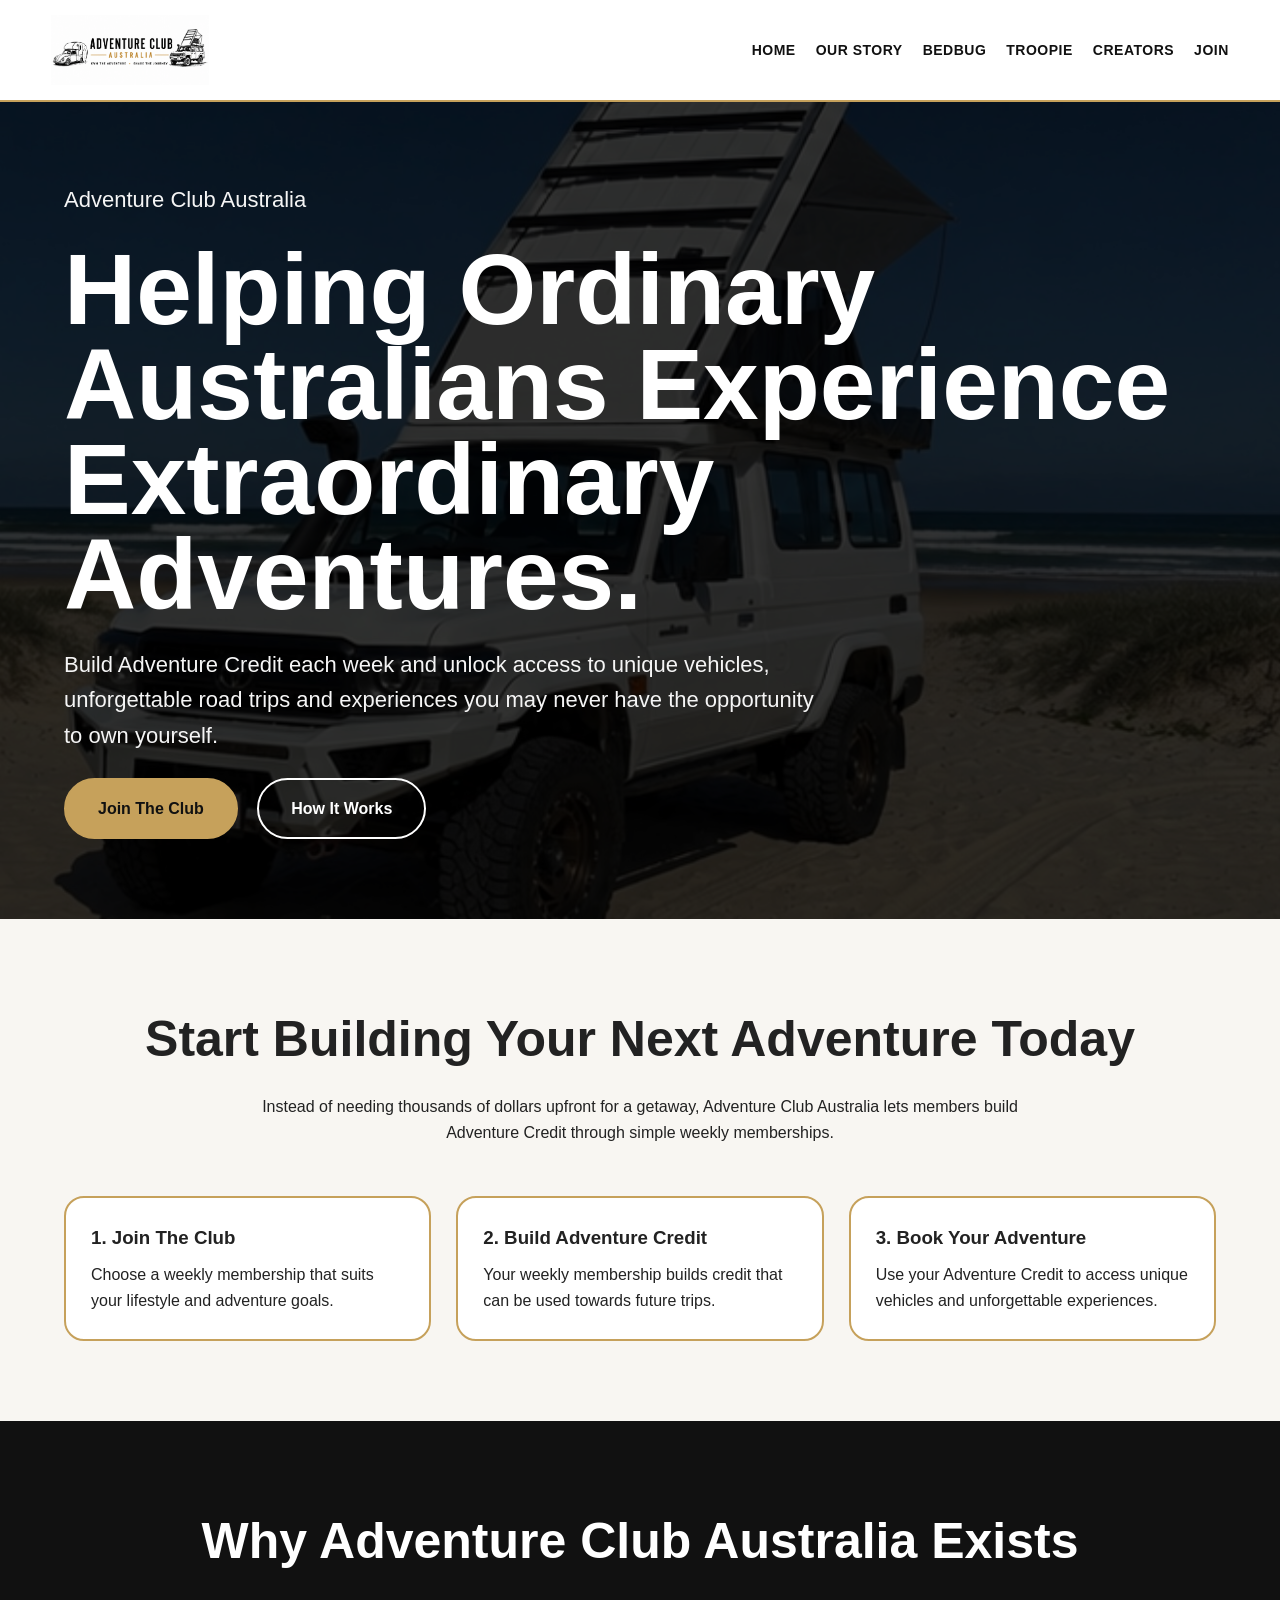
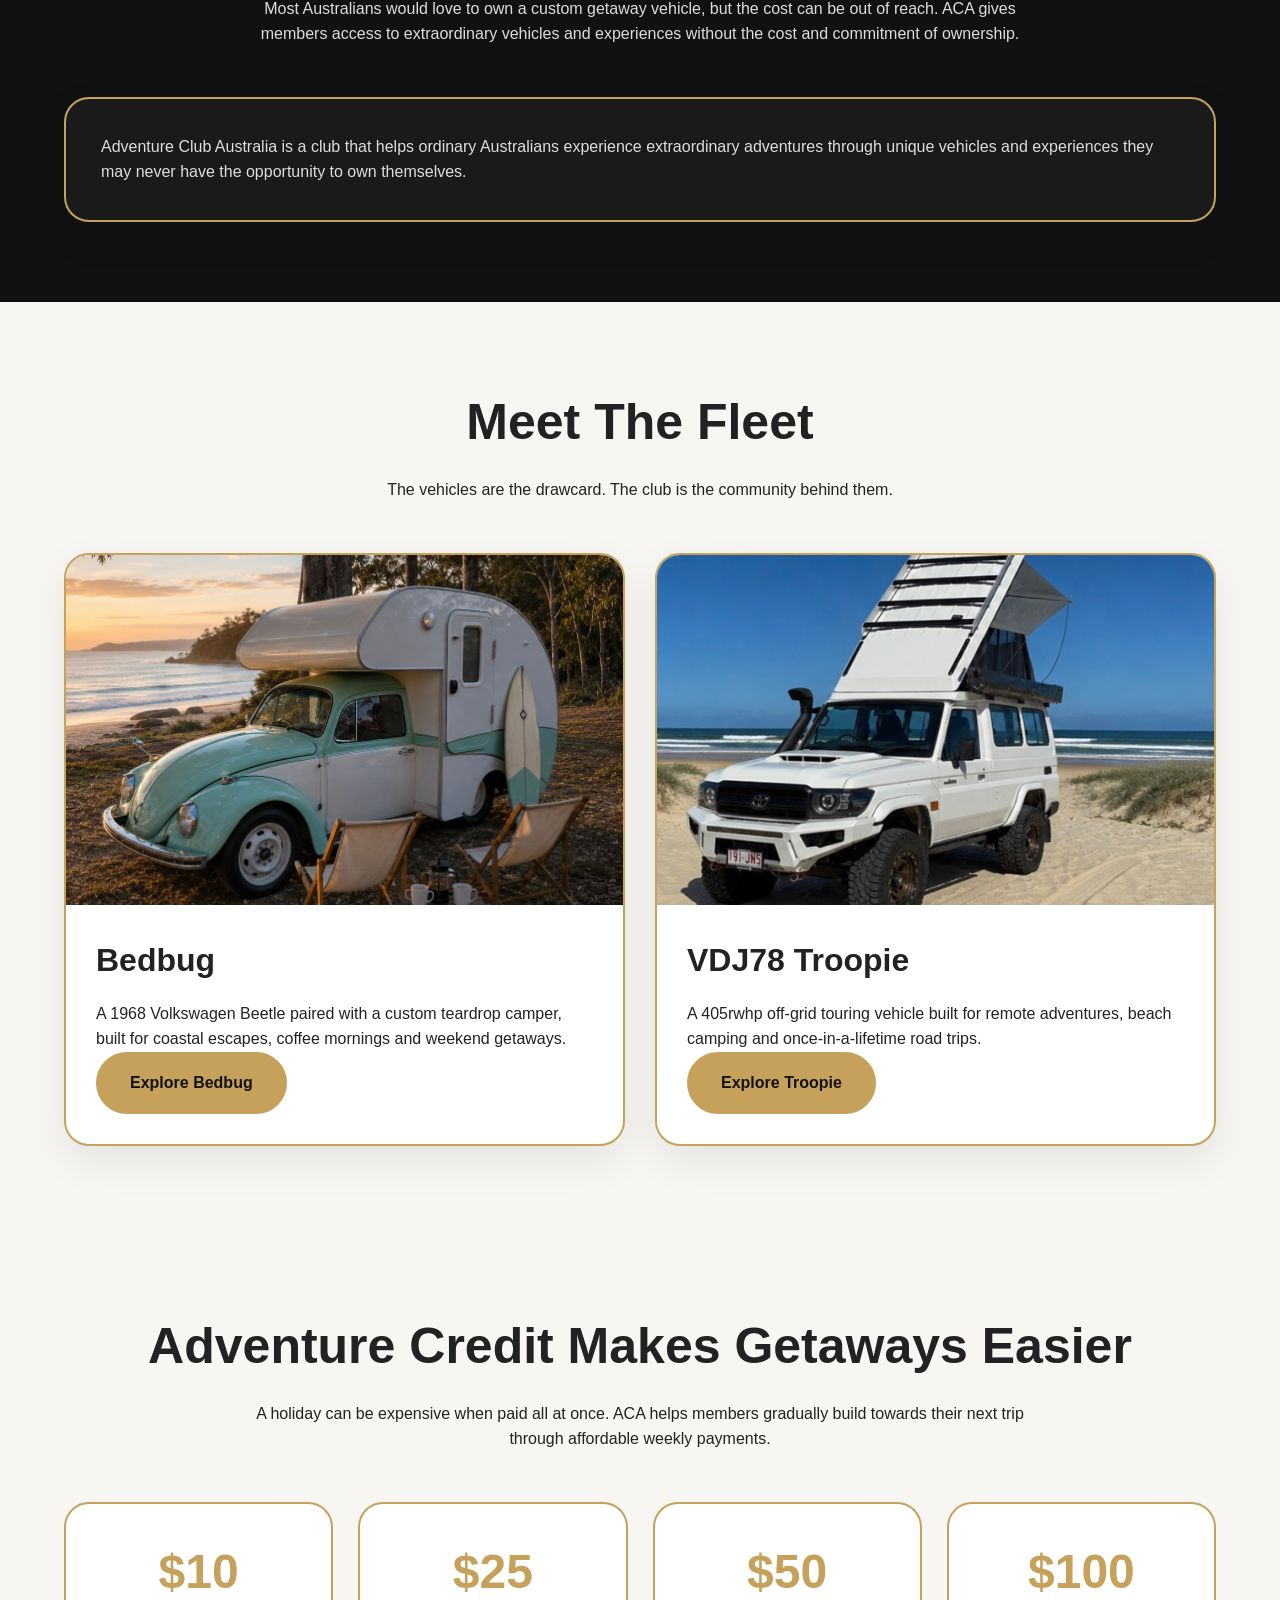
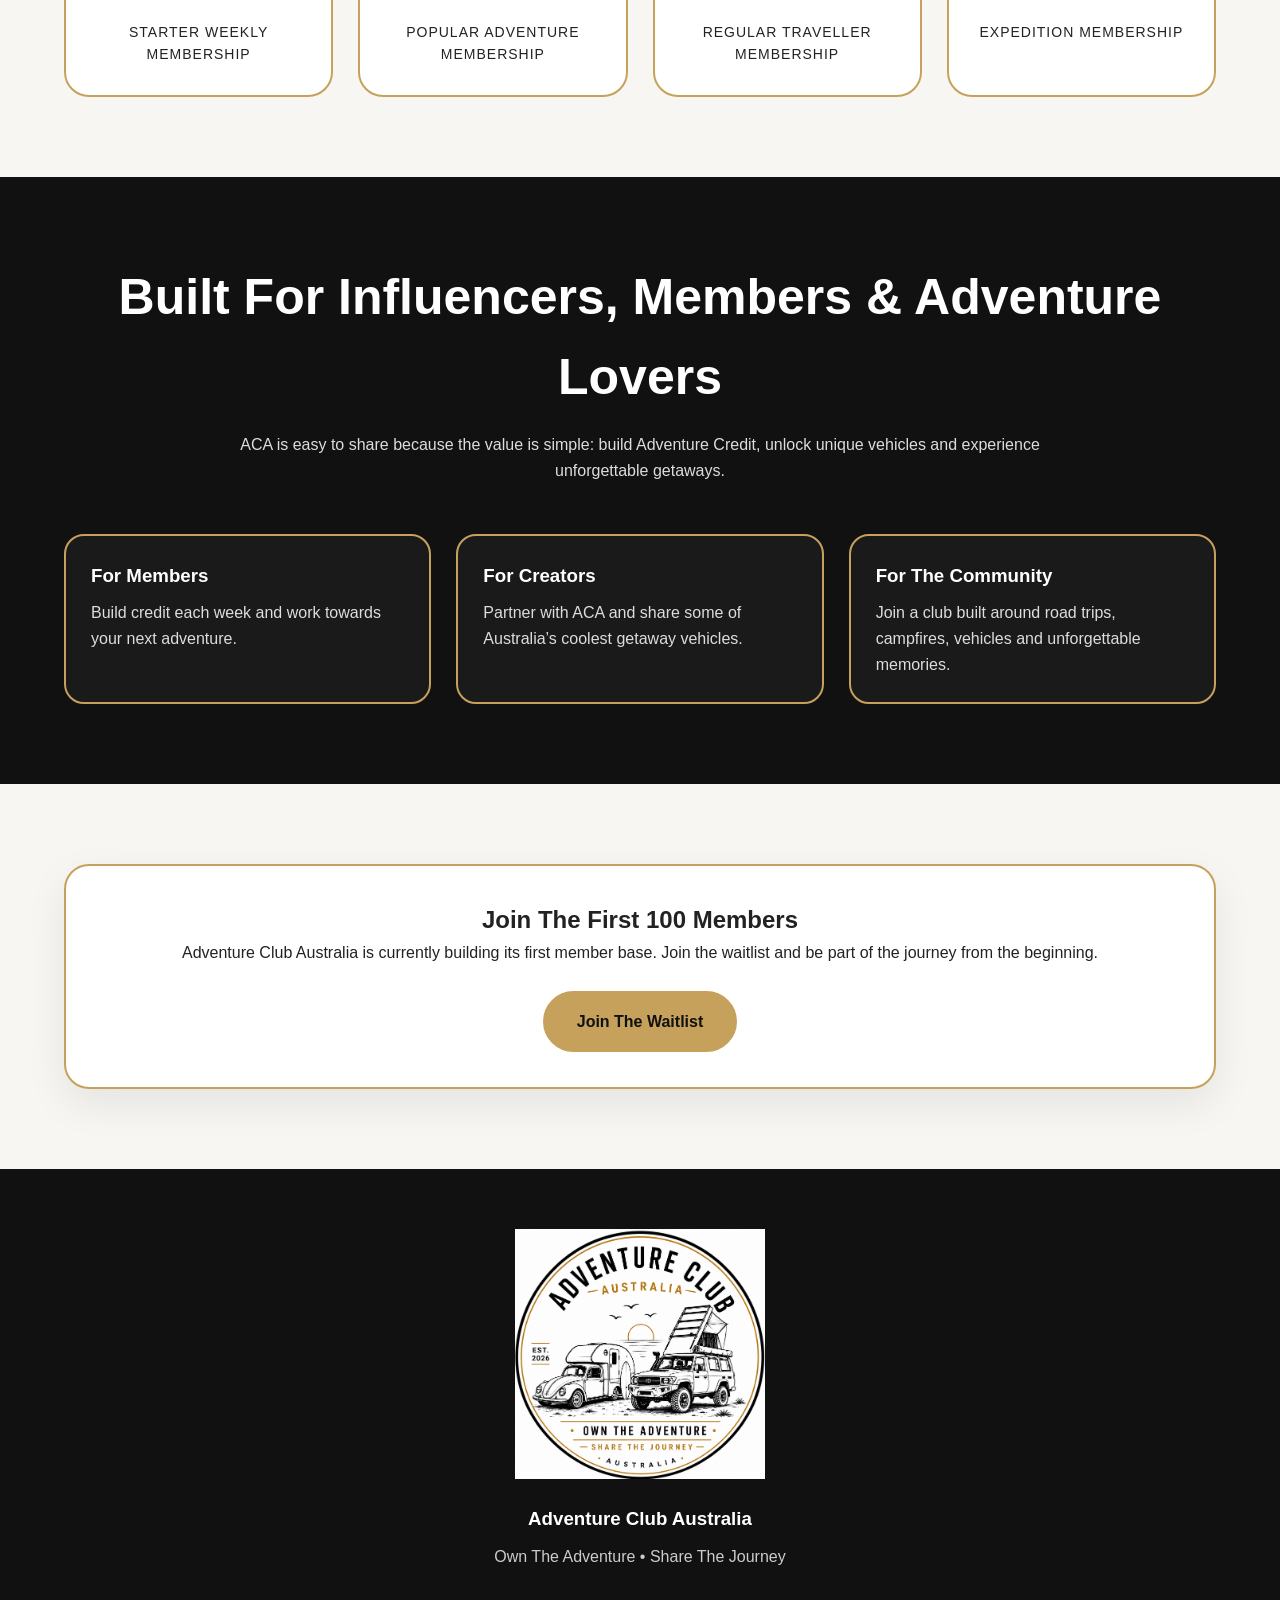
==== commit b048b8c6: "Update index.html" ====
--- a/index.html
+++ b/index.html
@@ -2,472 +2,288 @@
 <html lang="en">
 
 <head>
-
 <meta charset="UTF-8">
 <meta name="viewport" content="width=device-width, initial-scale=1.0">
 
-<title>
-Adventure Club Australia | Own The Adventure. Share The Journey.
-</title>
-
-<meta name="description"
-content="Australia's Shared Adventure Fleet. A community-powered adventure club giving members access to unique travel and camping vehicles.">
+<title>Adventure Club Australia</title>
+
+<meta name="description" content="Helping ordinary Australians experience extraordinary adventures through unique vehicles and experiences.">
 
 <link rel="stylesheet" href="styles.css">
-
 </head>
 
 <body>
 
 <header>
-
-<div class="header-inner">
-
-<a href="index.html">
-<img src="IMG_5791.png"
-alt="Adventure Club Australia"
-class="header-logo">
-</a>
-
-<nav>
-
-<a href="index.html">Home</a>
-<a href="about.html">Our Story</a>
-<a href="bedbug.html">Bedbug</a>
-<a href="troopie.html">Troopie</a>
-<a href="creators.html">Creators</a>
-<a href="join.html">Join</a>
-
-</nav>
-
-</div>
-
+  <div class="header-inner">
+    <a href="index.html">
+      <img src="IMG_5791.png" alt="Adventure Club Australia" class="header-logo">
+    </a>
+
+    <nav>
+      <a href="index.html">Home</a>
+      <a href="about.html">Our Story</a>
+      <a href="bedbug.html">Bedbug</a>
+      <a href="troopie.html">Troopie</a>
+      <a href="creators.html">Creators</a>
+      <a href="join.html">Join</a>
+    </nav>
+  </div>
 </header>
 
-<section class="hero"
-style="
+<section class="hero" style="
 background:
-linear-gradient(
-rgba(0,0,0,0.55),
-rgba(0,0,0,0.55)
-),
+linear-gradient(rgba(0,0,0,0.55), rgba(0,0,0,0.55)),
 url('IMG_5772.jpeg');
 background-size:cover;
 background-position:center;
 ">
 
-<div class="hero-content">
-
-<h1>
-Own The Adventure.<br>
-Share The Journey.
-</h1>
-
-<p>
-Adventure Club Australia is building Australia's first
-community-powered adventure fleet.
-
-Giving everyday Australians access to unique travel,
-camping and off-road vehicles without the full cost
-of ownership.
-</p>
-
-<a href="join.html" class="btn">
-Become A Founding Member
-</a>
-
-<a href="creators.html" class="btn-secondary">
-Partner With Us
-</a>
-
-</div>
+  <div class="hero-content">
+
+    <p class="eyebrow">Adventure Club Australia</p>
+
+    <h1>
+      Helping Ordinary Australians Experience Extraordinary Adventures.
+    </h1>
+
+    <p>
+      Build Adventure Credit each week and unlock access to unique vehicles,
+      unforgettable road trips and experiences you may never have the
+      opportunity to own yourself.
+    </p>
+
+    <a href="join.html" class="btn">Join The Club</a>
+    <a href="#how-it-works" class="btn-secondary">How It Works</a>
+
+  </div>
+
+</section>
+
+<section id="how-it-works">
+
+  <div class="container">
+
+    <div class="section-title">
+      <h2>Start Building Your Next Adventure Today</h2>
+      <p>
+        Instead of needing thousands of dollars upfront for a getaway,
+        Adventure Club Australia lets members build Adventure Credit
+        through simple weekly memberships.
+      </p>
+    </div>
+
+    <div class="feature-grid">
+
+      <div class="feature-card">
+        <h3>1. Join The Club</h3>
+        <p>
+          Choose a weekly membership that suits your lifestyle and adventure goals.
+        </p>
+      </div>
+
+      <div class="feature-card">
+        <h3>2. Build Adventure Credit</h3>
+        <p>
+          Your weekly membership builds credit that can be used towards future trips.
+        </p>
+      </div>
+
+      <div class="feature-card">
+        <h3>3. Book Your Adventure</h3>
+        <p>
+          Use your Adventure Credit to access unique vehicles and unforgettable experiences.
+        </p>
+      </div>
+
+    </div>
+
+  </div>
+
+</section>
+
+<section class="dark-section">
+
+  <div class="container">
+
+    <div class="section-title">
+      <h2>Why Adventure Club Australia Exists</h2>
+      <p>
+        Most Australians would love to own a custom getaway vehicle, but the cost
+        can be out of reach. ACA gives members access to extraordinary vehicles
+        and experiences without the cost and commitment of ownership.
+      </p>
+    </div>
+
+    <div class="gold-box">
+      <p>
+        Adventure Club Australia is a club that helps ordinary Australians
+        experience extraordinary adventures through unique vehicles and
+        experiences they may never have the opportunity to own themselves.
+      </p>
+    </div>
+
+  </div>
 
 </section>
 
 <section>
 
-<div class="container">
-
-<div class="section-title">
-
-<h2>
-The Big Idea
-</h2>
-
-<p>
-Most adventure vehicles cost tens or hundreds of thousands
-of dollars and spend most of their lives parked.
-
-Adventure Club Australia was created to make adventure
-more accessible while building a fleet that grows with
-its members and community.
-</p>
-
-</div>
-
-<div class="stats-grid">
-
-<div class="stat-box">
-
-<div class="stat-number">
-$445K+
-</div>
-
-<div class="stat-title">
-Current Fleet Value
-</div>
-
-</div>
-
-<div class="stat-box">
-
-<div class="stat-number">
-4
-</div>
-
-<div class="stat-title">
-Fleet Vehicles
-</div>
-
-</div>
-
-<div class="stat-box">
-
-<div class="stat-number">
-100
-</div>
-
-<div class="stat-title">
-Founding Members Goal
-</div>
-
-</div>
-
-<div class="stat-box">
-
-<div class="stat-number">
-2026
-</div>
-
-<div class="stat-title">
-Launch Year
-</div>
-
-</div>
-
-</div>
-
-</div>
+  <div class="container">
+
+    <div class="section-title">
+      <h2>Meet The Fleet</h2>
+      <p>
+        The vehicles are the drawcard. The club is the community behind them.
+      </p>
+    </div>
+
+    <div class="cards">
+
+      <div class="card">
+        <img src="IMG_5771.jpeg" alt="Bedbug">
+        <div class="card-content">
+          <h3>Bedbug</h3>
+          <p>
+            A 1968 Volkswagen Beetle paired with a custom teardrop camper,
+            built for coastal escapes, coffee mornings and weekend getaways.
+          </p>
+          <a href="bedbug.html" class="btn">Explore Bedbug</a>
+        </div>
+      </div>
+
+      <div class="card">
+        <img src="IMG_5772.jpeg" alt="Troopie">
+        <div class="card-content">
+          <h3>VDJ78 Troopie</h3>
+          <p>
+            A 405rwhp off-grid touring vehicle built for remote adventures,
+            beach camping and once-in-a-lifetime road trips.
+          </p>
+          <a href="troopie.html" class="btn">Explore Troopie</a>
+        </div>
+      </div>
+
+    </div>
+
+  </div>
+
+</section>
+
+<section>
+
+  <div class="container">
+
+    <div class="section-title">
+      <h2>Adventure Credit Makes Getaways Easier</h2>
+      <p>
+        A holiday can be expensive when paid all at once. ACA helps members
+        gradually build towards their next trip through affordable weekly payments.
+      </p>
+    </div>
+
+    <div class="stats-grid">
+
+      <div class="stat-box">
+        <div class="stat-number">$10</div>
+        <div class="stat-title">Starter Weekly Membership</div>
+      </div>
+
+      <div class="stat-box">
+        <div class="stat-number">$25</div>
+        <div class="stat-title">Popular Adventure Membership</div>
+      </div>
+
+      <div class="stat-box">
+        <div class="stat-number">$50</div>
+        <div class="stat-title">Regular Traveller Membership</div>
+      </div>
+
+      <div class="stat-box">
+        <div class="stat-number">$100</div>
+        <div class="stat-title">Expedition Membership</div>
+      </div>
+
+    </div>
+
+  </div>
 
 </section>
 
 <section class="dark-section">
 
-<div class="container">
-
-<div class="section-title">
-
-<h2>
-Current Fleet
-</h2>
-
-<p>
-Every vehicle offers a completely different adventure experience.
-</p>
-
-</div>
-
-<div class="cards">
-
-<div class="card">
-
-<img src="IMG_5771.jpeg"
-alt="Bedbug">
-
-<div class="card-content">
-
-<h3>
-Bedbug
-</h3>
-
-<p>
-A 1968 Volkswagen Beetle paired with a custom teardrop
-camper built for coastal escapes, coffee mornings and
-weekend adventures.
-</p>
-
-<a href="bedbug.html"
-class="btn">
-Explore Bedbug
-</a>
-
-</div>
-
-</div>
-
-<div class="card">
-
-<img src="IMG_5772.jpeg"
-alt="Troopie">
-
-<div class="card-content">
-
-<h3>
-VDJ78 Troopie
-</h3>
-
-<p>
-A fully self-sufficient 405rwhp off-grid touring vehicle
-built to explore Australia's most remote destinations.
-</p>
-
-<a href="troopie.html"
-class="btn">
-Explore Troopie
-</a>
-
-</div>
-
-</div>
-
-</div>
-
-</div>
+  <div class="container">
+
+    <div class="section-title">
+      <h2>Built For Influencers, Members & Adventure Lovers</h2>
+      <p>
+        ACA is easy to share because the value is simple:
+        build Adventure Credit, unlock unique vehicles and experience
+        unforgettable getaways.
+      </p>
+    </div>
+
+    <div class="feature-grid">
+
+      <div class="feature-card">
+        <h3>For Members</h3>
+        <p>
+          Build credit each week and work towards your next adventure.
+        </p>
+      </div>
+
+      <div class="feature-card">
+        <h3>For Creators</h3>
+        <p>
+          Partner with ACA and share some of Australia’s coolest getaway vehicles.
+        </p>
+      </div>
+
+      <div class="feature-card">
+        <h3>For The Community</h3>
+        <p>
+          Join a club built around road trips, campfires, vehicles and unforgettable memories.
+        </p>
+      </div>
+
+    </div>
+
+  </div>
 
 </section>
 
 <section>
 
-<div class="container">
-
-<div class="section-title">
-
-<h2>
-Meet The Founder
-</h2>
-
-</div>
-
-<div class="gold-box">
-
-<p>
-Hi, I'm Jake.
-</p>
-
-<br>
-
-<p>
-I've always had a passion for building unique vehicles and
-exploring Australia.
-</p>
-
-<p>
-Over the years I've built a collection of adventure vehicles
-that each offer a completely different experience — from a
-retro Volkswagen Beetle camper to a 405 horsepower
-off-grid Toyota Troopie.
-</p>
-
-<p>
-Like many Australians, I realised these vehicles spend most
-of their lives parked despite costing hundreds of thousands
-of dollars to build and maintain.
-</p>
-
-<p>
-That's where the idea for Adventure Club Australia was born.
-</p>
-
-<p>
-The vision is simple:
-Create Australia's first community-powered adventure fleet,
-giving everyday Australians access to incredible travel
-vehicles without the cost and commitment of ownership.
-</p>
-
-</div>
-
-</div>
-
-</section>
-
-<section>
-
-<div class="container">
-
-<div class="section-title">
-
-<h2>
-Future Fleet Roadmap
-</h2>
-
-<p>
-Adventure Club Australia is only just getting started.
-</p>
-
-</div>
-
-<div class="roadmap">
-
-<div class="roadmap-item">
-
-<h3>2026</h3>
-
-<p>
-Bedbug<br>
-Troopie<br>
-Colorado<br>
-Jimny
-</p>
-
-</div>
-
-<div class="roadmap-item">
-
-<h3>2027</h3>
-
-<p>
-Retro Kombi<br>
-Hiace Camper<br>
-Family Tourer
-</p>
-
-</div>
-
-<div class="roadmap-item">
-
-<h3>2028</h3>
-
-<p>
-Boats<br>
-Tiny Homes<br>
-Adventure Cabins
-</p>
-
-</div>
-
-<div class="roadmap-item">
-
-<h3>2030+</h3>
-
-<p>
-Australia's Largest Shared Adventure Fleet
-</p>
-
-</div>
-
-</div>
-
-</div>
-
-</section>
-
-<section class="dark-section">
-
-<div class="container">
-
-<div class="section-title">
-
-<h2>
-Why Join Early?
-</h2>
-
-<p>
-Become one of the first people helping shape the future
-of Adventure Club Australia.
-</p>
-
-</div>
-
-<div class="feature-grid">
-
-<div class="feature-card">
-
-<h3>
-Founding Member Status
-</h3>
-
-<p>
-Be part of the first 100 members.
-</p>
-
-</div>
-
-<div class="feature-card">
-
-<h3>
-Priority Access
-</h3>
-
-<p>
-Get early access to memberships and future vehicle launches.
-</p>
-
-</div>
-
-<div class="feature-card">
-
-<h3>
-Help Shape The Fleet
-</h3>
-
-<p>
-Influence future vehicles and adventures.
-</p>
-
-</div>
-
-</div>
-
-</div>
-
-</section>
-
-<section>
-
-<div class="container">
-
-<div class="gold-box"
-style="text-align:center;">
-
-<h2>
-Ready To Join The Adventure?
-</h2>
-
-<p>
-Adventure Club Australia is currently seeking its first
-100 Founding Members.
-</p>
-
-<br>
-
-<a href="join.html"
-class="btn">
-Join The Waitlist
-</a>
-
-</div>
-
-</div>
+  <div class="container">
+
+    <div class="gold-box" style="text-align:center;">
+
+      <h2>Join The First 100 Members</h2>
+
+      <p>
+        Adventure Club Australia is currently building its first member base.
+        Join the waitlist and be part of the journey from the beginning.
+      </p>
+
+      <br>
+
+      <a href="join.html" class="btn">Join The Waitlist</a>
+
+    </div>
+
+  </div>
 
 </section>
 
 <footer>
 
-<img src="IMG_5785.png"
-alt="Adventure Club Australia"
-class="footer-logo">
-
-<h3>
-Adventure Club Australia
-</h3>
-
-<p>
-Own The Adventure • Share The Journey
-</p>
+  <img src="IMG_5785.png" alt="Adventure Club Australia" class="footer-logo">
+
+  <h3>Adventure Club Australia</h3>
+
+  <p>Own The Adventure • Share The Journey</p>
 
 </footer>
 
 </body>
-
 </html>
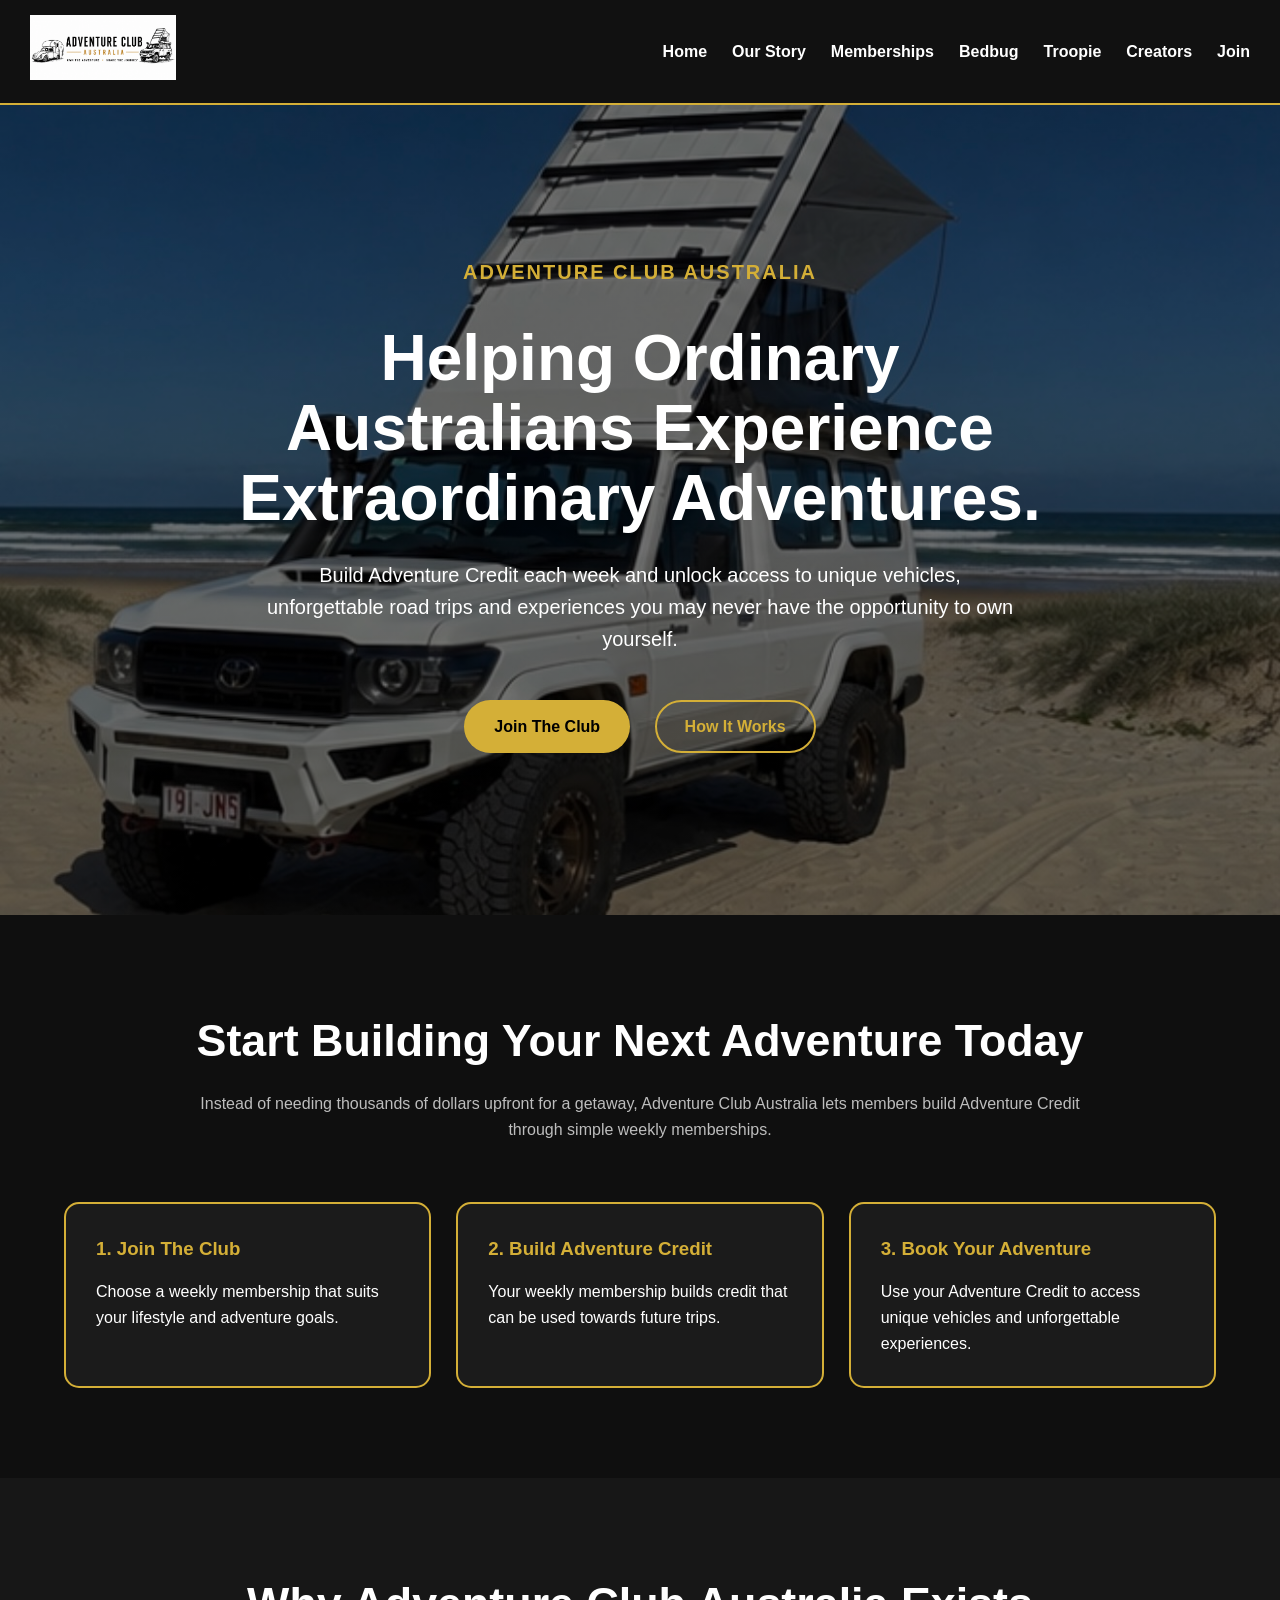
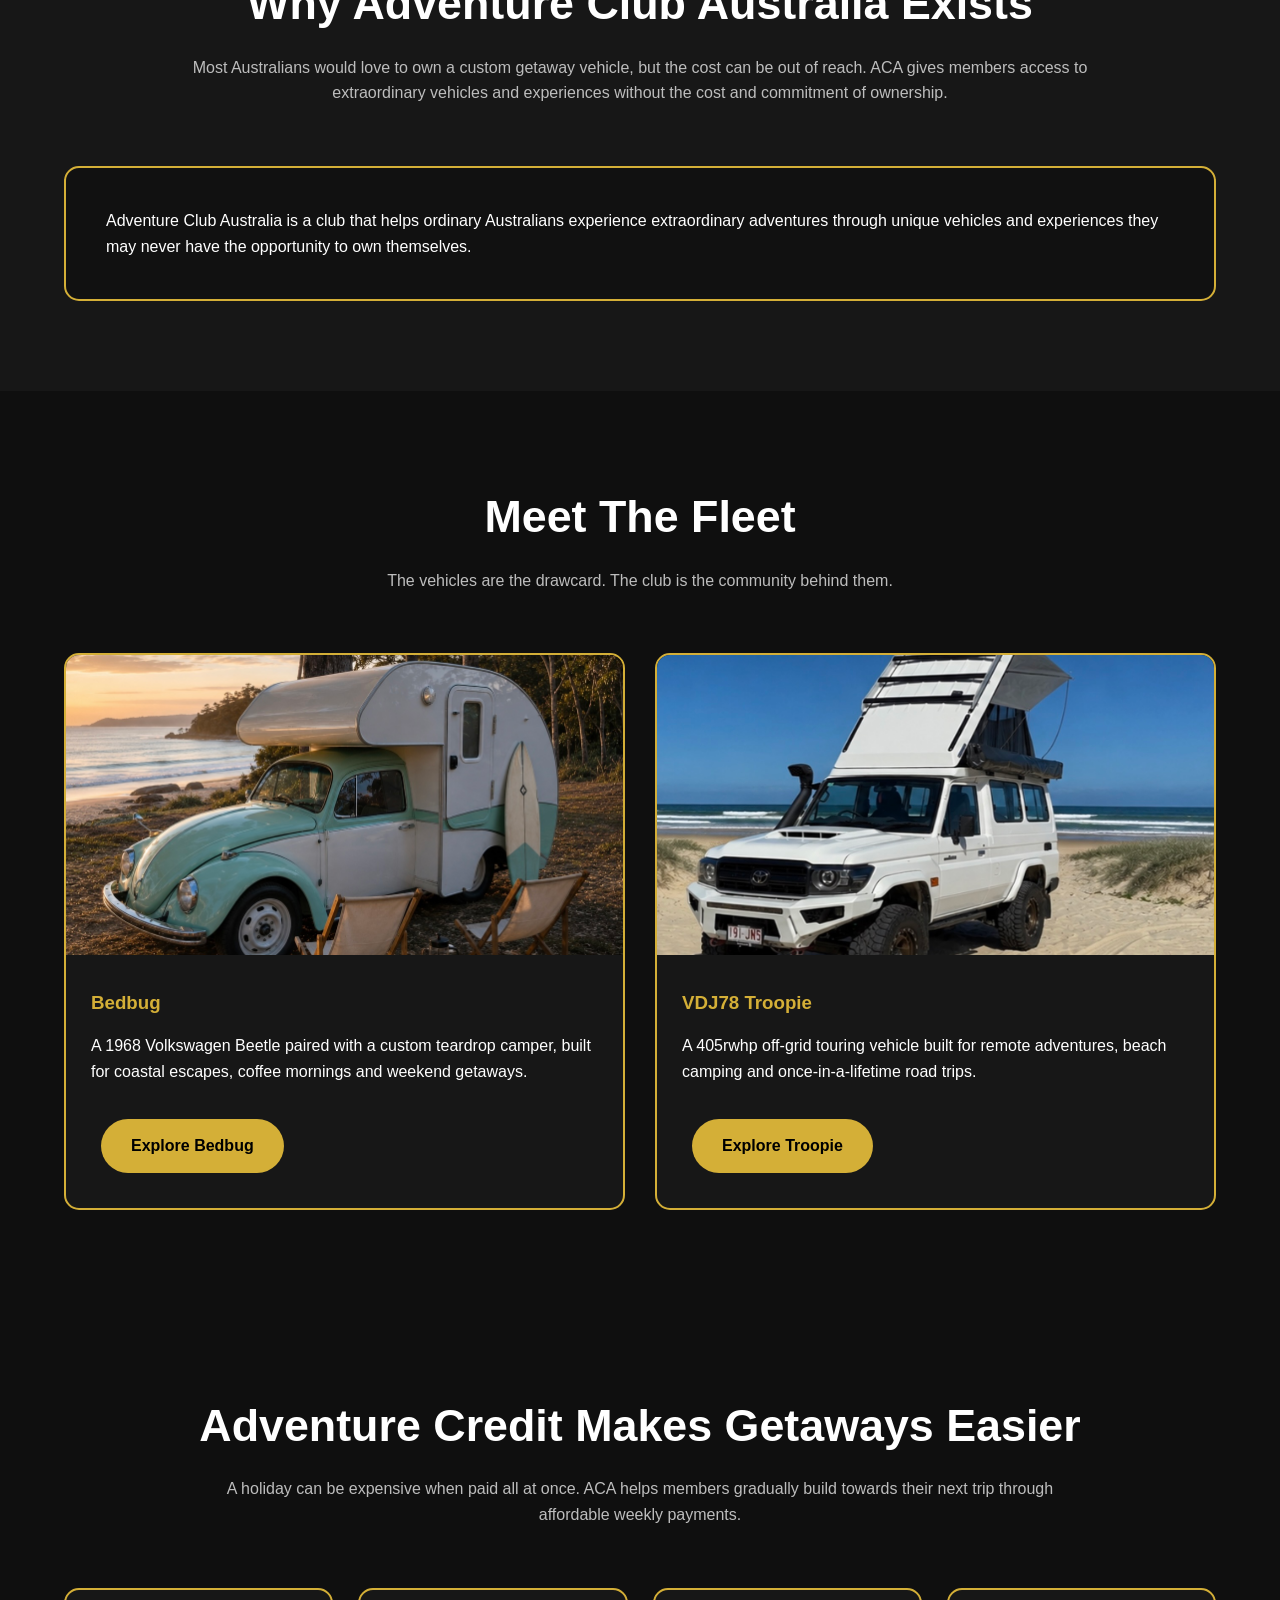
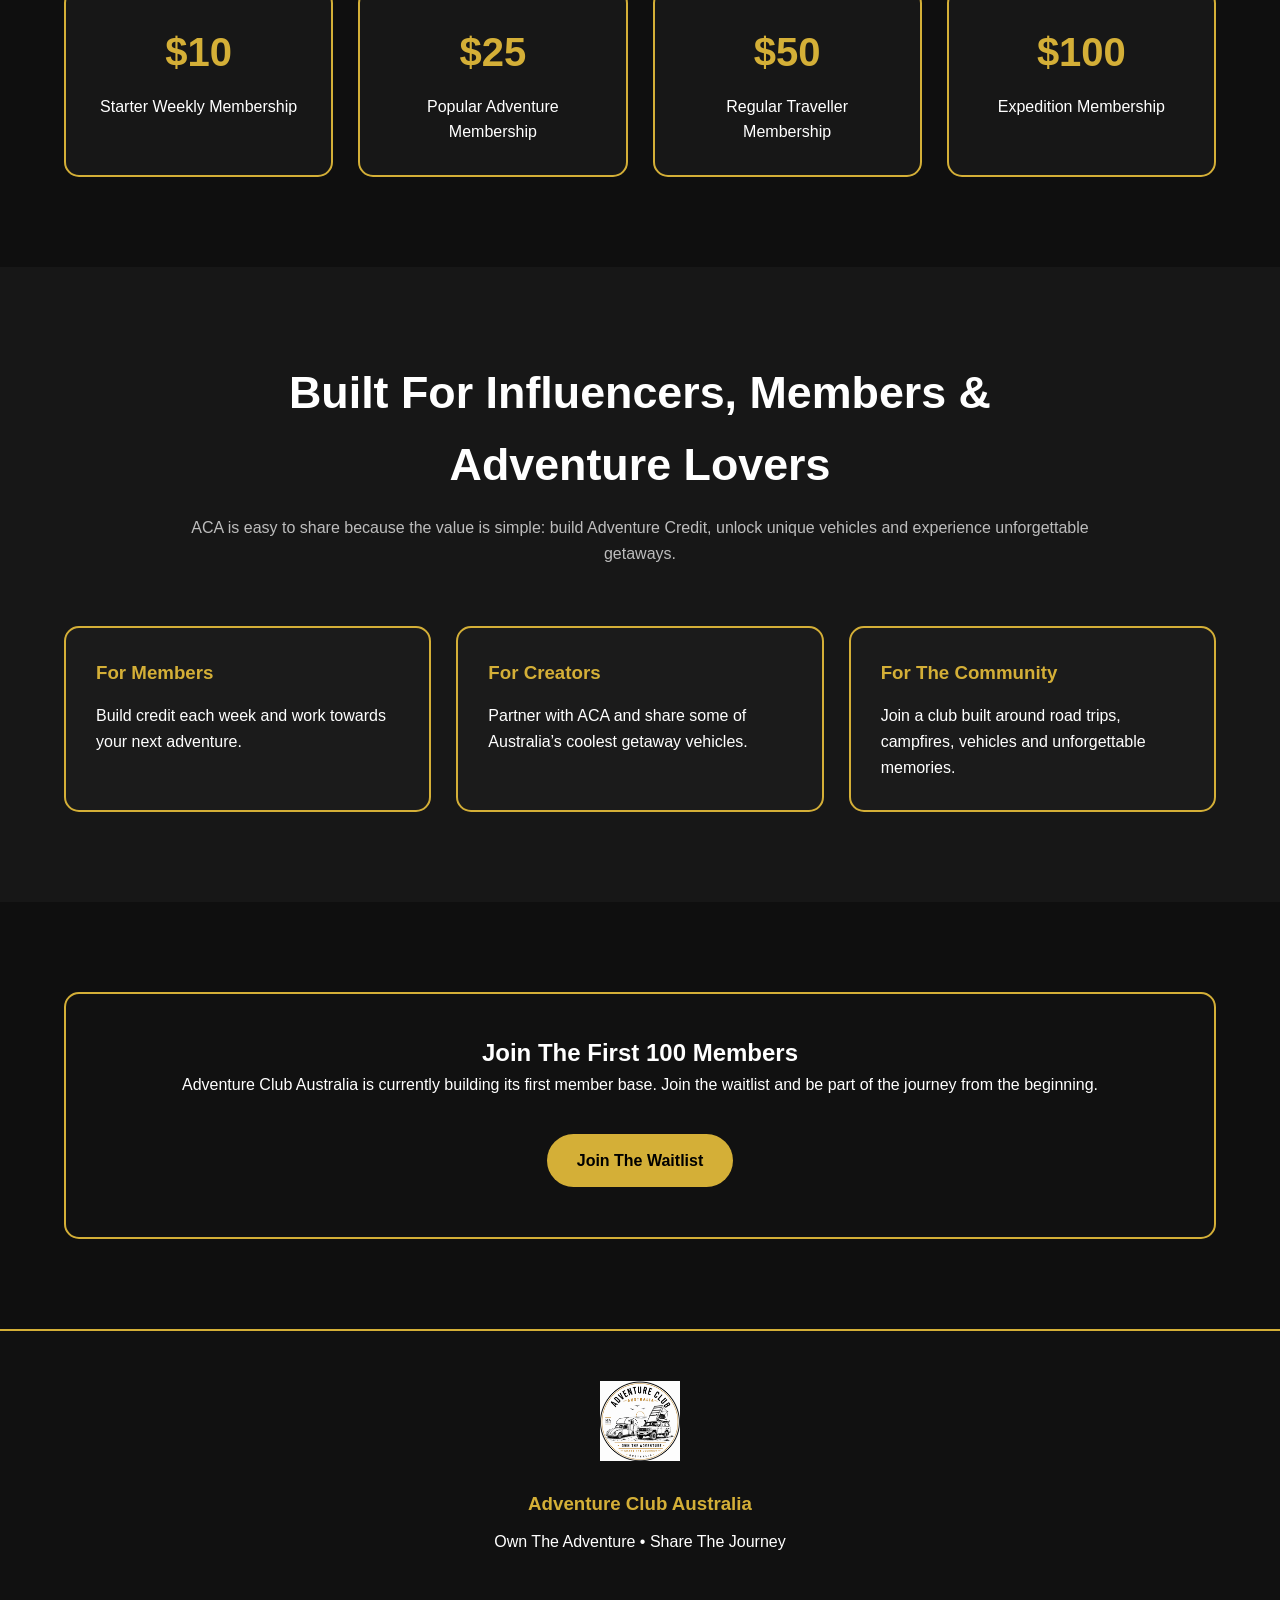
==== commit 2f91d77f: "Update index.html" ====
--- a/index.html
+++ b/index.html
@@ -23,6 +23,7 @@
     <nav>
       <a href="index.html">Home</a>
       <a href="about.html">Our Story</a>
+      <a href="memberships.html">Memberships</a>
       <a href="bedbug.html">Bedbug</a>
       <a href="troopie.html">Troopie</a>
       <a href="creators.html">Creators</a>
--- a/styles.css
+++ b/styles.css
@@ -1,429 +1,302 @@
-/* ==========================
-   ADVENTURE CLUB AUSTRALIA
-========================== */
-
-:root{
-    --gold:#c6a15b;
-    --dark-gold:#9a762d;
-    --black:#111111;
-    --cream:#f8f6f2;
-    --white:#ffffff;
-    --grey:#666666;
-}
-
-*{
-    margin:0;
-    padding:0;
-    box-sizing:border-box;
-}
-
-html{
-    scroll-behavior:smooth;
-}
-
-body{
-    font-family:Arial, Helvetica, sans-serif;
-    background:var(--cream);
-    color:#222;
-    line-height:1.6;
-}
-
-img{
-    max-width:100%;
-    display:block;
-}
-
-a{
-    text-decoration:none;
-}
-
-/* ==========================
-   HEADER
-========================== */
-
-header{
-    background:white;
-    border-bottom:2px solid var(--gold);
-    position:sticky;
-    top:0;
-    z-index:999;
-}
-
-.header-inner{
-    width:92%;
-    max-width:1200px;
-    margin:auto;
-    display:flex;
-    justify-content:space-between;
-    align-items:center;
-    padding:15px 0;
-}
-
-.header-logo{
-    height:70px;
-    width:auto;
-}
-
-nav{
-    display:flex;
-    gap:20px;
-}
-
-nav a{
-    color:#111;
-    font-weight:700;
-    text-transform:uppercase;
-    font-size:14px;
-    letter-spacing:0.5px;
-}
-
-nav a:hover{
-    color:var(--dark-gold);
-}
-
-/* ==========================
-   HERO SECTION
-========================== */
-
-.hero{
-    min-height:85vh;
-    display:flex;
-    align-items:center;
-    position:relative;
-    background-size:cover;
-    background-position:center;
-    color:white;
-}
-
-.hero::before{
-    content:"";
-    position:absolute;
-    inset:0;
-    background:rgba(0,0,0,0.55);
-}
-
-.hero-content{
-    position:relative;
-    width:90%;
-    max-width:1200px;
-    margin:auto;
-}
-
-.hero h1{
-    font-size:clamp(48px,8vw,100px);
-    line-height:0.95;
-    margin-bottom:25px;
-}
-
-.hero p{
-    font-size:22px;
-    max-width:750px;
-    margin-bottom:25px;
-    color:#f5f5f5;
-}
-
-/* ==========================
-   BUTTONS
-========================== */
-
-.btn{
-    display:inline-block;
-    background:var(--gold);
-    color:#111;
-    padding:16px 32px;
-    border-radius:50px;
-    font-weight:700;
-    border:2px solid var(--gold);
-    transition:0.3s;
-}
-
-.btn:hover{
-    transform:translateY(-3px);
-}
-
-.btn-secondary{
-    display:inline-block;
-    background:transparent;
-    color:white;
-    padding:16px 32px;
-    border-radius:50px;
-    font-weight:700;
-    border:2px solid white;
-    margin-left:15px;
-}
-
-/* ==========================
-   GENERAL SECTIONS
-========================== */
-
-section{
-    padding:80px 0;
-}
-
-.container{
-    width:90%;
-    max-width:1200px;
-    margin:auto;
-}
-
-.section-title{
-    text-align:center;
-    margin-bottom:50px;
-}
-
-.section-title h2{
-    font-size:50px;
-    margin-bottom:15px;
-}
-
-.section-title p{
-    max-width:800px;
-    margin:auto;
-}
-
-/* ==========================
-   GOLD BOXES
-========================== */
-
-.gold-box{
-    background:white;
-    border:2px solid var(--gold);
-    border-radius:25px;
-    padding:35px;
-    box-shadow:0 15px 40px rgba(0,0,0,0.08);
-}
-
-/* ==========================
-   CARDS
-========================== */
-
-.cards{
-    display:grid;
-    grid-template-columns:repeat(2,1fr);
-    gap:30px;
-}
-
-.card{
-    background:white;
-    border:2px solid var(--gold);
-    border-radius:25px;
-    overflow:hidden;
-    box-shadow:0 15px 40px rgba(0,0,0,0.08);
-}
-
-.card img{
-    width:100%;
-    height:350px;
-    object-fit:cover;
-}
-
-.card-content{
-    padding:30px;
-}
-
-.card h3{
-    margin-bottom:15px;
-    font-size:32px;
-}
-
-/* ==========================
-   STATS COUNTERS
-========================== */
-
-.stats-grid{
-    display:grid;
-    grid-template-columns:repeat(4,1fr);
-    gap:25px;
-}
-
-.stat-box{
-    background:white;
-    border:2px solid var(--gold);
-    border-radius:25px;
-    padding:30px;
-    text-align:center;
-}
-
-.stat-number{
-    font-size:48px;
-    font-weight:800;
-    color:var(--gold);
-}
-
-.stat-title{
-    font-size:14px;
-    text-transform:uppercase;
-    letter-spacing:1px;
-    margin-top:10px;
-}
-
-/* ==========================
-   ROADMAP
-========================== */
-
-.roadmap{
-    display:grid;
-    grid-template-columns:repeat(4,1fr);
-    gap:25px;
-}
-
-.roadmap-item{
-    background:white;
-    border:2px solid var(--gold);
-    border-radius:25px;
-    padding:30px;
-}
-
-.roadmap-item h3{
-    color:var(--dark-gold);
-    margin-bottom:15px;
-}
-
-/* ==========================
-   FEATURE GRID
-========================== */
-
-.feature-grid{
-    display:grid;
-    grid-template-columns:repeat(3,1fr);
-    gap:25px;
-}
-
-.feature-card{
-    background:white;
-    border:2px solid var(--gold);
-    border-radius:20px;
-    padding:25px;
-}
-
-.feature-card h3{
-    margin-bottom:10px;
-}
-
-/* ==========================
-   GALLERY
-========================== */
-
-.gallery-grid{
-    display:grid;
-    grid-template-columns:repeat(3,1fr);
-    gap:20px;
-}
-
-.gallery-grid img{
-    height:300px;
-    width:100%;
-    object-fit:cover;
-    border-radius:20px;
-    border:2px solid var(--gold);
-}
-
-/* ==========================
-   FORMS
-========================== */
-
-.join-form{
-    max-width:700px;
-    margin:auto;
-}
-
-.join-form input,
-.join-form textarea,
-.join-form select{
-    width:100%;
-    padding:16px;
-    margin-bottom:15px;
-    border-radius:10px;
-    border:1px solid #ddd;
-    font-size:16px;
-}
-
-.join-form button{
-    width:100%;
-    border:none;
-}
-
-/* ==========================
-   DARK SECTION
-========================== */
-
-.dark-section{
-    background:#111;
-    color:white;
-}
-
-.dark-section p{
-    color:#ddd;
-}
-
-.dark-section .gold-box,
-.dark-section .feature-card,
-.dark-section .stat-box{
-    background:rgba(255,255,255,0.04);
-}
-
-/* ==========================
-   FOOTER
-========================== */
-
-footer{
-    background:#111;
-    color:white;
-    text-align:center;
-    padding:60px 20px;
-}
-
-.footer-logo{
-    width:250px;
-    max-width:80%;
-    margin:0 auto 25px;
-}
-
-footer h3{
-    margin-bottom:10px;
-}
-
-footer p{
-    color:#ccc;
-}
-
-/* ==========================
-   MOBILE
-========================== */
-
-@media(max-width:900px){
-
-    .header-inner{
-        flex-direction:column;
-    }
-
-    nav{
-        flex-wrap:wrap;
-        justify-content:center;
-    }
-
-    .cards,
-    .stats-grid,
-    .roadmap,
-    .feature-grid,
-    .gallery-grid{
-        grid-template-columns:1fr;
-    }
-
-    .hero h1{
-        font-size:56px;
-    }
-
-    .hero p{
-        font-size:18px;
-    }
-
-    .btn,
-    .btn-secondary{
-        display:block;
-        width:100%;
-        text-align:center;
-        margin:10px 0;
-    }
-
-}
+/* ===== GLOBAL ===== */
+
+* {
+  margin: 0;
+  padding: 0;
+  box-sizing: border-box;
+}
+
+html {
+  scroll-behavior: smooth;
+}
+
+body {
+  background: #0f0f0f;
+  color: white;
+  font-family: Arial, Helvetica, sans-serif;
+  line-height: 1.6;
+}
+
+/* ===== CONTAINER ===== */
+
+.container {
+  width: 90%;
+  max-width: 1200px;
+  margin: auto;
+}
+
+/* ===== HEADER ===== */
+
+header {
+  background: #111;
+  border-bottom: 2px solid #d4af37;
+  position: sticky;
+  top: 0;
+  z-index: 1000;
+}
+
+.header-inner {
+  display: flex;
+  justify-content: space-between;
+  align-items: center;
+  padding: 15px 30px;
+}
+
+.header-logo {
+  height: 65px;
+}
+
+nav {
+  display: flex;
+  gap: 25px;
+}
+
+nav a {
+  color: white;
+  text-decoration: none;
+  font-weight: bold;
+  transition: 0.3s;
+}
+
+nav a:hover {
+  color: #d4af37;
+}
+
+/* ===== HERO ===== */
+
+.hero {
+  min-height: 90vh;
+  display: flex;
+  align-items: center;
+  justify-content: center;
+  text-align: center;
+  padding: 60px 20px;
+}
+
+.hero-content {
+  max-width: 850px;
+}
+
+.eyebrow {
+  color: #d4af37;
+  font-weight: bold;
+  text-transform: uppercase;
+  letter-spacing: 2px;
+  margin-bottom: 20px;
+}
+
+.hero h1 {
+  font-size: 4rem;
+  line-height: 1.1;
+  margin-bottom: 25px;
+}
+
+.hero p {
+  font-size: 1.25rem;
+  max-width: 750px;
+  margin: auto;
+  margin-bottom: 35px;
+}
+
+/* ===== BUTTONS ===== */
+
+.btn {
+  display: inline-block;
+  background: #d4af37;
+  color: black;
+  padding: 14px 30px;
+  border-radius: 50px;
+  text-decoration: none;
+  font-weight: bold;
+  margin: 10px;
+  transition: 0.3s;
+}
+
+.btn:hover {
+  transform: translateY(-3px);
+}
+
+.btn-secondary {
+  display: inline-block;
+  border: 2px solid #d4af37;
+  color: #d4af37;
+  padding: 12px 28px;
+  border-radius: 50px;
+  text-decoration: none;
+  font-weight: bold;
+  margin: 10px;
+}
+
+/* ===== SECTIONS ===== */
+
+section {
+  padding: 90px 0;
+}
+
+.dark-section {
+  background: #171717;
+}
+
+.section-title {
+  text-align: center;
+  max-width: 900px;
+  margin: auto;
+  margin-bottom: 60px;
+}
+
+.section-title h2 {
+  font-size: 2.8rem;
+  margin-bottom: 15px;
+}
+
+.section-title p {
+  color: #bdbdbd;
+}
+
+/* ===== GOLD BOX ===== */
+
+.gold-box {
+  border: 2px solid #d4af37;
+  border-radius: 15px;
+  padding: 40px;
+  background: #111;
+}
+
+/* ===== FEATURES ===== */
+
+.feature-grid {
+  display: grid;
+  grid-template-columns: repeat(auto-fit,minmax(280px,1fr));
+  gap: 25px;
+}
+
+.feature-card {
+  background: #1b1b1b;
+  border: 2px solid #d4af37;
+  border-radius: 15px;
+  padding: 30px;
+}
+
+.feature-card h3 {
+  margin-bottom: 15px;
+  color: #d4af37;
+}
+
+/* ===== VEHICLE CARDS ===== */
+
+.cards {
+  display: grid;
+  grid-template-columns: repeat(auto-fit,minmax(350px,1fr));
+  gap: 30px;
+}
+
+.card {
+  background: #171717;
+  border: 2px solid #d4af37;
+  border-radius: 15px;
+  overflow: hidden;
+}
+
+.card img {
+  width: 100%;
+  height: 300px;
+  object-fit: cover;
+}
+
+.card-content {
+  padding: 25px;
+}
+
+.card-content h3 {
+  margin-bottom: 15px;
+  color: #d4af37;
+}
+
+.card-content p {
+  margin-bottom: 25px;
+}
+
+/* ===== STATS ===== */
+
+.stats-grid {
+  display: grid;
+  grid-template-columns: repeat(auto-fit,minmax(220px,1fr));
+  gap: 25px;
+}
+
+.stat-box {
+  background: #171717;
+  border: 2px solid #d4af37;
+  border-radius: 15px;
+  padding: 30px;
+  text-align: center;
+}
+
+.stat-number {
+  font-size: 2.5rem;
+  color: #d4af37;
+  font-weight: bold;
+}
+
+.stat-title {
+  margin-top: 10px;
+}
+
+/* ===== FOOTER ===== */
+
+footer {
+  background: #111;
+  border-top: 2px solid #d4af37;
+  text-align: center;
+  padding: 50px 20px;
+}
+
+.footer-logo {
+  height: 80px;
+  margin-bottom: 20px;
+}
+
+footer h3 {
+  color: #d4af37;
+  margin-bottom: 10px;
+}
+
+/* ===== MOBILE ===== */
+
+@media (max-width: 768px) {
+
+  .header-inner {
+    flex-direction: column;
+    gap: 15px;
+  }
+
+  nav {
+    flex-wrap: wrap;
+    justify-content: center;
+    gap: 15px;
+  }
+
+  .hero h1 {
+    font-size: 2.5rem;
+  }
+
+  .hero p {
+    font-size: 1rem;
+  }
+
+  .section-title h2 {
+    font-size: 2rem;
+  }
+
+  .cards {
+    grid-template-columns: 1fr;
+  }
+
+  .card img {
+    height: 250px;
+  }
+
+  .header-logo {
+    height: 50px;
+  }
+}
